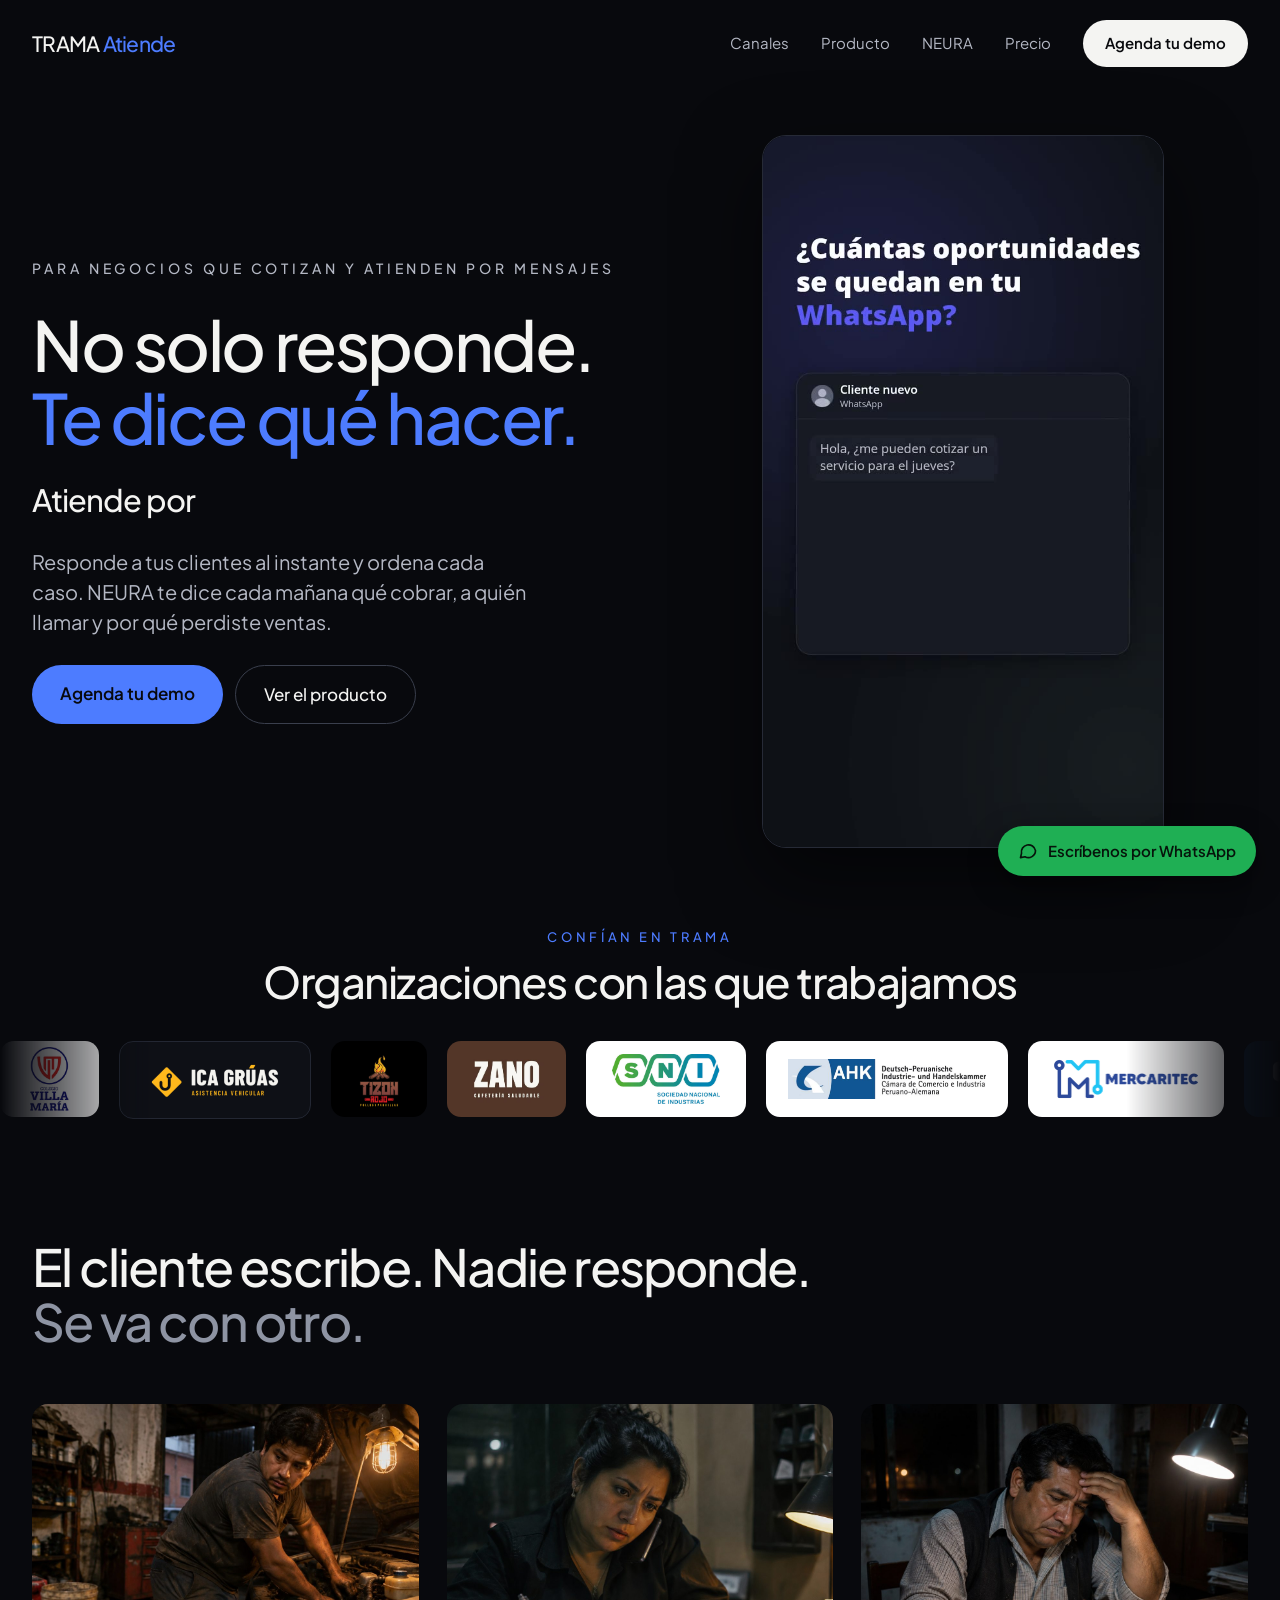
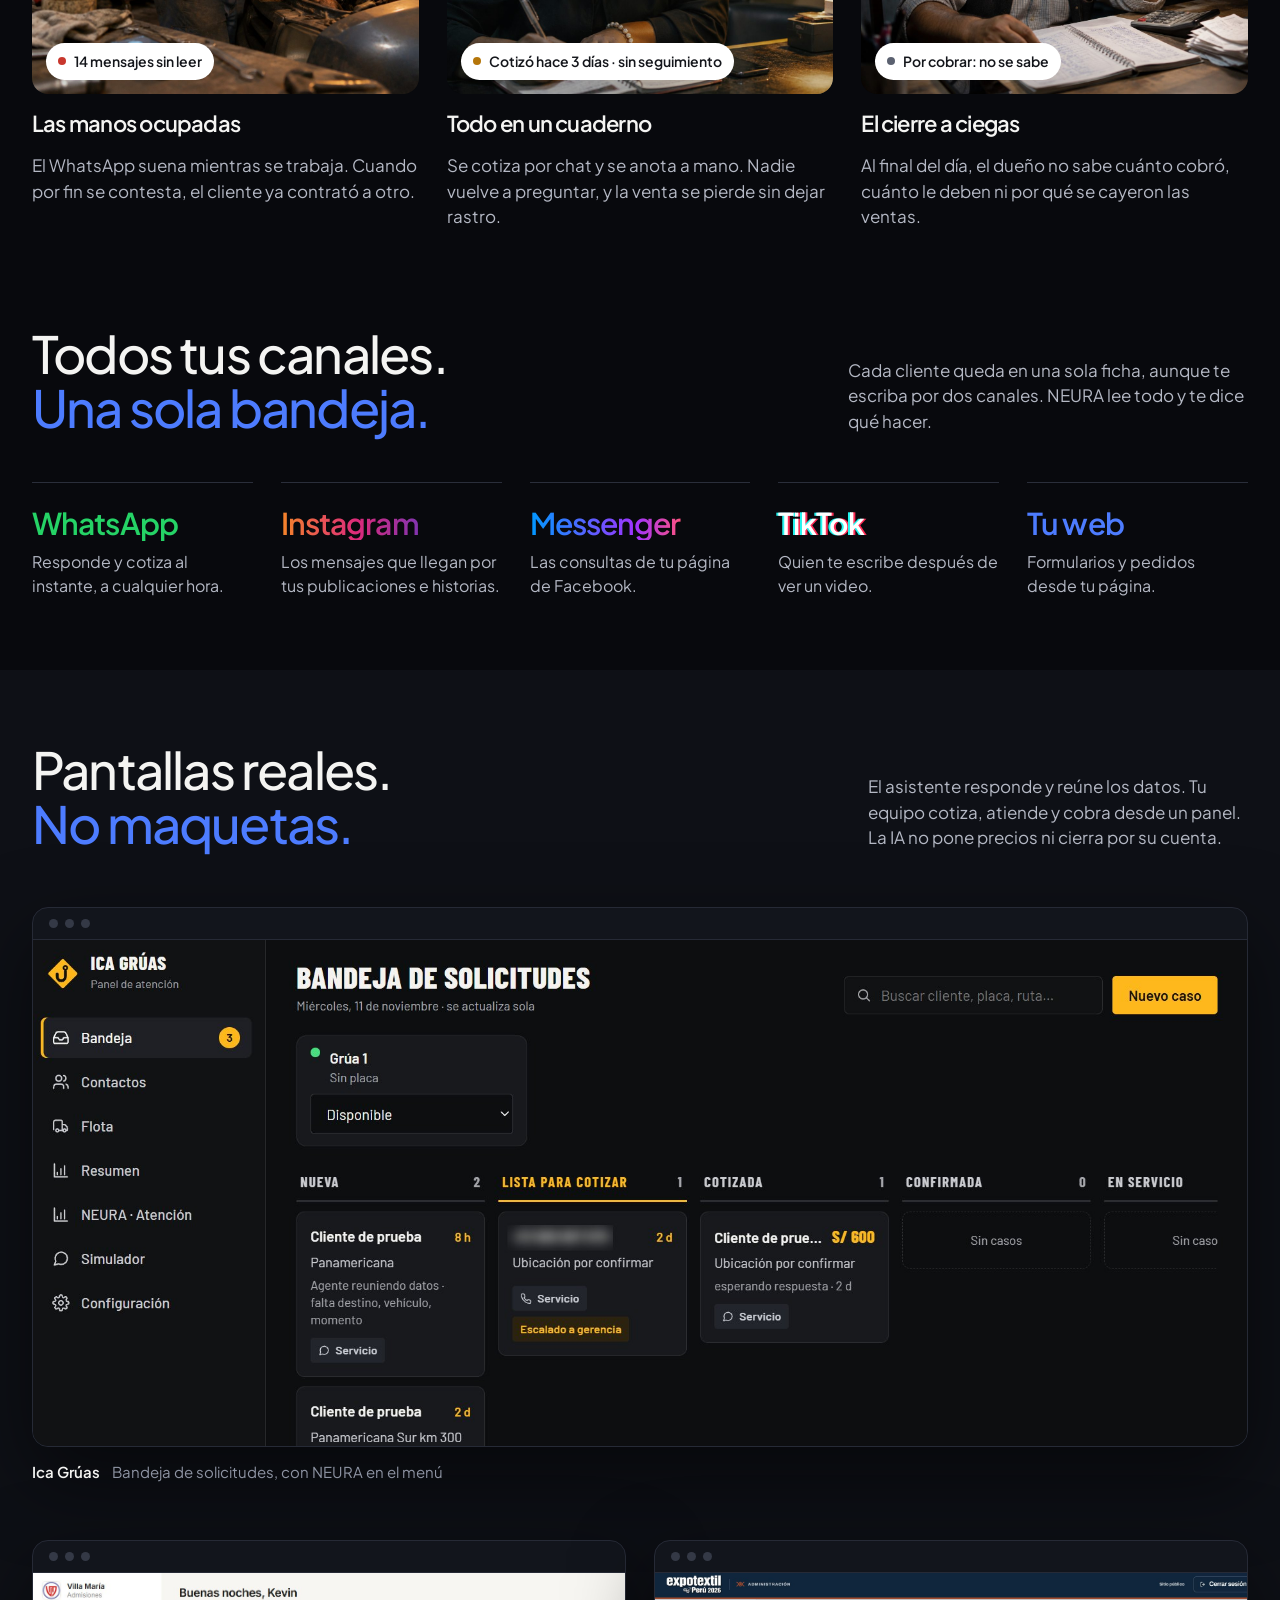
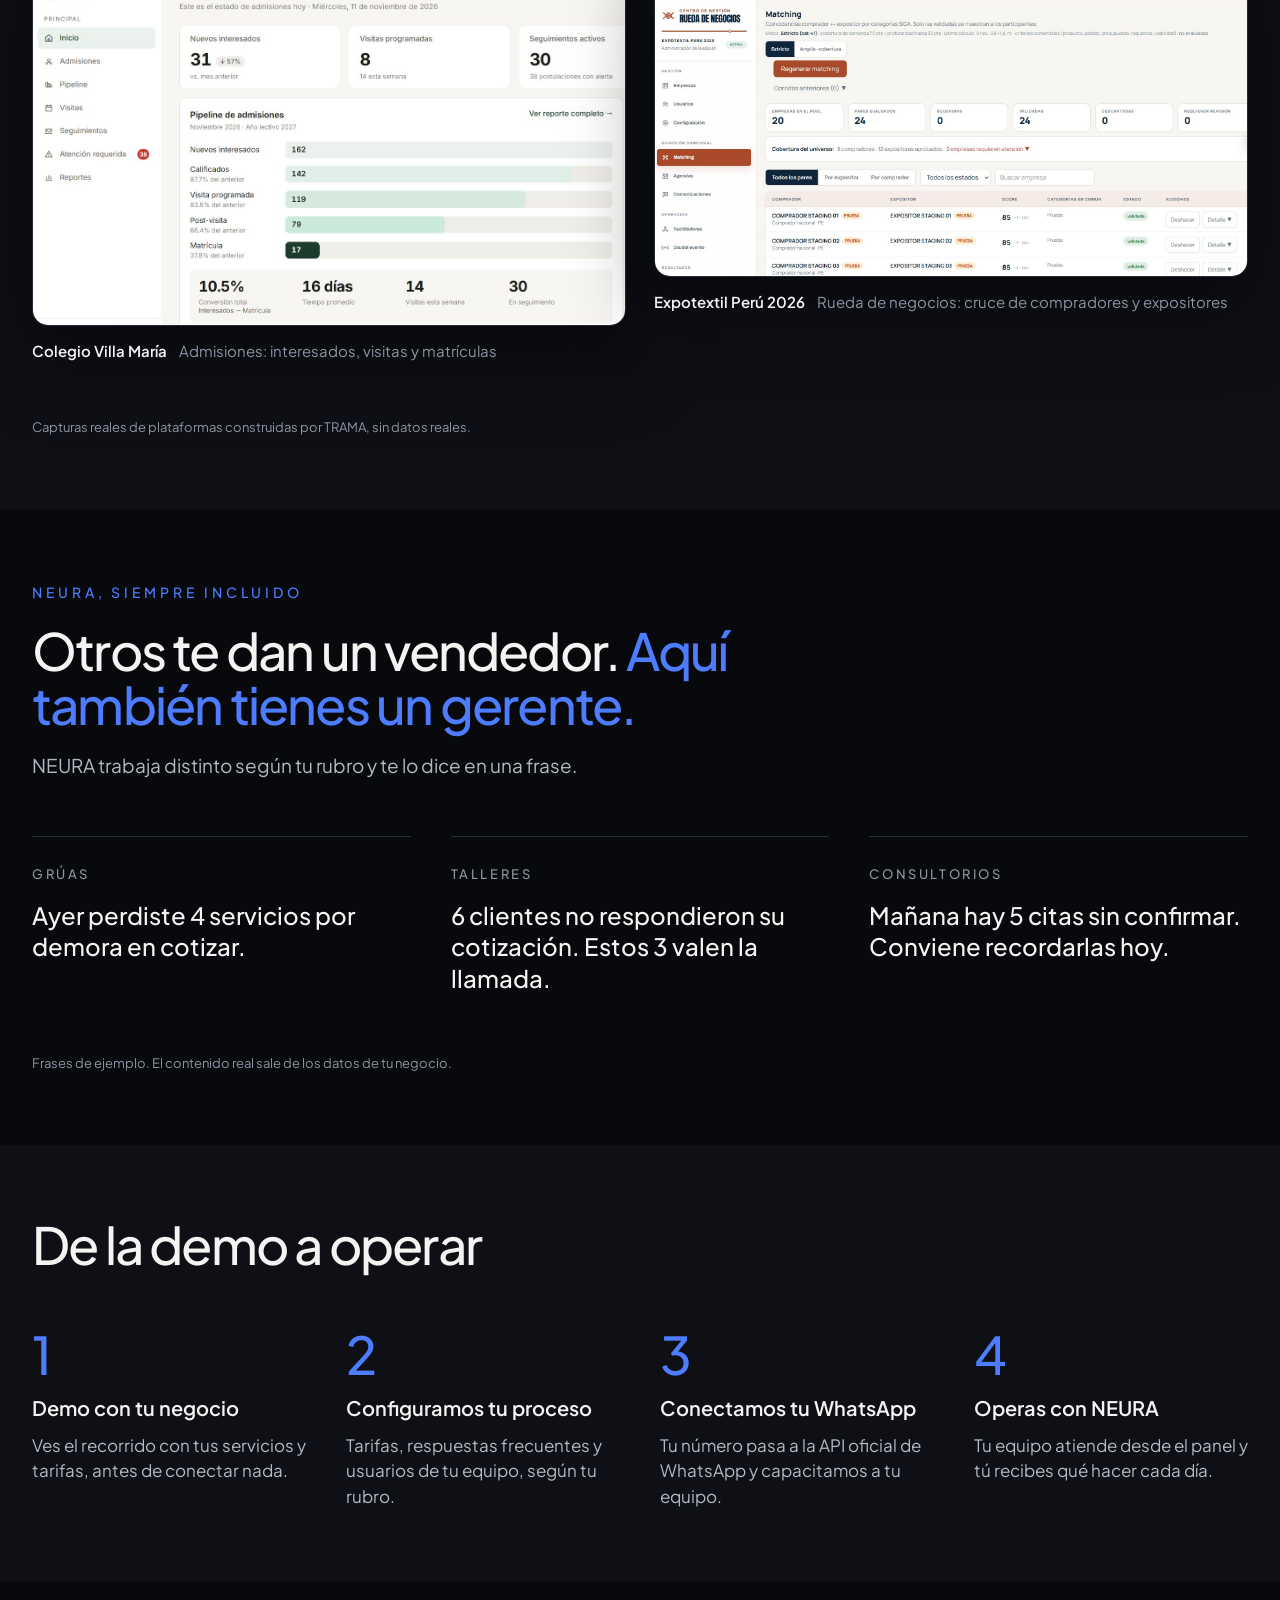
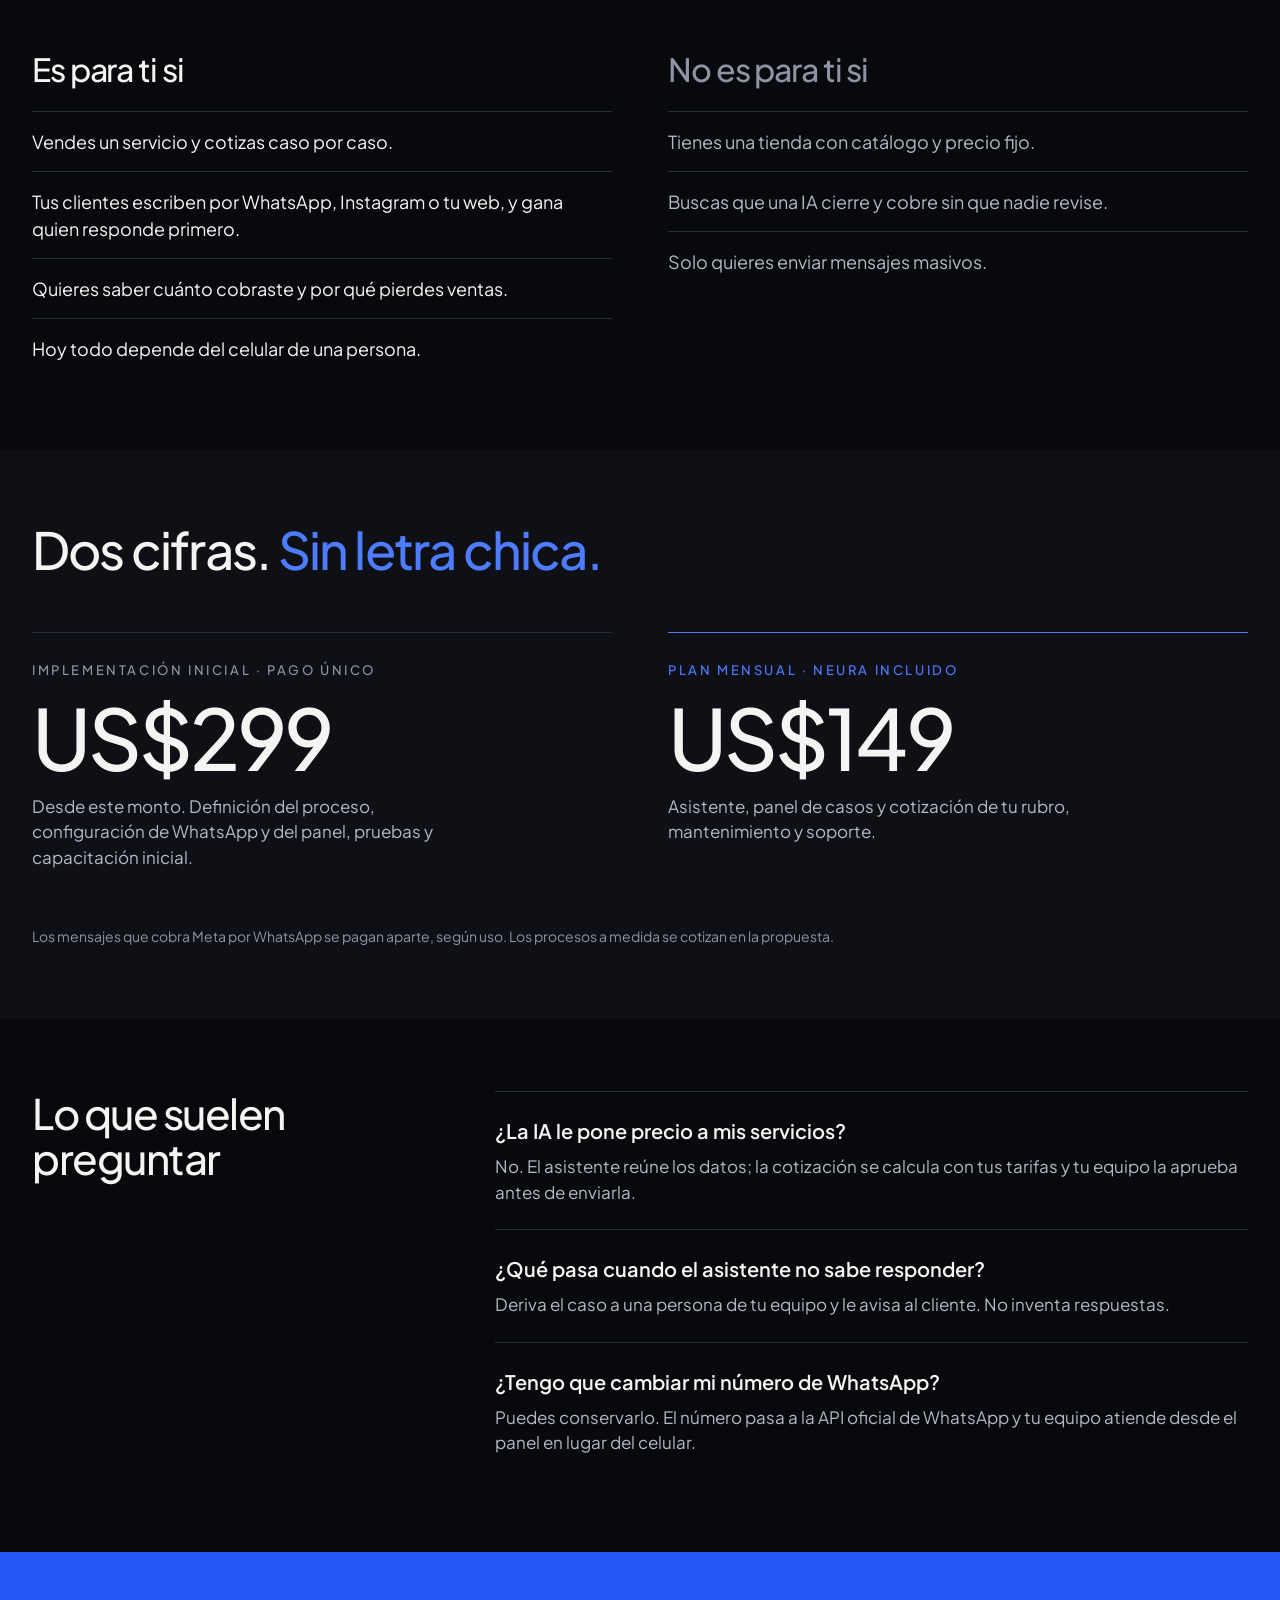
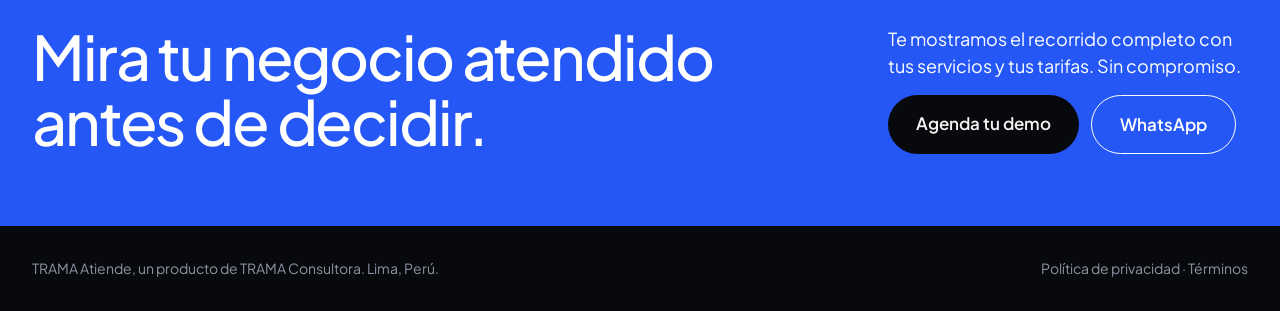
==== index.html @ fd4d819d "Reduce los espacios vacíos entre secciones Co-Authored-By: Claude Fable 5.2 <noreply@anthropic.com> " ====
<!doctype html>
<html lang="es">
<head>
<meta charset="utf-8">
<meta name="viewport" content="width=device-width, initial-scale=1">
<title>TRAMA Atiende · No solo responde. Te dice qué hacer.</title>
<meta name="description" content="TRAMA Atiende responde a tus clientes por WhatsApp, Instagram, Messenger, TikTok y tu web al instante y ordena cada caso. NEURA te dice qué cobrar, a quién llamar y por qué perdiste ventas.">
<meta property="og:title" content="TRAMA Atiende · No solo responde. Te dice qué hacer.">
<meta property="og:description" content="Todos tus canales en una sola bandeja, con NEURA incluido.">
<meta property="og:type" content="website">
<meta property="og:url" content="https://tramaconsultora.com/">
<meta property="og:image" content="https://tramaconsultora.com/assets/panel-ica-gruas.jpg">
<meta name="theme-color" content="#08090D">
<link rel="preconnect" href="https://fonts.googleapis.com">
<link rel="preconnect" href="https://fonts.gstatic.com" crossorigin>
<link rel="stylesheet" href="https://fonts.googleapis.com/css2?family=Plus+Jakarta+Sans:wght@400;500;600;700&amp;display=swap">
<style>
html{scroll-behavior:smooth}
body{margin:0;background:#08090D}
a{color:#4D7CFF}a:hover{color:#9DBBFF}
@keyframes rise{from{opacity:0;transform:translateY(28px)}to{opacity:1;transform:none}}
@keyframes slide{to{transform:translateX(-50%)}}
@keyframes float{from{transform:translateY(0)}to{transform:translateY(-8px)}}
@keyframes pulse{0%,100%{opacity:1}50%{opacity:.35}}
@supports (animation-timeline: view()){.rv{animation:rise linear both;animation-timeline:view();animation-range:entry 0% entry 40%}}
@media (prefers-reduced-motion: reduce){*{animation:none!important}}
img,video{max-width:100%}
@keyframes chan{0%{opacity:0;transform:translateY(45%)}3%{opacity:1;transform:none}17%{opacity:1;transform:none}20%{opacity:0;transform:translateY(-45%)}100%{opacity:0}}
.ch{display:inline-grid;vertical-align:bottom}
.ch>span{grid-area:1/1;opacity:0;white-space:nowrap;animation:chan 12.5s cubic-bezier(.2,.7,.2,1) infinite}
.ch>span:nth-child(2){animation-delay:2.5s}.ch>span:nth-child(3){animation-delay:5s}.ch>span:nth-child(4){animation-delay:7.5s}.ch>span:nth-child(5){animation-delay:10s}
.c-wa{color:#25D366}.c-web{color:#4D7CFF}
.c-ig{background:linear-gradient(90deg,#F58529,#DD2A7B 55%,#8134AF);-webkit-background-clip:text;background-clip:text;color:transparent}
.c-ms{background:linear-gradient(90deg,#0099FF,#A033FF 70%,#FF5280);-webkit-background-clip:text;background-clip:text;color:transparent}
.c-tt{color:#FFFFFF;text-shadow:-2px 0 #25F4EE,2px 0 #FE2C55}
.sr{position:absolute;width:1px;height:1px;overflow:hidden;clip:rect(0 0 0 0);white-space:nowrap}
@media (prefers-reduced-motion: reduce){.ch>span:first-child{opacity:1}}
@media (max-width:600px){.wa-t{display:none}}
</style>
</head>
<body>
<div style="background: #08090D; color: #F4F4F2; font-family: 'Plus Jakarta Sans', system-ui, sans-serif; font-size: 17px; line-height: 1.5">

<header>
<div style="max-width: 1240px; margin: 0 auto; padding: 20px 32px; display: flex; flex-wrap: wrap; align-items: center; justify-content: space-between; gap: 16px">
<span style="font-weight: 500; font-size: 21px; letter-spacing: -0.035em">TRAMA <span style="color: #4D7CFF">Atiende</span></span>
<nav aria-label="Principal" style="display: flex; flex-wrap: wrap; align-items: center; gap: 32px; font-size: 15px">
<a href="#canales" style="color: #B4B8C4; text-decoration: none; padding: 12px 0">Canales</a>
<a href="#producto" style="color: #B4B8C4; text-decoration: none; padding: 12px 0">Producto</a>
<a href="#neura" style="color: #B4B8C4; text-decoration: none; padding: 12px 0">NEURA</a>
<a href="#precio" style="color: #B4B8C4; text-decoration: none; padding: 12px 0">Precio</a>
<a href="#demo" style="background: #F4F4F2; color: #08090D; text-decoration: none; font-weight: 600; padding: 12px 22px; border-radius: 999px">Agenda tu demo</a>
</nav>
</div>
</header>

<section style="max-width: 1240px; margin: 0 auto; padding: 48px 32px 72px; display: flex; flex-wrap: wrap; align-items: center; gap: 56px">
<div style="flex: 1 1 460px; min-width: 0; display: flex; flex-direction: column; gap: 28px">
<div style="font-size: 14px; font-weight: 500; letter-spacing: 0.28em; text-transform: uppercase; color: #B4B8C4">Para negocios que cotizan y atienden por mensajes</div>
<h1 style="margin: 0; font-weight: 500; font-size: clamp(42px, 5.4vw, 80px); line-height: 1.06; letter-spacing: -0.035em"><span style="display: block; animation: rise 0.9s cubic-bezier(0.2,0.7,0.2,1) both">No solo responde.</span><span style="display: block; color: #4D7CFF; animation: rise 0.9s cubic-bezier(0.2,0.7,0.2,1) 0.18s both">Te dice qué hacer.</span></h1>
<p style="margin: 0; font-size: clamp(24px, 2.4vw, 34px); font-weight: 500; line-height: 1.2; letter-spacing: -0.03em; color: #F4F4F2; animation: rise 0.9s cubic-bezier(0.2,0.7,0.2,1) 0.28s both">Atiende por <span class="sr">WhatsApp, Instagram, Messenger, TikTok y tu web</span><span class="ch" aria-hidden="true"><span class="c-wa">WhatsApp</span><span class="c-ig">Instagram</span><span class="c-ms">Messenger</span><span class="c-tt">TikTok</span><span class="c-web">tu web</span></span></p>
<p style="margin: 0; font-size: 20px; line-height: 1.5; color: #B4B8C4; max-width: 500px; animation: rise 0.9s cubic-bezier(0.2,0.7,0.2,1) 0.36s both">Responde a tus clientes al instante y ordena cada caso. NEURA te dice cada mañana qué cobrar, a quién llamar y por qué perdiste ventas.</p>
<div style="display: flex; flex-wrap: wrap; gap: 12px; animation: rise 0.9s cubic-bezier(0.2,0.7,0.2,1) 0.5s both">
<a href="#demo" style="background: #4D7CFF; color: #08090D; text-decoration: none; font-weight: 600; padding: 16px 28px; border-radius: 999px">Agenda tu demo</a>
<a href="#producto" style="border: 1px solid #3A3F4D; color: #F4F4F2; text-decoration: none; font-weight: 500; padding: 16px 28px; border-radius: 999px">Ver el producto</a>
</div>
</div>

<div style="flex: 1 1 440px; min-width: 0; position: relative; animation: rise 1s cubic-bezier(0.2,0.7,0.2,1) 0.3s both">
<video src="assets/trama-atiende.mp4" autoplay loop muted playsinline preload="metadata" poster="assets/trama-atiende-poster.jpg" aria-label="Video de TRAMA Atiende: del mensaje de WhatsApp a la ficha, el seguimiento con NEURA y la inversión" style="display: block; width: 100%; max-width: 400px; margin: 0 auto; aspect-ratio: 9 / 16; object-fit: cover; border-radius: 24px; border: 1px solid #262A36; box-shadow: 0 30px 80px rgba(0,0,0,0.55)"></video>
</div>
</section>


<section style="padding: 8px 0 72px; display: flex; flex-direction: column; gap: 36px">
<div style="max-width: 1240px; margin: 0 auto; padding: 0 32px; display: flex; flex-direction: column; align-items: center; text-align: center; gap: 12px">
<div style="font-size: 13px; font-weight: 500; letter-spacing: 0.28em; text-transform: uppercase; color: #4D7CFF">Confían en TRAMA</div>
<h2 class="rv" style="margin: 0; font-weight: 500; font-size: clamp(30px, 3.4vw, 46px); line-height: 1.06; letter-spacing: -0.035em">Organizaciones con las que trabajamos</h2>
</div>
<div style="overflow: hidden; -webkit-mask-image: linear-gradient(90deg, transparent, #000 12%, #000 88%, transparent); mask-image: linear-gradient(90deg, transparent, #000 12%, #000 88%, transparent)">
<div style="display: flex; gap: 20px; width: max-content; padding-right: 20px; animation: slide 38s linear infinite">
<div style="display: flex; gap: 20px">
<span style="flex: 0 0 auto; height: 76px; padding: 0 30px; border-radius: 14px; background: #FFFFFF; display: flex; align-items: center"><img loading="lazy" decoding="async" src="assets/logo-villa-maria.png" alt="Colegio Villa María" style="height: 64px; width: auto; display: block"></span>
<span style="flex: 0 0 auto; height: 76px; padding: 0 30px; border: 1px solid #232733; border-radius: 14px; background: #0E1016; display: flex; align-items: center"><img loading="lazy" decoding="async" src="assets/logo-ica-gruas.png" alt="Ica Grúas" style="height: 44px; width: auto; display: block"></span>
<span style="flex: 0 0 auto; height: 76px; padding: 0 26px; border-radius: 14px; background: #000000; display: flex; align-items: center"><img loading="lazy" decoding="async" src="assets/logo-tizon-rojo.png" alt="Tizón Rojo" style="height: 60px; width: auto; display: block"></span>
<span style="flex: 0 0 auto; height: 76px; padding: 0 22px; border-radius: 14px; background: #533628; display: flex; align-items: center"><img loading="lazy" decoding="async" src="assets/logo-zano.png" alt="Cafetería Zano" style="height: 52px; width: auto; display: block"></span>
<span style="flex: 0 0 auto; height: 76px; padding: 0 26px; border-radius: 14px; background: #FFFFFF; display: flex; align-items: center"><img loading="lazy" decoding="async" src="assets/logo-sni.png" alt="SNI" style="height: 50px; width: auto; display: block"></span>
<span style="flex: 0 0 auto; height: 76px; padding: 0 22px; border-radius: 14px; background: #FFFFFF; display: flex; align-items: center"><img loading="lazy" decoding="async" src="assets/logo-ahk.png" alt="AHK Perú" style="height: 40px; width: auto; display: block"></span>
<span style="flex: 0 0 auto; height: 76px; padding: 0 26px; border-radius: 14px; background: #FFFFFF; display: flex; align-items: center"><img loading="lazy" decoding="async" src="assets/logo-mercaritec.png" alt="Mercaritec" style="height: 40px; width: auto; display: block"></span>
<span style="flex: 0 0 auto; height: 76px; padding: 0 28px; border-radius: 14px; background: #0F2238; display: flex; align-items: center"><img loading="lazy" decoding="async" src="assets/logo-expotextil.png" alt="Expotextil Perú 2026" style="height: 46px; width: auto; display: block"></span>
</div>
<div aria-hidden="true" style="display: flex; gap: 20px">
<span style="flex: 0 0 auto; height: 76px; padding: 0 30px; border-radius: 14px; background: #FFFFFF; display: flex; align-items: center"><img loading="lazy" decoding="async" src="assets/logo-villa-maria.png" alt="" style="height: 64px; width: auto; display: block"></span>
<span style="flex: 0 0 auto; height: 76px; padding: 0 30px; border: 1px solid #232733; border-radius: 14px; background: #0E1016; display: flex; align-items: center"><img loading="lazy" decoding="async" src="assets/logo-ica-gruas.png" alt="" style="height: 44px; width: auto; display: block"></span>
<span style="flex: 0 0 auto; height: 76px; padding: 0 26px; border-radius: 14px; background: #000000; display: flex; align-items: center"><img loading="lazy" decoding="async" src="assets/logo-tizon-rojo.png" alt="" style="height: 60px; width: auto; display: block"></span>
<span style="flex: 0 0 auto; height: 76px; padding: 0 22px; border-radius: 14px; background: #533628; display: flex; align-items: center"><img loading="lazy" decoding="async" src="assets/logo-zano.png" alt="" style="height: 52px; width: auto; display: block"></span>
<span style="flex: 0 0 auto; height: 76px; padding: 0 26px; border-radius: 14px; background: #FFFFFF; display: flex; align-items: center"><img loading="lazy" decoding="async" src="assets/logo-sni.png" alt="" style="height: 50px; width: auto; display: block"></span>
<span style="flex: 0 0 auto; height: 76px; padding: 0 22px; border-radius: 14px; background: #FFFFFF; display: flex; align-items: center"><img loading="lazy" decoding="async" src="assets/logo-ahk.png" alt="" style="height: 40px; width: auto; display: block"></span>
<span style="flex: 0 0 auto; height: 76px; padding: 0 26px; border-radius: 14px; background: #FFFFFF; display: flex; align-items: center"><img loading="lazy" decoding="async" src="assets/logo-mercaritec.png" alt="" style="height: 40px; width: auto; display: block"></span>
<span style="flex: 0 0 auto; height: 76px; padding: 0 28px; border-radius: 14px; background: #0F2238; display: flex; align-items: center"><img loading="lazy" decoding="async" src="assets/logo-expotextil.png" alt="" style="height: 46px; width: auto; display: block"></span>
</div>
</div>
</div>
</section>
<section style="max-width: 1240px; margin: 0 auto; padding: 48px 32px 72px; display: flex; flex-direction: column; gap: 56px">
<h2 class="rv" style="margin: 0; font-weight: 500; font-size: clamp(34px, 4vw, 58px); line-height: 1.06; max-width: 980px; letter-spacing: -0.035em">El cliente escribe. Nadie responde. <br><span style="color: #8E94A3">Se va con otro.</span></h2>
<div style="display: flex; flex-wrap: wrap; gap: 28px">

<div style="flex: 1 1 320px; min-width: 0; display: flex; flex-direction: column; gap: 18px">
<div style="position: relative">
<img loading="lazy" decoding="async" src="assets/mecanico.jpg" alt="Mecánico trabajando en un motor mientras su celular suena sobre la mesa de trabajo" style="display: block; width: 100%; aspect-ratio: 4 / 3; object-fit: cover; border-radius: 16px">
<span style="position: absolute; left: 14px; bottom: 14px; background: #FFFFFF; color: #14161B; font-size: 14px; font-weight: 600; padding: 8px 12px; border-radius: 999px; display: flex; align-items: center; gap: 8px"><span aria-hidden="true" style="width: 8px; height: 8px; border-radius: 50%; background: #C8372D"></span>14 mensajes sin leer</span>
</div>
<h3 style="margin: 0; font-weight: 600; font-size: 22px; line-height: 1.06; letter-spacing: -0.035em">Las manos ocupadas</h3>
<p style="margin: 0; color: #B4B8C4">El WhatsApp suena mientras se trabaja. Cuando por fin se contesta, el cliente ya contrató a otro.</p>
</div>

<div style="flex: 1 1 320px; min-width: 0; display: flex; flex-direction: column; gap: 18px">
<div style="position: relative">
<img loading="lazy" decoding="async" src="assets/recepcion.jpg" alt="Recepcionista atendiendo una llamada con el celular en el hombro mientras anota en un cuaderno" style="display: block; width: 100%; aspect-ratio: 4 / 3; object-fit: cover; border-radius: 16px">
<span style="position: absolute; left: 14px; bottom: 14px; background: #FFFFFF; color: #14161B; font-size: 14px; font-weight: 600; padding: 8px 12px; border-radius: 999px; display: flex; align-items: center; gap: 8px"><span aria-hidden="true" style="width: 8px; height: 8px; border-radius: 50%; background: #B5760A"></span>Cotizó hace 3 días · sin seguimiento</span>
</div>
<h3 style="margin: 0; font-weight: 600; font-size: 22px; line-height: 1.06; letter-spacing: -0.035em">Todo en un cuaderno</h3>
<p style="margin: 0; color: #B4B8C4">Se cotiza por chat y se anota a mano. Nadie vuelve a preguntar, y la venta se pierde sin dejar rastro.</p>
</div>

<div style="flex: 1 1 320px; min-width: 0; display: flex; flex-direction: column; gap: 18px">
<div style="position: relative">
<img loading="lazy" decoding="async" src="assets/dueno.jpg" alt="Dueño de negocio de noche revisando un cuaderno de cuentas con una calculadora" style="display: block; width: 100%; aspect-ratio: 4 / 3; object-fit: cover; border-radius: 16px">
<span style="position: absolute; left: 14px; bottom: 14px; background: #FFFFFF; color: #14161B; font-size: 14px; font-weight: 600; padding: 8px 12px; border-radius: 999px; display: flex; align-items: center; gap: 8px"><span aria-hidden="true" style="width: 8px; height: 8px; border-radius: 50%; background: #5B6170"></span>Por cobrar: no se sabe</span>
</div>
<h3 style="margin: 0; font-weight: 600; font-size: 22px; line-height: 1.06; letter-spacing: -0.035em">El cierre a ciegas</h3>
<p style="margin: 0; color: #B4B8C4">Al final del día, el dueño no sabe cuánto cobró, cuánto le deben ni por qué se cayeron las ventas.</p>
</div>

</div>
</section>

<section id="canales" style="max-width: 1240px; margin: 0 auto; padding: 24px 32px 72px; display: flex; flex-direction: column; gap: 48px">
<div style="display: flex; flex-wrap: wrap; align-items: flex-end; justify-content: space-between; gap: 24px">
<h2 class="rv" style="margin: 0; font-weight: 500; font-size: clamp(34px, 4vw, 58px); line-height: 1.06; letter-spacing: -0.035em; max-width: 720px">Todos tus canales. <br><span style="color: #4D7CFF">Una sola bandeja.</span></h2>
<p style="margin: 0; max-width: 400px; color: #B4B8C4">Cada cliente queda en una sola ficha, aunque te escriba por dos canales. NEURA lee todo y te dice qué hacer.</p>
</div>
<div style="display: flex; flex-wrap: wrap; gap: 28px">
<div style="flex: 1 1 200px; min-width: 0; border-top: 1px solid #2A2E3A; padding-top: 24px; display: flex; flex-direction: column; gap: 10px">
<span class="c-wa" style="font-size: 30px; font-weight: 600; letter-spacing: -0.03em; line-height: 1.1; align-self: flex-start">WhatsApp</span>
<p style="margin: 0; color: #B4B8C4; font-size: 16px">Responde y cotiza al instante, a cualquier hora.</p>
</div>
<div style="flex: 1 1 200px; min-width: 0; border-top: 1px solid #2A2E3A; padding-top: 24px; display: flex; flex-direction: column; gap: 10px">
<span class="c-ig" style="font-size: 30px; font-weight: 600; letter-spacing: -0.03em; line-height: 1.1; align-self: flex-start">Instagram</span>
<p style="margin: 0; color: #B4B8C4; font-size: 16px">Los mensajes que llegan por tus publicaciones e historias.</p>
</div>
<div style="flex: 1 1 200px; min-width: 0; border-top: 1px solid #2A2E3A; padding-top: 24px; display: flex; flex-direction: column; gap: 10px">
<span class="c-ms" style="font-size: 30px; font-weight: 600; letter-spacing: -0.03em; line-height: 1.1; align-self: flex-start">Messenger</span>
<p style="margin: 0; color: #B4B8C4; font-size: 16px">Las consultas de tu página de Facebook.</p>
</div>
<div style="flex: 1 1 200px; min-width: 0; border-top: 1px solid #2A2E3A; padding-top: 24px; display: flex; flex-direction: column; gap: 10px">
<span class="c-tt" style="font-size: 30px; font-weight: 600; letter-spacing: -0.03em; line-height: 1.1; align-self: flex-start">TikTok</span>
<p style="margin: 0; color: #B4B8C4; font-size: 16px">Quien te escribe después de ver un video.</p>
</div>
<div style="flex: 1 1 200px; min-width: 0; border-top: 1px solid #2A2E3A; padding-top: 24px; display: flex; flex-direction: column; gap: 10px">
<span class="c-web" style="font-size: 30px; font-weight: 600; letter-spacing: -0.03em; line-height: 1.1; align-self: flex-start">Tu web</span>
<p style="margin: 0; color: #B4B8C4; font-size: 16px">Formularios y pedidos desde tu página.</p>
</div>
</div>
</section>

<section id="producto" style="background: #0E1016">
<div style="max-width: 1240px; margin: 0 auto; padding: 72px 32px; display: flex; flex-direction: column; gap: 56px">
<div style="display: flex; flex-wrap: wrap; align-items: flex-end; justify-content: space-between; gap: 24px">
<h2 class="rv" style="margin: 0; font-weight: 500; font-size: clamp(34px, 4vw, 58px); line-height: 1.06; max-width: 720px; letter-spacing: -0.035em">Pantallas reales. <br><span style="color: rgb(77, 124, 255)">No maquetas.</span></h2>
<p style="margin: 0; max-width: 380px; color: #B4B8C4">El asistente responde y reúne los datos. Tu equipo cotiza, atiende y cobra desde un panel. La IA no pone precios ni cierra por su cuenta.</p>
</div>

<figure style="margin: 0; display: flex; flex-direction: column; gap: 14px; min-width: 0">
<div style="border: 1px solid #262A36; border-radius: 16px; overflow: hidden; background: #12151C; box-shadow: 0 30px 80px rgba(0,0,0,0.5)">
<div style="display: flex; align-items: center; gap: 7px; padding: 11px 16px; border-bottom: 1px solid #262A36">
<span aria-hidden="true" style="width: 9px; height: 9px; border-radius: 50%; background: #343946"></span>
<span aria-hidden="true" style="width: 9px; height: 9px; border-radius: 50%; background: #343946"></span>
<span aria-hidden="true" style="width: 9px; height: 9px; border-radius: 50%; background: #343946"></span>
</div>
<img loading="lazy" decoding="async" src="assets/panel-ica-gruas.jpg" alt="Panel de atención de Ica Grúas con la bandeja de solicitudes por estado" style="display: block; width: 100%; height: auto">
</div>
<figcaption style="display: flex; flex-wrap: wrap; gap: 4px 12px; font-size: 15px"><span style="font-weight: 600">Ica Grúas</span><span style="color: #8E94A3">Bandeja de solicitudes, con NEURA en el menú</span></figcaption>
</figure>
<div style="display: flex; flex-wrap: wrap; gap: 28px">
<div style="flex: 1 1 420px; min-width: 0"><figure style="margin: 0; display: flex; flex-direction: column; gap: 14px; min-width: 0">
<div style="border: 1px solid #262A36; border-radius: 16px; overflow: hidden; background: #12151C; box-shadow: 0 30px 80px rgba(0,0,0,0.5)">
<div style="display: flex; align-items: center; gap: 7px; padding: 11px 16px; border-bottom: 1px solid #262A36">
<span aria-hidden="true" style="width: 9px; height: 9px; border-radius: 50%; background: #343946"></span>
<span aria-hidden="true" style="width: 9px; height: 9px; border-radius: 50%; background: #343946"></span>
<span aria-hidden="true" style="width: 9px; height: 9px; border-radius: 50%; background: #343946"></span>
</div>
<img loading="lazy" decoding="async" src="assets/panel-villa-maria.jpg" alt="Panel de admisiones del Colegio Villa María con indicadores y embudo" style="display: block; width: 100%; height: auto">
</div>
<figcaption style="display: flex; flex-wrap: wrap; gap: 4px 12px; font-size: 15px"><span style="font-weight: 600">Colegio Villa María</span><span style="color: #8E94A3">Admisiones: interesados, visitas y matrículas</span></figcaption>
</figure></div>
<div style="flex: 1 1 420px; min-width: 0"><figure style="margin: 0; display: flex; flex-direction: column; gap: 14px; min-width: 0">
<div style="border: 1px solid #262A36; border-radius: 16px; overflow: hidden; background: #12151C; box-shadow: 0 30px 80px rgba(0,0,0,0.5)">
<div style="display: flex; align-items: center; gap: 7px; padding: 11px 16px; border-bottom: 1px solid #262A36">
<span aria-hidden="true" style="width: 9px; height: 9px; border-radius: 50%; background: #343946"></span>
<span aria-hidden="true" style="width: 9px; height: 9px; border-radius: 50%; background: #343946"></span>
<span aria-hidden="true" style="width: 9px; height: 9px; border-radius: 50%; background: #343946"></span>
</div>
<img loading="lazy" decoding="async" src="assets/panel-expotextil.jpg" alt="Panel de la rueda de negocios de Expotextil Perú 2026" style="display: block; width: 100%; height: auto">
</div>
<figcaption style="display: flex; flex-wrap: wrap; gap: 4px 12px; font-size: 15px"><span style="font-weight: 600">Expotextil Perú 2026</span><span style="color: #8E94A3">Rueda de negocios: cruce de compradores y expositores</span></figcaption>
</figure></div>
</div>
<div style="font-size: 13px; color: #8E94A3">Capturas reales de plataformas construidas por TRAMA, sin datos reales.</div>
</div>
</section>

<section id="neura" style="max-width: 1240px; margin: 0 auto; padding: 72px 32px; display: flex; flex-direction: column; gap: 56px">
<div style="display: flex; flex-direction: column; gap: 20px; max-width: 860px">
<div style="font-size: 14px; font-weight: 500; letter-spacing: 0.28em; text-transform: uppercase; color: #4D7CFF">NEURA, siempre incluido</div>
<h2 class="rv" style="margin: 0; font-weight: 500; font-size: clamp(34px, 4vw, 58px); line-height: 1.06; letter-spacing: -0.035em">Otros te dan un vendedor. <span style="color: #4D7CFF">Aquí también tienes un gerente.</span></h2>
<p style="margin: 0; font-size: 19px; color: #B4B8C4; max-width: 620px">NEURA trabaja distinto según tu rubro y te lo dice en una frase.</p>
</div>
<div style="display: flex; flex-wrap: wrap; gap: 0 40px">
<div style="flex: 1 1 300px; border-top: 1px solid #2A2E3A; padding: 28px 0 36px; display: flex; flex-direction: column; gap: 16px">
<span style="font-size: 13px; font-weight: 500; letter-spacing: 0.2em; text-transform: uppercase; color: #8E94A3">Grúas</span>
<p style="margin: 0; font-size: 24px; line-height: 1.3; font-weight: 500">Ayer perdiste 4 servicios por demora en cotizar.</p>
</div>
<div style="flex: 1 1 300px; border-top: 1px solid #2A2E3A; padding: 28px 0 36px; display: flex; flex-direction: column; gap: 16px">
<span style="font-size: 13px; font-weight: 500; letter-spacing: 0.2em; text-transform: uppercase; color: #8E94A3">Talleres</span>
<p style="margin: 0; font-size: 24px; line-height: 1.3; font-weight: 500">6 clientes no respondieron su cotización. Estos 3 valen la llamada.</p>
</div>
<div style="flex: 1 1 300px; border-top: 1px solid #2A2E3A; padding: 28px 0 36px; display: flex; flex-direction: column; gap: 16px">
<span style="font-size: 13px; font-weight: 500; letter-spacing: 0.2em; text-transform: uppercase; color: #8E94A3">Consultorios</span>
<p style="margin: 0; font-size: 24px; line-height: 1.3; font-weight: 500">Mañana hay 5 citas sin confirmar. Conviene recordarlas hoy.</p>
</div>
</div>
<div style="font-size: 13px; color: #8E94A3; margin-top: -32px">Frases de ejemplo. El contenido real sale de los datos de tu negocio.</div>
</section>

<section style="background: #0E1016">
<div style="max-width: 1240px; margin: 0 auto; padding: 72px 32px; display: flex; flex-direction: column; gap: 56px">
<h2 class="rv" style="margin: 0; font-weight: 500; font-size: clamp(34px, 4vw, 58px); line-height: 1.06; letter-spacing: -0.035em">De la demo a operar</h2>
<div style="display: flex; flex-wrap: wrap; gap: 40px">
<div style="flex: 1 1 220px; display: flex; flex-direction: column; gap: 10px">
<span style="font-weight: 500; font-size: 52px; line-height: 1.06; color: #4D7CFF; letter-spacing: -0.035em">1</span>
<h3 style="margin: 0; font-size: 20px; font-weight: 600">Demo con tu negocio</h3>
<p style="margin: 0; color: #B4B8C4">Ves el recorrido con tus servicios y tarifas, antes de conectar nada.</p>
</div>
<div style="flex: 1 1 220px; display: flex; flex-direction: column; gap: 10px">
<span style="font-weight: 500; font-size: 52px; line-height: 1.06; color: #4D7CFF; letter-spacing: -0.035em">2</span>
<h3 style="margin: 0; font-size: 20px; font-weight: 600">Configuramos tu proceso</h3>
<p style="margin: 0; color: #B4B8C4">Tarifas, respuestas frecuentes y usuarios de tu equipo, según tu rubro.</p>
</div>
<div style="flex: 1 1 220px; display: flex; flex-direction: column; gap: 10px">
<span style="font-weight: 500; font-size: 52px; line-height: 1.06; color: #4D7CFF; letter-spacing: -0.035em">3</span>
<h3 style="margin: 0; font-size: 20px; font-weight: 600">Conectamos tu WhatsApp</h3>
<p style="margin: 0; color: #B4B8C4">Tu número pasa a la API oficial de WhatsApp y capacitamos a tu equipo.</p>
</div>
<div style="flex: 1 1 220px; display: flex; flex-direction: column; gap: 10px">
<span style="font-weight: 500; font-size: 52px; line-height: 1.06; color: #4D7CFF; letter-spacing: -0.035em">4</span>
<h3 style="margin: 0; font-size: 20px; font-weight: 600">Operas con NEURA</h3>
<p style="margin: 0; color: #B4B8C4">Tu equipo atiende desde el panel y tú recibes qué hacer cada día.</p>
</div>
</div>
</div>
</section>

<section style="max-width: 1240px; margin: 0 auto; padding: 72px 32px; display: flex; flex-wrap: wrap; gap: 56px">
<div style="flex: 1 1 380px; display: flex; flex-direction: column; gap: 24px">
<h3 style="margin: 0; font-weight: 500; font-size: 32px; line-height: 1.06; letter-spacing: -0.035em">Es para ti si</h3>
<ul style="margin: 0; padding: 0; list-style: none; display: flex; flex-direction: column; font-size: 18px">
<li style="border-top: 1px solid #2A2E3A; padding: 16px 0">Vendes un servicio y cotizas caso por caso.</li>
<li style="border-top: 1px solid #2A2E3A; padding: 16px 0">Tus clientes escriben por WhatsApp, Instagram o tu web, y gana quien responde primero.</li>
<li style="border-top: 1px solid #2A2E3A; padding: 16px 0">Quieres saber cuánto cobraste y por qué pierdes ventas.</li>
<li style="border-top: 1px solid #2A2E3A; padding: 16px 0">Hoy todo depende del celular de una persona.</li>
</ul>
</div>
<div style="flex: 1 1 380px; display: flex; flex-direction: column; gap: 24px">
<h3 style="margin: 0; font-weight: 500; font-size: 32px; line-height: 1.06; color: #8E94A3; letter-spacing: -0.035em">No es para ti si</h3>
<ul style="margin: 0; padding: 0; list-style: none; display: flex; flex-direction: column; font-size: 18px; color: #B4B8C4">
<li style="border-top: 1px solid #2A2E3A; padding: 16px 0">Tienes una tienda con catálogo y precio fijo.</li>
<li style="border-top: 1px solid #2A2E3A; padding: 16px 0">Buscas que una IA cierre y cobre sin que nadie revise.</li>
<li style="border-top: 1px solid #2A2E3A; padding: 16px 0">Solo quieres enviar mensajes masivos.</li>
</ul>
</div>
</section>

<section id="precio" style="background: #0E1016">
<div style="max-width: 1240px; margin: 0 auto; padding: 72px 32px; display: flex; flex-direction: column; gap: 56px">
<h2 class="rv" style="margin: 0; font-weight: 500; font-size: clamp(34px, 4vw, 58px); line-height: 1.06; letter-spacing: -0.035em">Dos cifras. <span style="color: #4D7CFF">Sin letra chica.</span></h2>
<div style="display: flex; flex-wrap: wrap; gap: 56px">
<div style="flex: 1 1 380px; border-top: 1px solid #2A2E3A; padding-top: 28px; display: flex; flex-direction: column; gap: 12px">
<span style="font-size: 13px; font-weight: 500; letter-spacing: 0.2em; text-transform: uppercase; color: #8E94A3">Implementación inicial · pago único</span>
<span style="font-weight: 500; font-size: 84px; line-height: 1.06; letter-spacing: -0.035em">US$299</span>
<p style="margin: 0; color: #B4B8C4; max-width: 420px">Desde este monto. Definición del proceso, configuración de WhatsApp y del panel, pruebas y capacitación inicial.</p>
</div>
<div style="flex: 1 1 380px; border-top: 1px solid #4D7CFF; padding-top: 28px; display: flex; flex-direction: column; gap: 12px">
<span style="font-size: 13px; font-weight: 500; letter-spacing: 0.2em; text-transform: uppercase; color: #4D7CFF">Plan mensual · NEURA incluido</span>
<span style="font-weight: 500; font-size: 84px; line-height: 1.06; letter-spacing: -0.035em">US$149</span>
<p style="margin: 0; color: #B4B8C4; max-width: 420px">Asistente, panel de casos y cotización de tu rubro, mantenimiento y soporte.&nbsp;</p>
</div>
</div>
<div style="font-size: 14px; color: #8E94A3">Los mensajes que cobra Meta por WhatsApp se pagan aparte, según uso. Los procesos a medida se cotizan en la propuesta.</div>
</div>
</section>

<section style="max-width: 1240px; margin: 0 auto; padding: 72px 32px; display: flex; flex-wrap: wrap; gap: 56px">
<h2 class="rv" style="flex: 1 1 300px; margin: 0; font-weight: 500; font-size: 42px; line-height: 1.06; letter-spacing: -0.035em">Lo que suelen preguntar</h2>
<div style="flex: 2 1 540px; min-width: 0; display: flex; flex-direction: column">
<div style="border-top: 1px solid #2A2E3A; padding: 24px 0; display: flex; flex-direction: column; gap: 8px">
<h3 style="margin: 0; font-size: 20px; font-weight: 600">¿La IA le pone precio a mis servicios?</h3>
<p style="margin: 0; color: #B4B8C4">No. El asistente reúne los datos; la cotización se calcula con tus tarifas y tu equipo la aprueba antes de enviarla.</p>
</div>
<div style="border-top: 1px solid #2A2E3A; padding: 24px 0; display: flex; flex-direction: column; gap: 8px">
<h3 style="margin: 0; font-size: 20px; font-weight: 600">¿Qué pasa cuando el asistente no sabe responder?</h3>
<p style="margin: 0; color: #B4B8C4">Deriva el caso a una persona de tu equipo y le avisa al cliente. No inventa respuestas.</p>
</div>
<div style="border-top: 1px solid #2A2E3A; padding: 24px 0; display: flex; flex-direction: column; gap: 8px">
<h3 style="margin: 0; font-size: 20px; font-weight: 600">¿Tengo que cambiar mi número de WhatsApp?</h3>
<p style="margin: 0; color: #B4B8C4">Puedes conservarlo. El número pasa a la API oficial de WhatsApp y tu equipo atiende desde el panel en lugar del celular.</p>
</div>
</div>
</section>

<section id="demo" style="background: #2457F5; color: #FFFFFF">
<div style="max-width: 1240px; margin: 0 auto; padding: 72px 32px; display: flex; flex-wrap: wrap; align-items: flex-end; justify-content: space-between; gap: 40px">
<h2 class="rv" style="margin: 0; font-weight: 500; font-size: clamp(38px, 4.8vw, 68px); line-height: 1.06; max-width: 760px; letter-spacing: -0.035em">Mira tu negocio atendido antes de decidir.</h2>
<div style="display: flex; flex-direction: column; gap: 16px; max-width: 360px">
<p style="margin: 0; font-size: 18px">Te mostramos el recorrido completo con tus servicios y tus tarifas. Sin compromiso.</p>
<div style="display: flex; flex-wrap: wrap; gap: 12px">
<a href="https://wa.me/51933448692?text=Hola%2C%20quiero%20agendar%20una%20demo%20de%20TRAMA%20Atiende" style="background: #08090D; color: #F4F4F2; text-decoration: none; font-weight: 600; padding: 16px 28px; border-radius: 999px">Agenda tu demo</a>
<a href="https://wa.me/51933448692" style="border: 1px solid #FFFFFF; color: #FFFFFF; text-decoration: none; font-weight: 600; padding: 16px 28px; border-radius: 999px">WhatsApp</a>
</div>
</div>
</div>
</section>

<a href="https://wa.me/51933448692" aria-label="Escríbenos por WhatsApp al +51 933 448 692" style="position: fixed; right: 24px; bottom: 24px; z-index: 50; display: flex; align-items: center; gap: 10px; background: #1FAF54; color: #06140B; text-decoration: none; font-weight: 600; font-size: 15px; padding: 14px 20px; border-radius: 999px; box-shadow: 0 10px 30px rgba(0,0,0,0.45)"><svg aria-hidden="true" width="20" height="20" viewBox="0 0 24 24" fill="none" stroke="currentColor" stroke-width="2" stroke-linecap="round" stroke-linejoin="round"><path d="M21 11.5a8.5 8.5 0 0 1-12.6 7.4L3 20l1.2-5.1A8.5 8.5 0 1 1 21 11.5z"></path></svg><span class="wa-t">Escríbenos por WhatsApp</span></a>

<footer>
<div style="max-width: 1240px; margin: 0 auto; padding: 32px; display: flex; flex-wrap: wrap; justify-content: space-between; gap: 16px; font-size: 14px; color: #8E94A3">
<span>TRAMA Atiende, un producto de TRAMA Consultora. Lima, Perú.</span>
<span>Política de privacidad · Términos</span>
</div>
</footer>

</div>
</body>
</html>
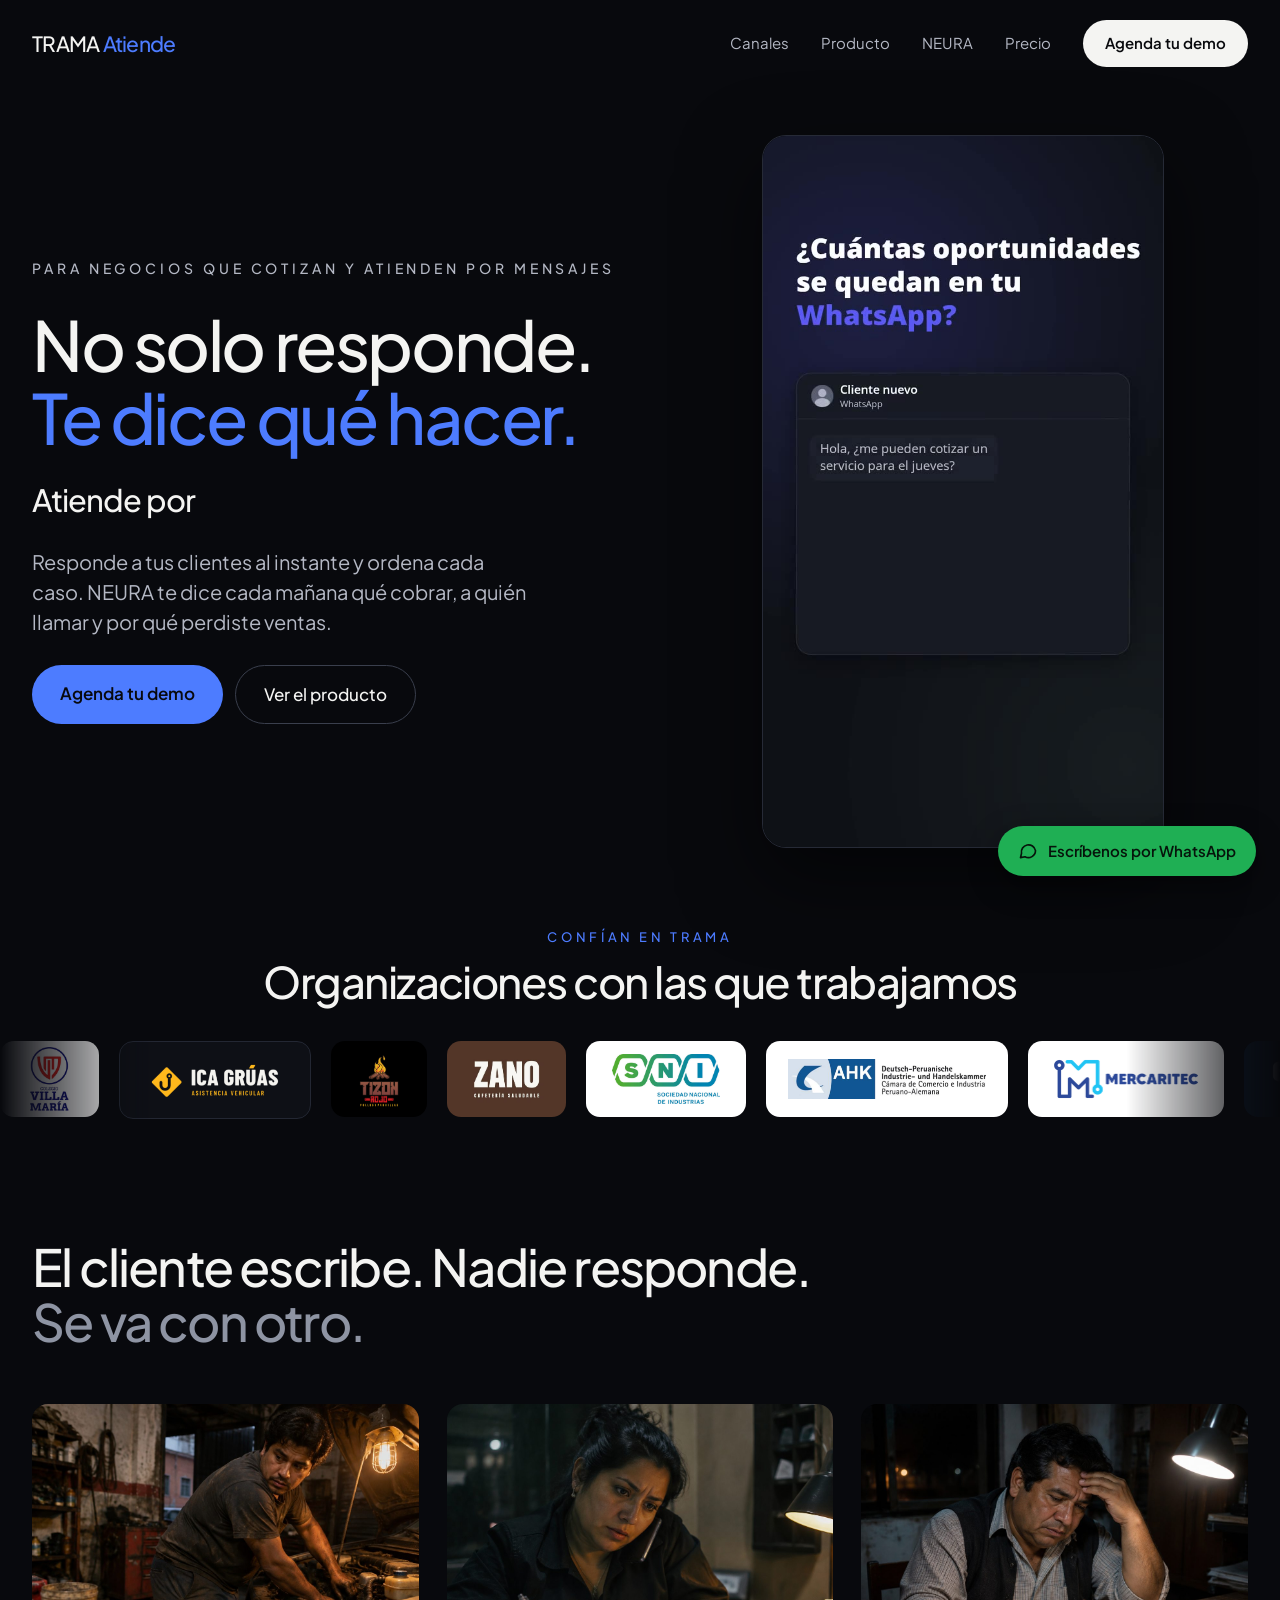
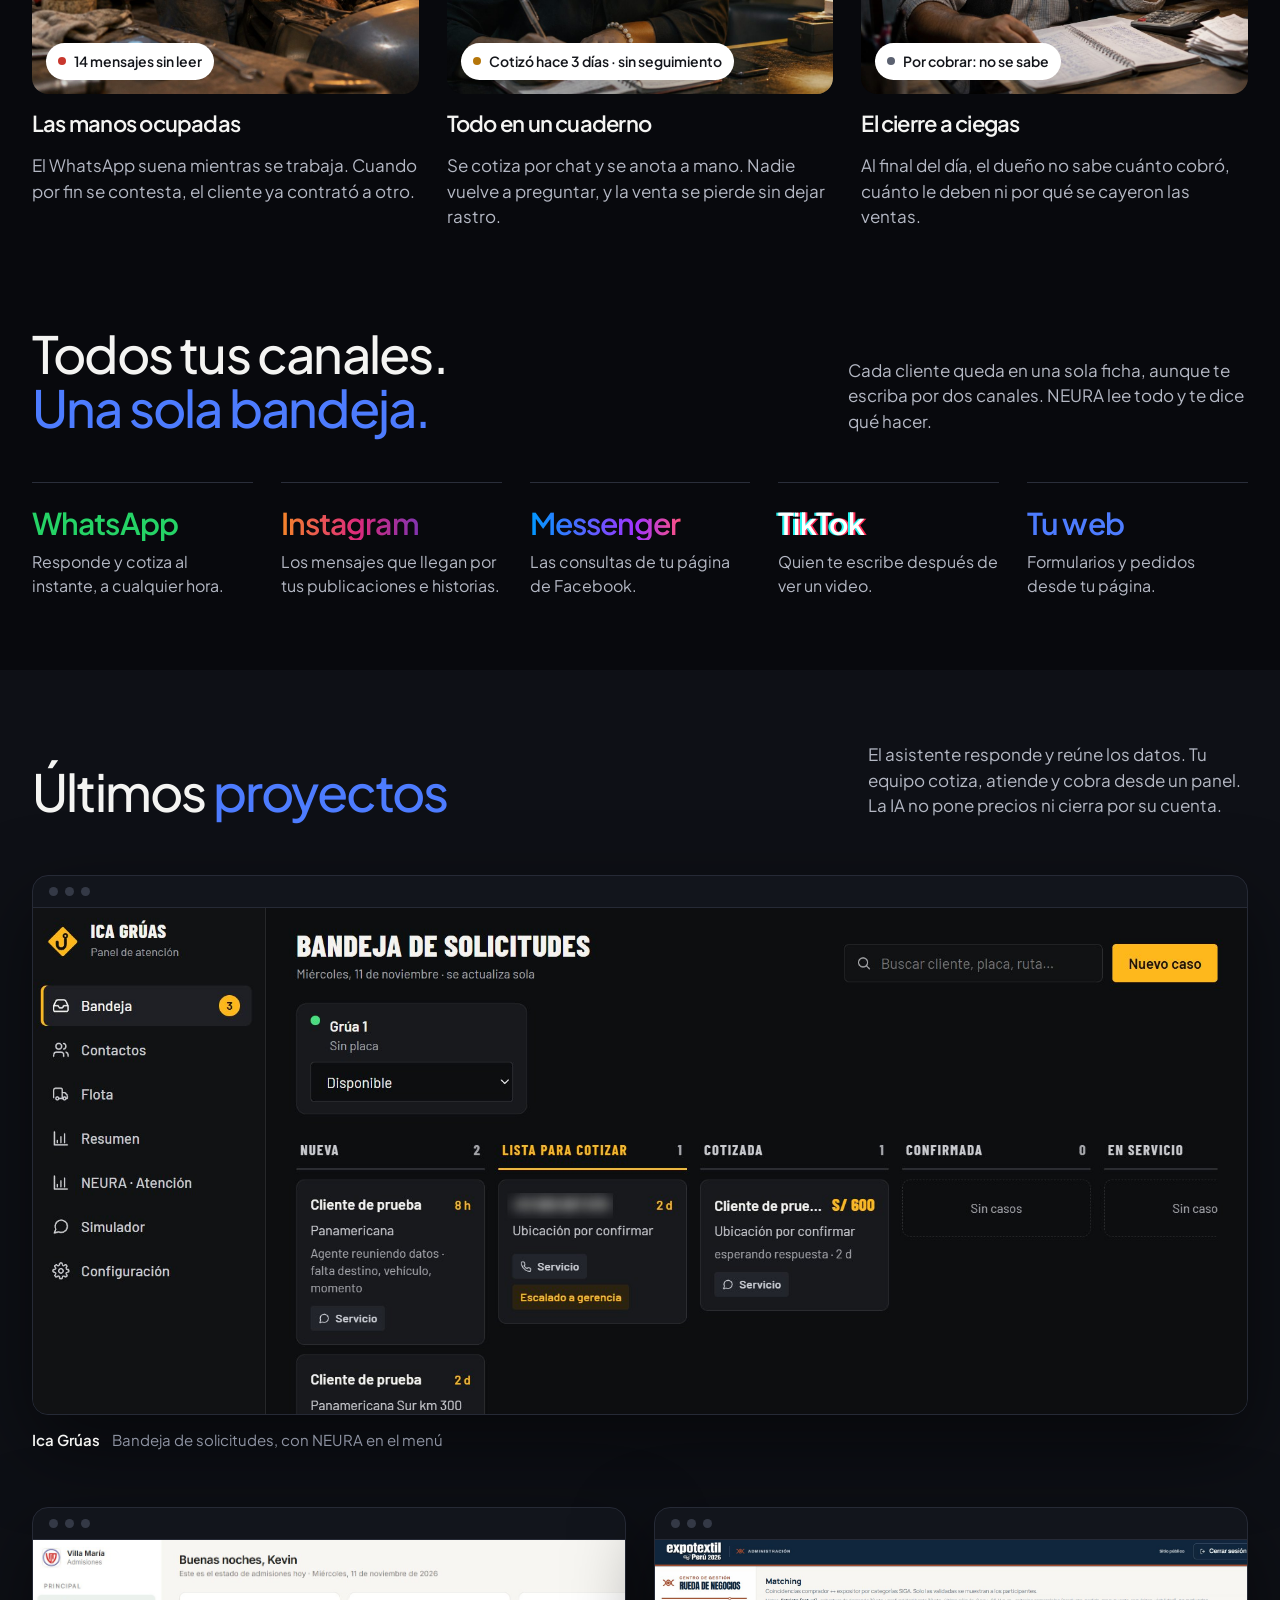
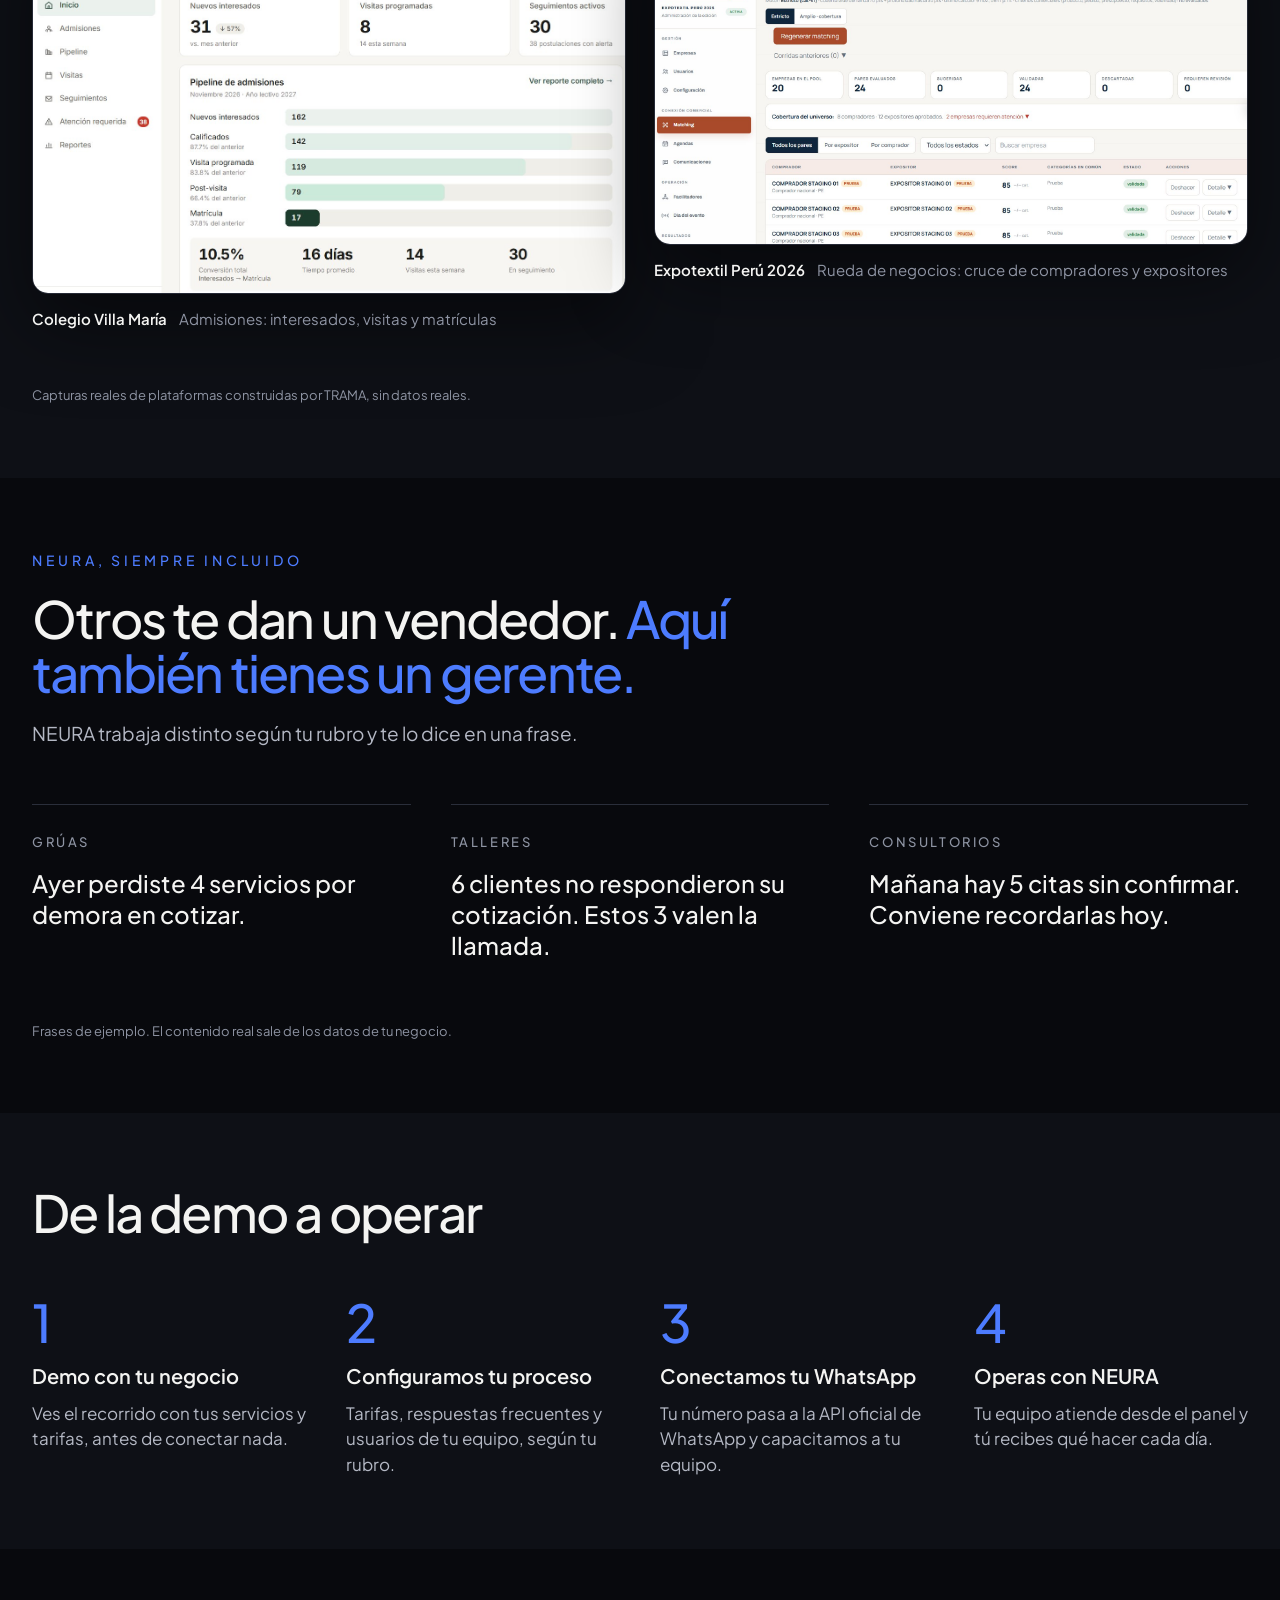
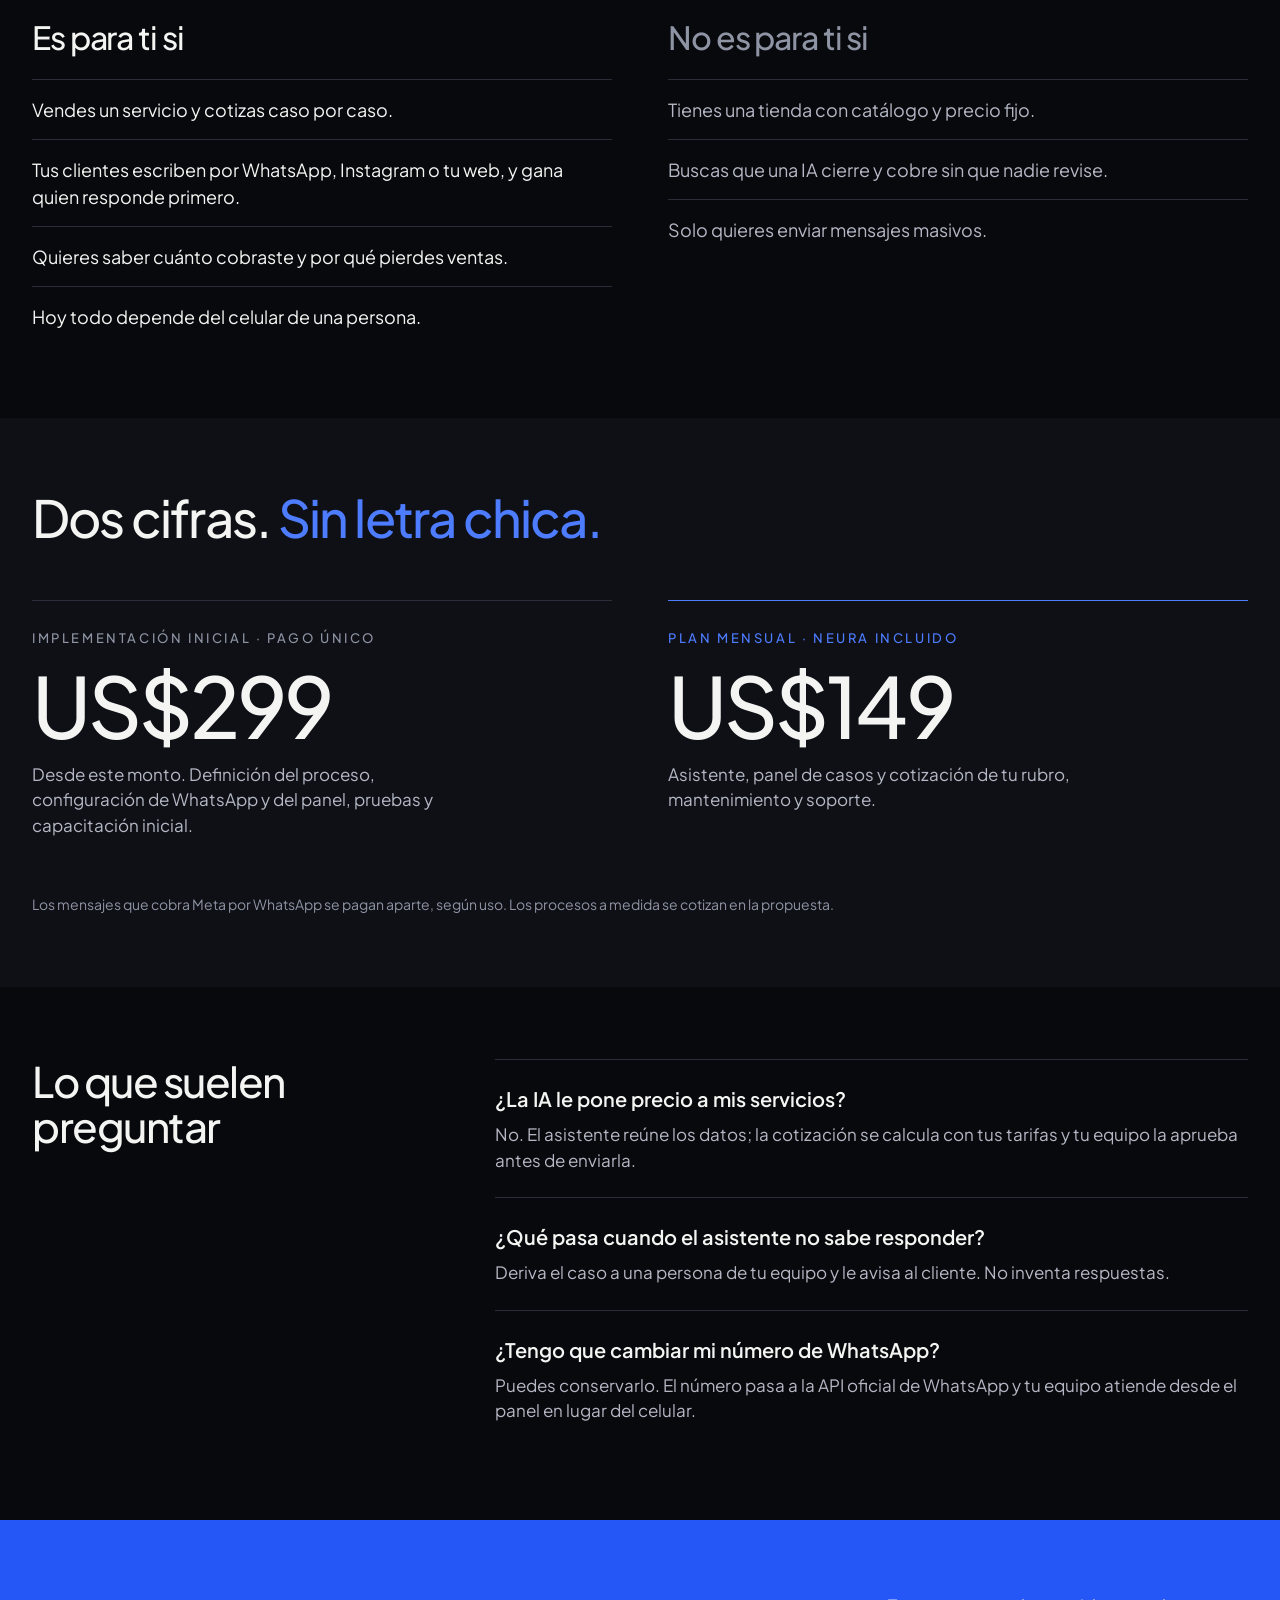
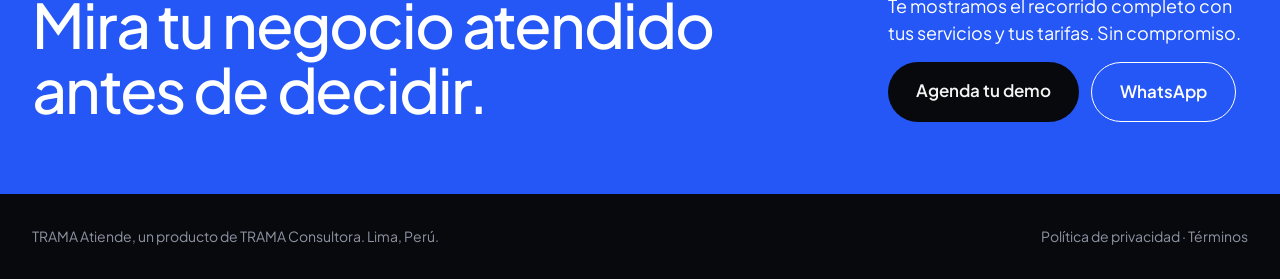
==== commit c77169d3: "Cambia el título de las capturas a 'Últimos proyectos' Co-Authored-By: Claude Fable 5.2 <noreply@ant" ====
--- a/index.html
+++ b/index.html
@@ -168,7 +168,7 @@
 <section id="producto" style="background: #0E1016">
 <div style="max-width: 1240px; margin: 0 auto; padding: 72px 32px; display: flex; flex-direction: column; gap: 56px">
 <div style="display: flex; flex-wrap: wrap; align-items: flex-end; justify-content: space-between; gap: 24px">
-<h2 class="rv" style="margin: 0; font-weight: 500; font-size: clamp(34px, 4vw, 58px); line-height: 1.06; max-width: 720px; letter-spacing: -0.035em">Pantallas reales. <br><span style="color: rgb(77, 124, 255)">No maquetas.</span></h2>
+<h2 class="rv" style="margin: 0; font-weight: 500; font-size: clamp(34px, 4vw, 58px); line-height: 1.06; max-width: 720px; letter-spacing: -0.035em">Últimos <span style="color: #4D7CFF">proyectos</span></h2>
 <p style="margin: 0; max-width: 380px; color: #B4B8C4">El asistente responde y reúne los datos. Tu equipo cotiza, atiende y cobra desde un panel. La IA no pone precios ni cierra por su cuenta.</p>
 </div>
 
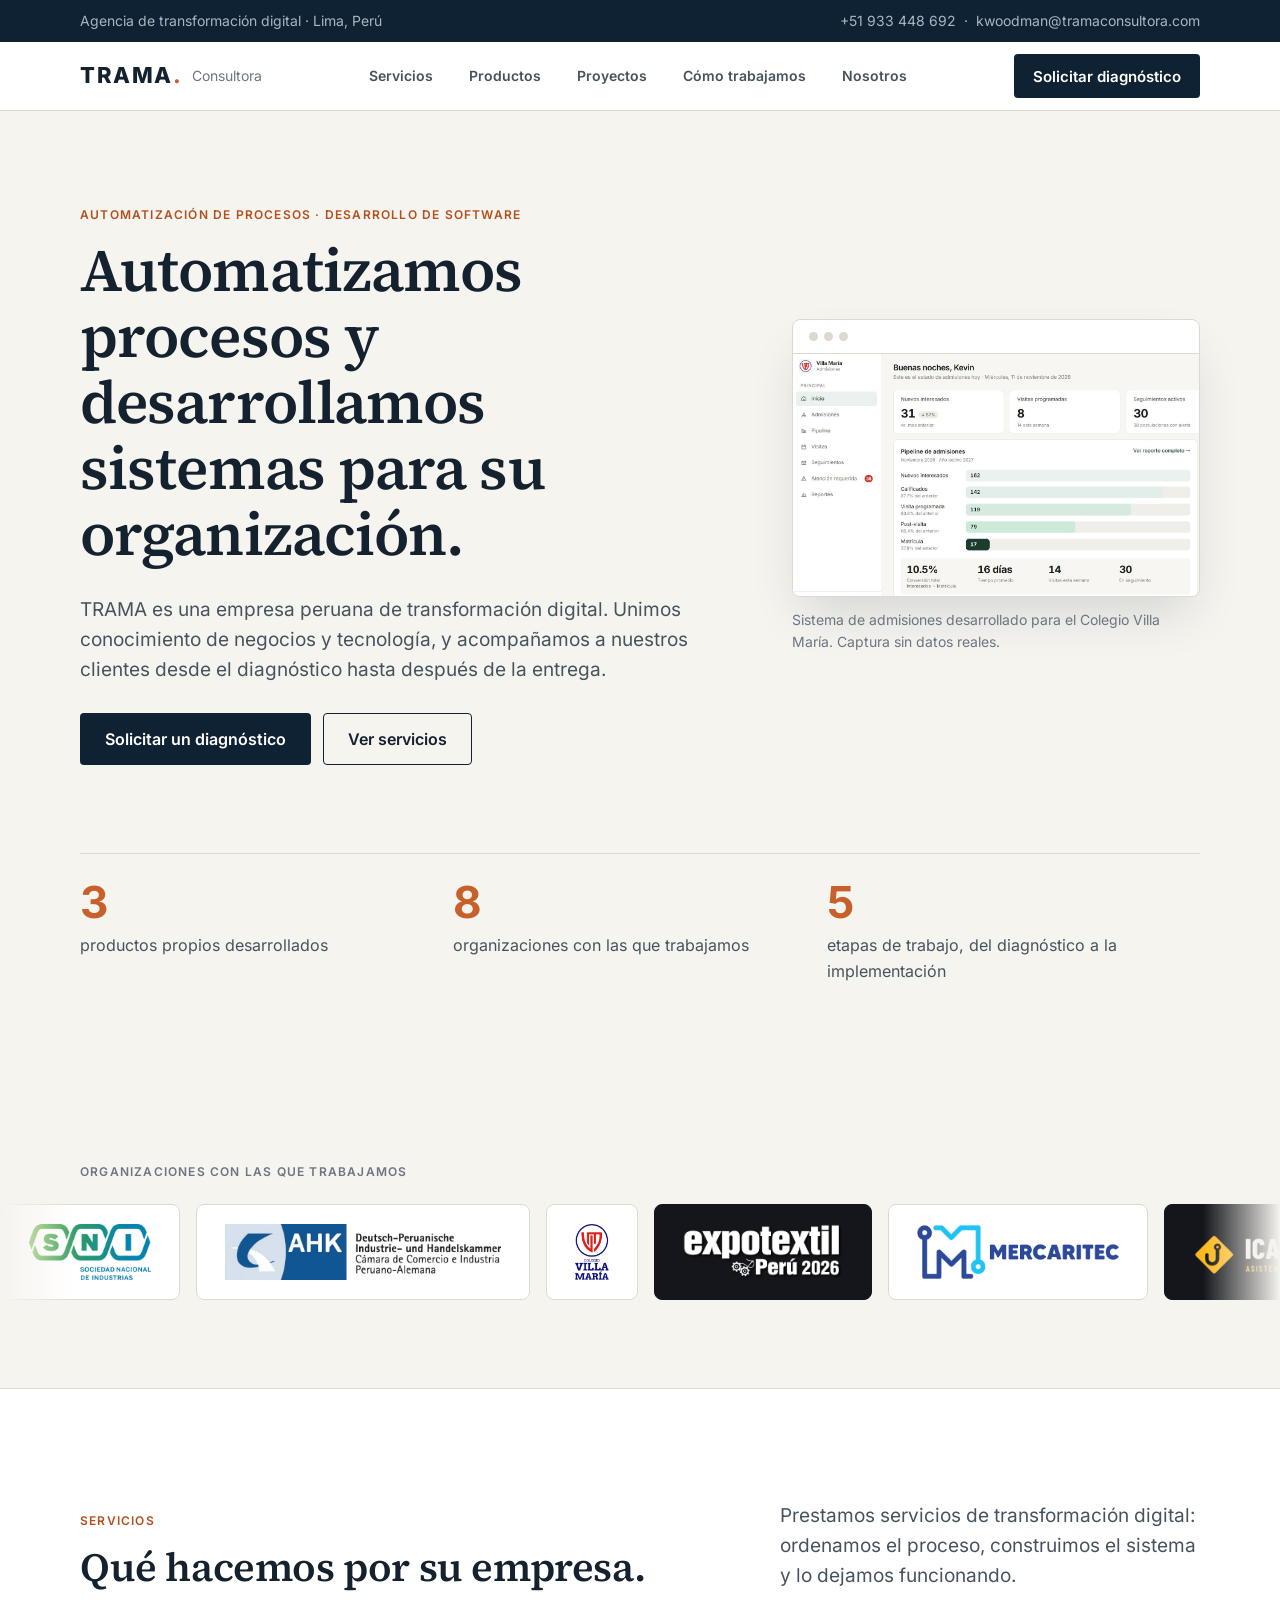
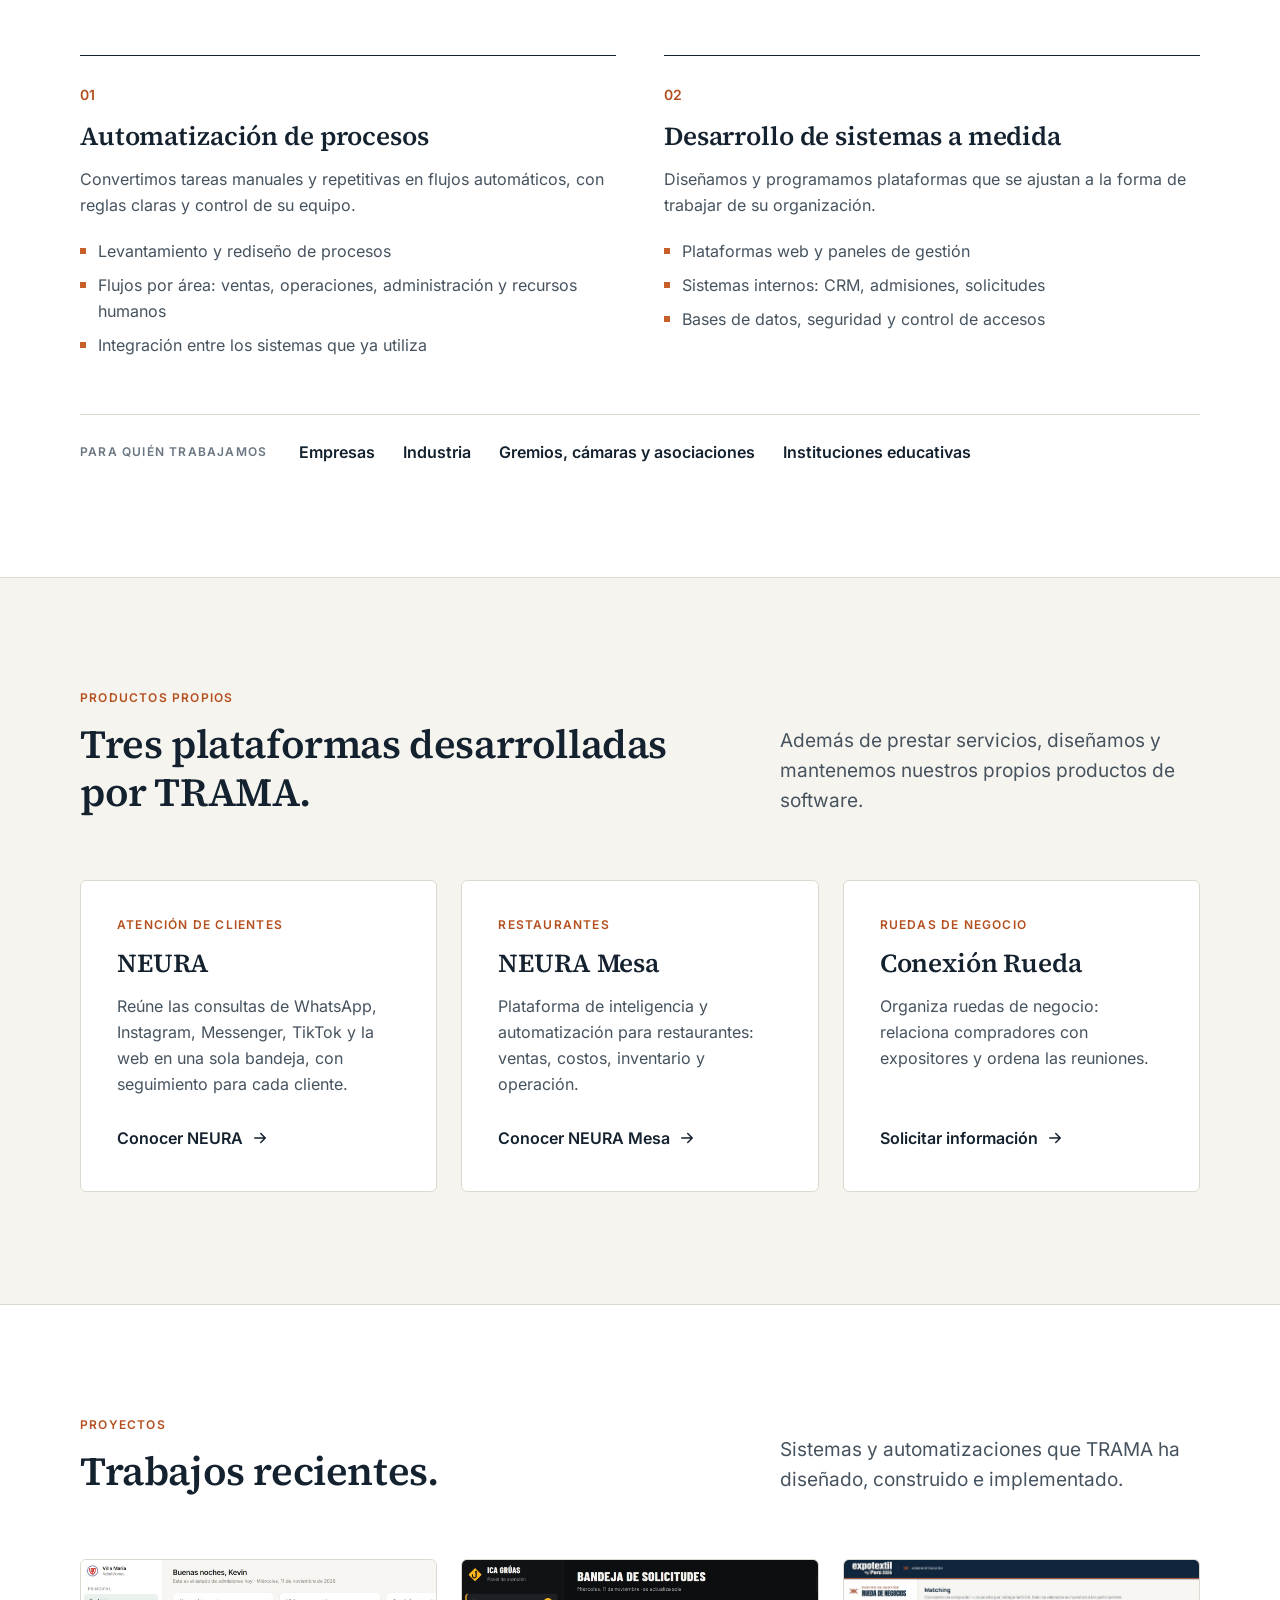
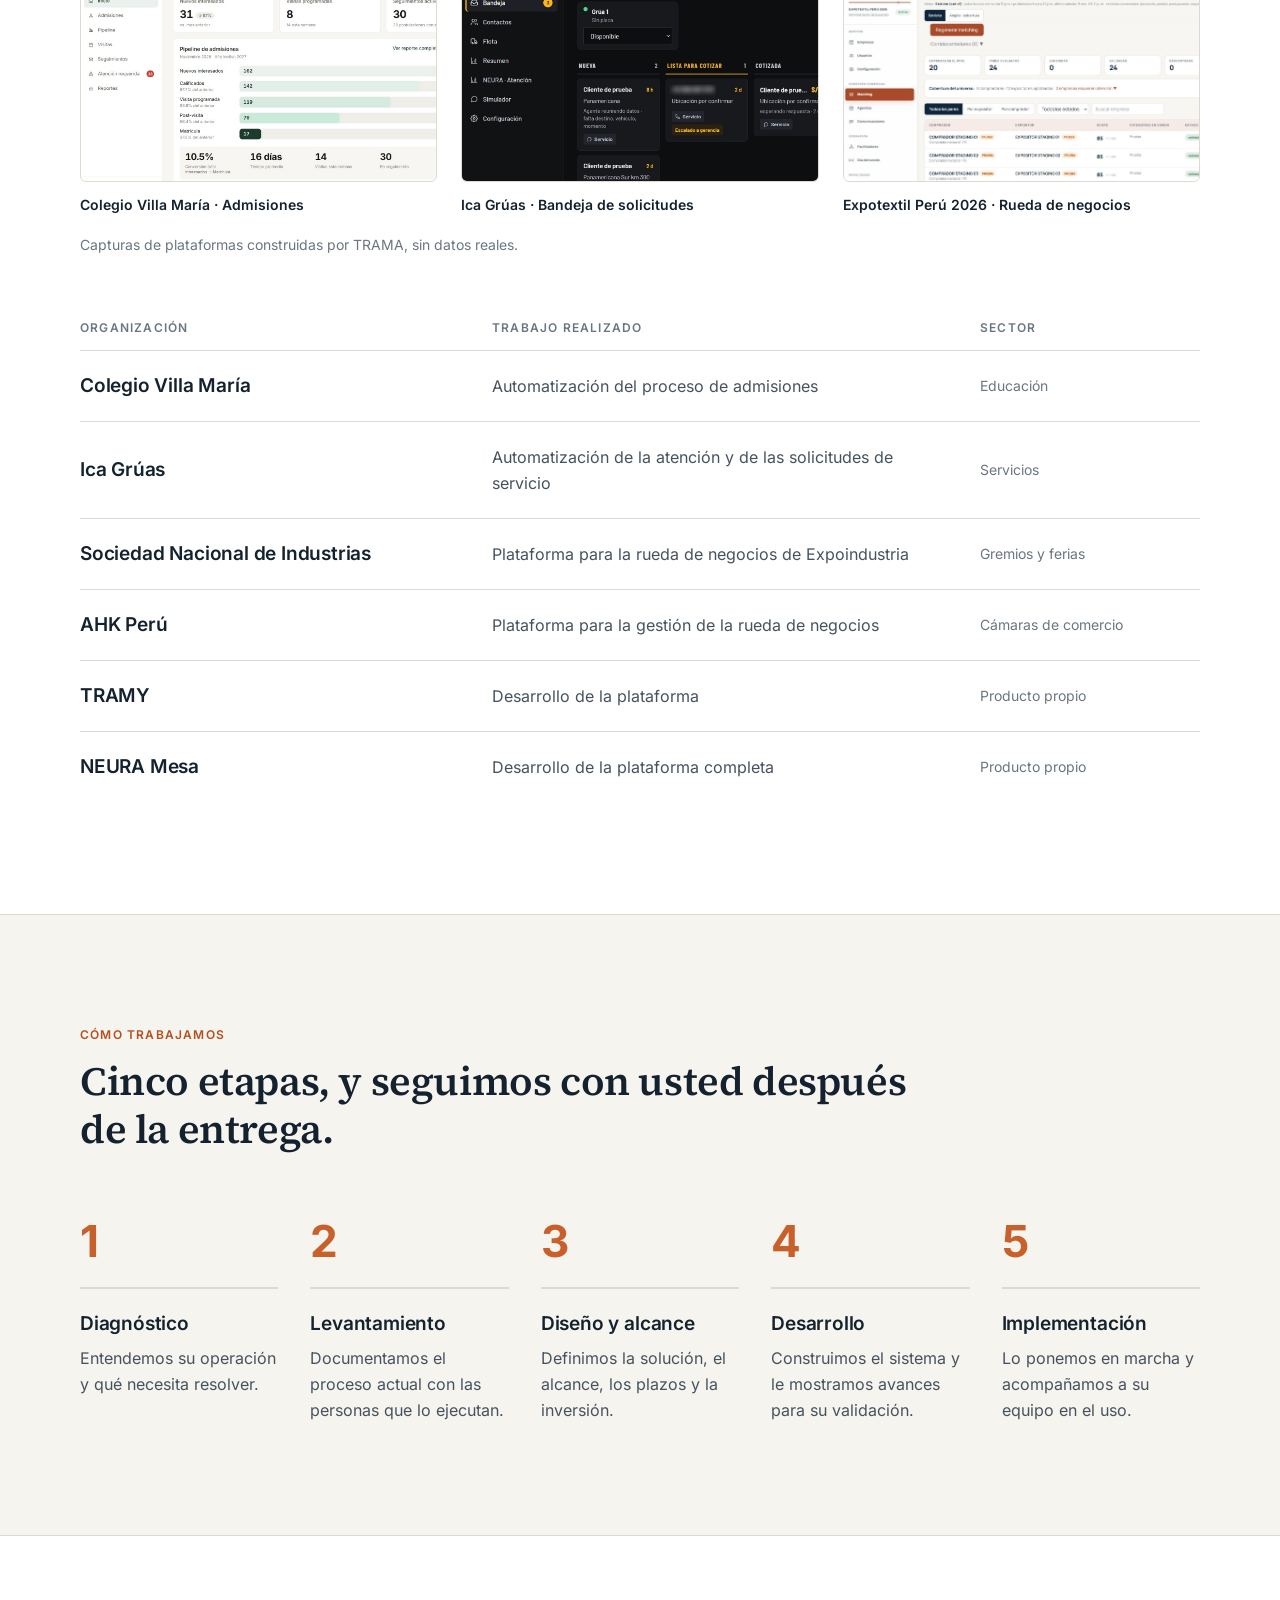
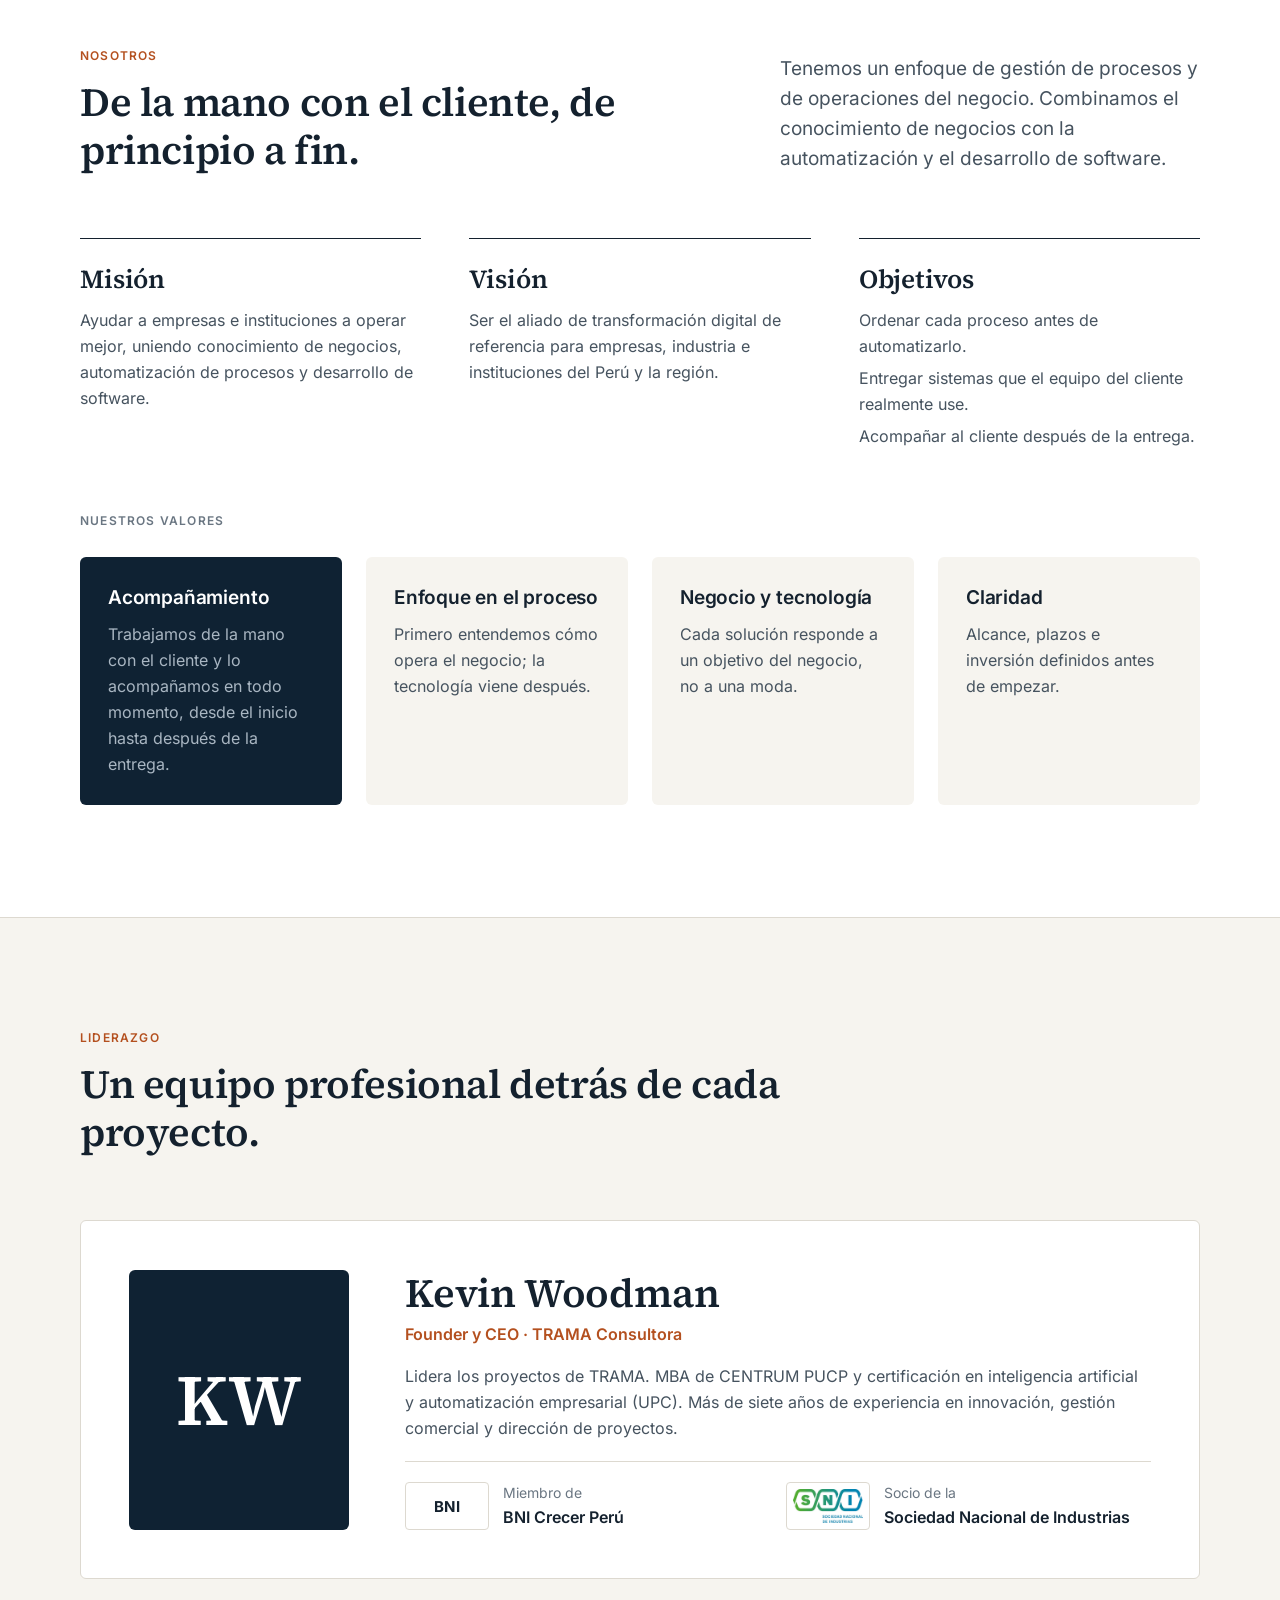
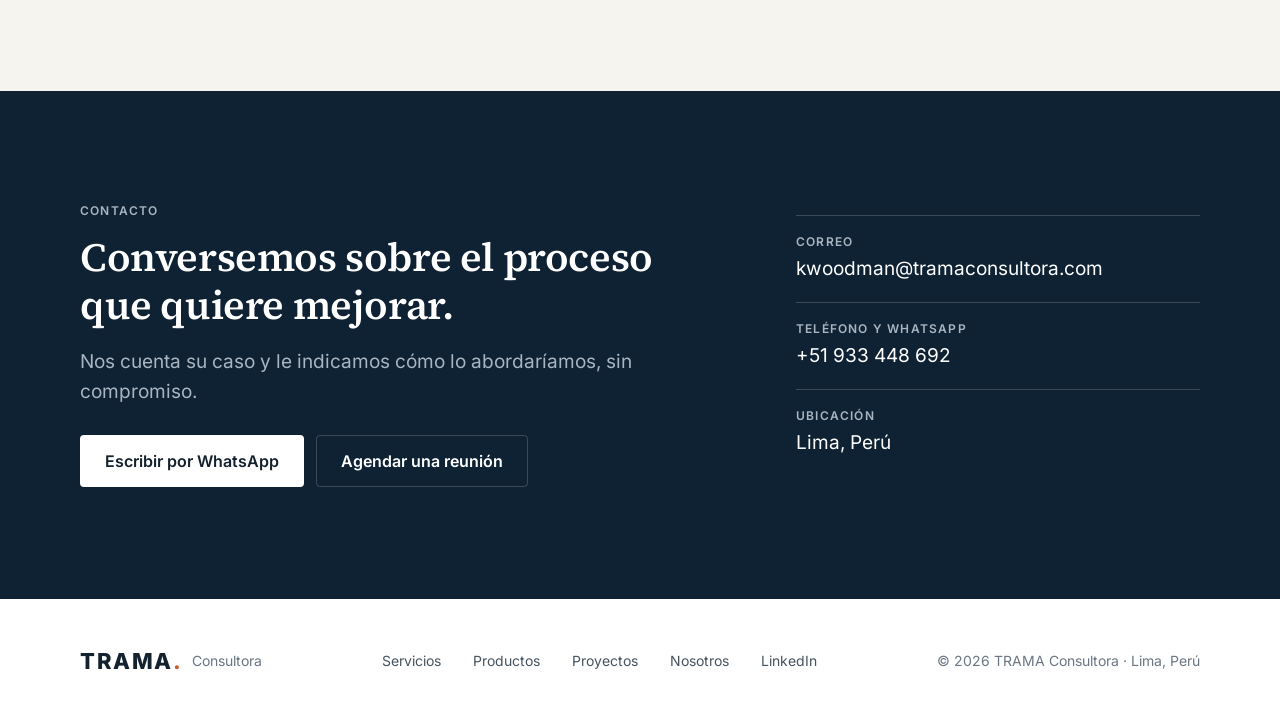
==== commit 7ea5be5e: "Sitio corporativo de TRAMA Consultora Reemplaza la página de TRAMA Atiende por el sitio corporativo " ====
--- a/index.html
+++ b/index.html
@@ -3,344 +3,426 @@
 <head>
 <meta charset="utf-8">
 <meta name="viewport" content="width=device-width, initial-scale=1">
-<title>TRAMA Atiende · No solo responde. Te dice qué hacer.</title>
-<meta name="description" content="TRAMA Atiende responde a tus clientes por WhatsApp, Instagram, Messenger, TikTok y tu web al instante y ordena cada caso. NEURA te dice qué cobrar, a quién llamar y por qué perdiste ventas.">
-<meta property="og:title" content="TRAMA Atiende · No solo responde. Te dice qué hacer.">
-<meta property="og:description" content="Todos tus canales en una sola bandeja, con NEURA incluido.">
+<title>TRAMA Consultora · Automatización de procesos y desarrollo de software</title>
+<meta name="description" content="TRAMA es una agencia de transformación digital en Lima, Perú. Automatizamos procesos y desarrollamos sistemas a medida para empresas, industria e instituciones. Productos propios: NEURA, NEURA Mesa y Conexión Rueda.">
+<meta property="og:title" content="TRAMA Consultora · Automatización de procesos y desarrollo de software">
+<meta property="og:description" content="Agencia de transformación digital: automatización de procesos y desarrollo de sistemas a medida.">
 <meta property="og:type" content="website">
+<meta property="og:locale" content="es_PE">
 <meta property="og:url" content="https://tramaconsultora.com/">
-<meta property="og:image" content="https://tramaconsultora.com/assets/panel-ica-gruas.jpg">
-<meta name="theme-color" content="#08090D">
-<link rel="preconnect" href="https://fonts.googleapis.com">
-<link rel="preconnect" href="https://fonts.gstatic.com" crossorigin>
-<link rel="stylesheet" href="https://fonts.googleapis.com/css2?family=Plus+Jakarta+Sans:wght@400;500;600;700&amp;display=swap">
+<meta property="og:image" content="https://tramaconsultora.com/assets/panel-villa-maria.jpg">
+<meta name="theme-color" content="#0F2233">
+<link rel="canonical" href="https://tramaconsultora.com/">
+<link rel="icon" href="/favicon.svg" type="image/svg+xml">
+<link rel="icon" href="/favicon.ico" sizes="any">
+<link rel="apple-touch-icon" href="/apple-touch-icon.png">
+<link rel="preload" href="/assets/fonts/source-serif-4-latin.woff2" as="font" type="font/woff2" crossorigin>
+<link rel="preload" href="/assets/fonts/inter-latin.woff2" as="font" type="font/woff2" crossorigin>
 <style>
-html{scroll-behavior:smooth}
-body{margin:0;background:#08090D}
-a{color:#4D7CFF}a:hover{color:#9DBBFF}
-@keyframes rise{from{opacity:0;transform:translateY(28px)}to{opacity:1;transform:none}}
-@keyframes slide{to{transform:translateX(-50%)}}
-@keyframes float{from{transform:translateY(0)}to{transform:translateY(-8px)}}
-@keyframes pulse{0%,100%{opacity:1}50%{opacity:.35}}
-@supports (animation-timeline: view()){.rv{animation:rise linear both;animation-timeline:view();animation-range:entry 0% entry 40%}}
-@media (prefers-reduced-motion: reduce){*{animation:none!important}}
-img,video{max-width:100%}
-@keyframes chan{0%{opacity:0;transform:translateY(45%)}3%{opacity:1;transform:none}17%{opacity:1;transform:none}20%{opacity:0;transform:translateY(-45%)}100%{opacity:0}}
-.ch{display:inline-grid;vertical-align:bottom}
-.ch>span{grid-area:1/1;opacity:0;white-space:nowrap;animation:chan 12.5s cubic-bezier(.2,.7,.2,1) infinite}
-.ch>span:nth-child(2){animation-delay:2.5s}.ch>span:nth-child(3){animation-delay:5s}.ch>span:nth-child(4){animation-delay:7.5s}.ch>span:nth-child(5){animation-delay:10s}
-.c-wa{color:#25D366}.c-web{color:#4D7CFF}
-.c-ig{background:linear-gradient(90deg,#F58529,#DD2A7B 55%,#8134AF);-webkit-background-clip:text;background-clip:text;color:transparent}
-.c-ms{background:linear-gradient(90deg,#0099FF,#A033FF 70%,#FF5280);-webkit-background-clip:text;background-clip:text;color:transparent}
-.c-tt{color:#FFFFFF;text-shadow:-2px 0 #25F4EE,2px 0 #FE2C55}
-.sr{position:absolute;width:1px;height:1px;overflow:hidden;clip:rect(0 0 0 0);white-space:nowrap}
-@media (prefers-reduced-motion: reduce){.ch>span:first-child{opacity:1}}
-@media (max-width:600px){.wa-t{display:none}}
+@font-face{font-family:"Inter";src:url("/assets/fonts/inter-latin.woff2") format("woff2");font-weight:100 900;font-display:swap}
+@font-face{font-family:"Source Serif 4";src:url("/assets/fonts/source-serif-4-latin.woff2") format("woff2");font-weight:200 900;font-display:swap}
+:root{--paper:#F6F4EF;--white:#FFFFFF;--navy:#0F2233;--ink:#14212E;--ink2:#46535F;--mut:#6A7682;--line:#DDD9D0;--or:#C8602B;--or-d:#B4501F;--or-t:#F7ECE4;--navy-mut:#A9B6C2;--navy-line:rgba(255,255,255,.18);
+--sans:"Inter",system-ui,-apple-system,"Segoe UI",sans-serif;--serif:"Source Serif 4",Georgia,"Times New Roman",serif}
+*{box-sizing:border-box}
+html{scroll-behavior:smooth;-webkit-text-size-adjust:100%}
+body{margin:0;background:var(--paper);color:var(--ink);font:16px/1.625 var(--sans)}
+h1,h2,h3,h4,p,ul,ol,figure,dl,dd{margin:0;padding:0}ul,ol{list-style:none}
+img{max-width:100%;display:block}
+a{color:inherit}
+:focus-visible{outline:3px solid var(--or);outline-offset:3px;border-radius:4px}
+.skip{position:absolute;left:12px;top:-60px;background:var(--white);padding:10px 14px;border-radius:4px;z-index:50}.skip:focus{top:10px}
+.wrap{max-width:1200px;margin:0 auto;padding:0 20px}
+section{scroll-margin-top:76px}
+
+/* Barra de contacto y cabecera */
+.util{display:none;background:var(--navy);color:var(--navy-mut);font-size:14px;line-height:22px}
+.util .wrap{display:flex;justify-content:space-between;gap:24px;padding-top:10px;padding-bottom:10px}
+.util a{text-decoration:none}.util a:hover{color:#fff}
+.top{position:sticky;top:0;z-index:30;background:rgba(255,255,255,.96);backdrop-filter:blur(8px);border-bottom:1px solid var(--line)}
+.top .wrap{display:flex;align-items:center;justify-content:space-between;gap:16px;min-height:68px}
+.brand{display:inline-flex;align-items:center;gap:10px;text-decoration:none;min-height:44px}
+.brand b{font-size:22px;font-weight:800;letter-spacing:.07em;color:var(--ink)}
+.brand b i{font-style:normal;color:var(--or)}
+.brand span{font-size:14px;color:var(--mut)}
+.top nav{display:none;gap:36px}
+.top nav a{font-size:14px;font-weight:600;color:var(--ink2);text-decoration:none;min-height:44px;display:inline-flex;align-items:center}
+.top nav a:hover{color:var(--ink)}
+@media(max-width:420px){.top .brand span{display:none}}
+
+/* Botones */
+.btn{display:inline-flex;align-items:center;justify-content:center;min-height:52px;padding:0 24px;border-radius:4px;font:600 16px/1 var(--sans);text-decoration:none;border:1px solid transparent;transition:background .15s,border-color .15s,color .15s}
+.btn.primary{background:var(--navy);color:#fff}.btn.primary:hover{background:#1B3349}
+.btn.ghost{color:var(--ink);border-color:var(--ink)}.btn.ghost:hover{background:var(--ink);color:#fff}
+.btn.light{background:#fff;color:var(--ink)}.btn.light:hover{background:var(--or-t)}
+.btn.line{color:#fff;border-color:var(--navy-line)}.btn.line:hover{border-color:#fff}
+.btn.sm{min-height:44px;padding:0 18px;font-size:15px;white-space:nowrap}
+
+/* Tipografía */
+.kick{display:block;font-size:12px;line-height:16px;font-weight:600;letter-spacing:.1em;text-transform:uppercase;color:var(--or-d);margin-bottom:14px}
+.kick.mut{color:var(--mut)}
+.kick.flat{margin:0}
+h1,h2,h3{font-family:var(--serif);font-weight:600;color:var(--ink)}
+h1{font-size:clamp(34px,8.6vw,60px);line-height:1.1;letter-spacing:-.015em}
+h2{font-size:clamp(30px,6.4vw,40px);line-height:1.2;letter-spacing:-.01em}
+h3{font-size:26px;line-height:32px;letter-spacing:-.005em}
+h4{font-size:19px;line-height:26px;font-weight:600;letter-spacing:-.01em}
+.lead{font-size:16px;line-height:26px;color:var(--ink2)}
+.sec{padding:56px 0;border-top:1px solid var(--line)}
+.sec.white{background:var(--white)}
+.head{display:grid;gap:16px;margin-bottom:32px}
+
+/* Portada */
+.hero{padding:40px 0 48px}
+.hero-grid{display:grid;gap:40px}
+.hero h1{margin-bottom:20px}
+.acts{display:flex;flex-direction:column;gap:12px;margin-top:28px}
+.shot{background:var(--white);border:1px solid var(--line);border-radius:8px;overflow:hidden;box-shadow:0 24px 48px -12px rgba(15,34,51,.16)}
+.shot .bar{display:flex;gap:6px;padding:12px 16px;border-bottom:1px solid var(--line)}
+.shot .bar i{width:9px;height:9px;border-radius:50%;background:var(--line)}
+.shot img{width:100%;height:auto}
+figcaption{font-size:14px;line-height:22px;color:var(--mut);margin-top:12px}
+.facts{display:grid;margin-top:48px}
+.facts li{display:flex;align-items:center;gap:16px;padding:16px 0;border-top:1px solid var(--line)}
+.facts b,.steps b{font-size:44px;line-height:48px;font-weight:700;letter-spacing:-.02em;color:var(--or)}
+.facts b{min-width:36px}
+.facts span{color:var(--ink2)}
+
+/* Organizaciones */
+.orgs{padding:40px 0 48px;overflow:hidden}
+.marquee{display:flex;margin-top:24px;-webkit-mask-image:linear-gradient(90deg,transparent,#000 6%,#000 94%,transparent);mask-image:linear-gradient(90deg,transparent,#000 6%,#000 94%,transparent)}
+.marquee ul{display:flex;flex:none;gap:16px;padding-right:16px;animation:slide 40s linear infinite}
+.marquee:hover ul{animation-play-state:paused}
+.marquee li{display:flex;align-items:center;justify-content:center;height:96px;padding:18px 28px;border-radius:8px;background:var(--white);border:1px solid var(--line);flex:none}
+.marquee li.dark{background:#14161B;border-color:#14161B}
+.marquee li.brown{background:#5A3A2B;border-color:#5A3A2B}
+.marquee img{height:56px;width:auto;max-width:none}
+@keyframes slide{to{transform:translateX(-100%)}}
+
+/* Servicios */
+.serv{display:grid;gap:0}
+.serv article{padding:28px 0;border-top:1px solid var(--ink)}
+.serv .n{display:block;font-size:14px;line-height:22px;font-weight:600;color:var(--or-d);margin-bottom:14px}
+.serv h3{margin-bottom:14px}
+.serv p{color:var(--ink2)}
+.ticks{display:grid;gap:8px;margin-top:20px}
+.ticks li{position:relative;padding-left:18px;color:var(--ink2)}
+.ticks li::before{content:"";position:absolute;left:0;top:10px;width:6px;height:6px;background:var(--or)}
+.for{display:grid;gap:12px;padding-top:24px;border-top:1px solid var(--line)}
+.for ul{display:flex;flex-wrap:wrap;gap:8px 28px}
+.for li{font-weight:600}
+
+/* Productos */
+.grid{display:grid;gap:16px}
+.card{background:var(--white);border:1px solid var(--line);border-radius:6px;padding:24px;display:flex;flex-direction:column;gap:14px}
+.card p{color:var(--ink2)}
+.more{margin-top:auto;padding-top:10px;font-weight:600;text-decoration:none;display:inline-flex;align-items:center;gap:8px;min-height:44px}
+.more:hover{color:var(--or-d)}
+.more svg{transition:transform .15s}.more:hover svg{transform:translateX(3px)}
+
+/* Proyectos */
+.caps figure{display:grid;gap:12px}
+.caps img{width:100%;height:auto;aspect-ratio:16/10;object-fit:cover;object-position:left top;border:1px solid var(--line);border-radius:6px;background:var(--paper)}
+.caps figcaption{margin:0;font-weight:600;color:var(--ink)}
+.work{margin-top:40px}
+.work .th{display:none}
+.work li{display:grid;gap:4px;padding:18px 0;border-top:1px solid var(--line)}
+.work li p{color:var(--ink2)}
+.work li small{font-size:14px;line-height:22px;color:var(--mut)}
+.note{font-size:14px;line-height:22px;color:var(--mut);margin-top:18px}
+
+/* Método */
+.steps{display:grid}
+.steps li{display:grid;grid-template-columns:36px 1fr;gap:6px 20px;padding:20px 0;border-top:2px solid var(--line)}
+.steps b{grid-row:1/3}
+.steps p{color:var(--ink2)}
+
+/* Nosotros */
+.mvo{display:grid}
+.mvo article{padding:24px 0;border-top:1px solid var(--ink)}
+.mvo h3{margin-bottom:12px}
+.mvo p,.mvo li{color:var(--ink2)}
+.mvo ul{display:grid;gap:6px}
+.vals{margin-top:16px}
+.vals ul{display:grid;gap:12px;margin-top:16px}
+.vals li{background:var(--paper);border-radius:6px;padding:22px;display:grid;gap:10px;align-content:start}
+.vals li p{color:var(--ink2)}
+.vals li.main{background:var(--navy)}
+.vals li.main h4{color:#fff}.vals li.main p{color:var(--navy-mut)}
+
+/* Liderazgo */
+.lead-card{background:var(--white);border:1px solid var(--line);border-radius:6px;padding:24px;display:grid;gap:24px}
+.mono{display:flex;align-items:center;justify-content:center;width:120px;height:120px;border-radius:6px;background:var(--navy);color:#fff;font:600 40px/1 var(--serif);letter-spacing:.02em}
+.lead-card h3{font-size:clamp(30px,6.4vw,40px);line-height:1.2}
+.role{font-weight:600;color:var(--or-d);margin-top:4px}
+.bio{color:var(--ink2);margin-top:16px}
+.memb{display:grid;gap:14px;margin-top:20px;padding-top:20px;border-top:1px solid var(--line)}
+.memb li{display:flex;align-items:center;gap:14px}
+.memb .lg{display:flex;align-items:center;justify-content:center;width:84px;height:48px;flex:none;border:1px solid var(--line);border-radius:4px;background:var(--white);padding:6px;font:700 15px/1 var(--sans);letter-spacing:.04em;color:var(--ink)}
+.memb .lg img{max-height:34px;width:auto}
+.memb small{display:block;font-size:14px;line-height:22px;color:var(--mut)}
+.memb b{font-weight:600}
+
+/* Contacto */
+.cta{background:var(--navy);color:#fff;padding:56px 0}
+.cta .kick{color:var(--navy-mut)}
+.cta h2{color:#fff}
+.cta .lead{color:var(--navy-mut);margin-top:18px}
+.cta-grid{display:grid;gap:36px}
+.contact li{display:grid;gap:4px;padding:18px 0;border-top:1px solid var(--navy-line)}
+.contact small{font-size:12px;line-height:16px;font-weight:600;letter-spacing:.1em;text-transform:uppercase;color:var(--navy-mut)}
+.contact a,.contact span{font-size:19px;line-height:30px;color:#fff;text-decoration:none;overflow-wrap:anywhere}
+.contact a:hover{text-decoration:underline}
+
+/* Pie */
+.foot{background:var(--white);padding:32px 0;font-size:14px;line-height:22px;color:var(--mut)}
+.foot .wrap{display:grid;gap:20px}
+.foot nav{display:flex;flex-wrap:wrap;gap:4px 18px}
+.foot nav a{color:var(--ink2);text-decoration:none;min-height:44px;display:inline-flex;align-items:center}
+.foot nav a:hover{color:var(--ink)}
+
+@keyframes rise{from{opacity:0;transform:translateY(18px)}to{opacity:1;transform:none}}
+@supports (animation-timeline: view()){.rv{animation:rise linear both;animation-timeline:view();animation-range:entry 0% entry 35%}}
+
+@media(min-width:640px){
+  .acts{flex-direction:row;flex-wrap:wrap}
+  .grid.g3{grid-template-columns:repeat(3,1fr)}
+  .caps{grid-template-columns:repeat(3,1fr)}
+  .vals ul{grid-template-columns:1fr 1fr}
+  .facts{grid-template-columns:repeat(3,1fr)}
+  .facts li{flex-direction:column;align-items:flex-start;gap:6px;padding:24px 32px 28px 0}
+}
+@media(min-width:960px){
+  .wrap{padding:0 40px}
+  .util{display:block}
+  .top nav{display:flex}
+  .lead{font-size:19px;line-height:30px}
+  .sec{padding:112px 0}
+  .head{grid-template-columns:minmax(0,620px) minmax(0,1fr);gap:80px;align-items:end;margin-bottom:64px}
+  .head.one{grid-template-columns:minmax(0,880px)}
+  .hero{padding:96px 0 88px}
+  .hero-grid{grid-template-columns:minmax(0,640px) minmax(0,1fr);gap:72px;align-items:center}
+  .hero h1{margin-bottom:28px}
+  .facts{margin-top:88px}
+  .orgs{padding:64px 0 88px}
+  .serv{grid-template-columns:1fr 1fr;gap:0 48px;margin-bottom:56px}
+  .serv article{padding:28px 0 0}
+  .for{grid-template-columns:auto 1fr;align-items:center;gap:32px}
+  .grid{gap:24px}
+  .card{padding:36px}
+  .work{margin-top:64px}
+  .work .th{display:grid;padding:0 0 14px;border:0}
+  .work .th,.work li{grid-template-columns:380px minmax(0,1fr) 220px;gap:32px;align-items:center}
+  .work li{padding:22px 0}
+  .steps{grid-template-columns:repeat(5,1fr);gap:32px}
+  .steps li{display:block;padding:0;border:0}
+  .steps b{display:block;padding-bottom:22px;margin-bottom:22px;border-bottom:2px solid var(--line)}
+  .steps h4{margin-bottom:8px}
+  .mvo{grid-template-columns:repeat(3,1fr);gap:48px;margin-bottom:64px}
+  .mvo article{padding:24px 0 0}
+  .vals ul{grid-template-columns:repeat(4,1fr);gap:24px;margin-top:28px}
+  .vals li{padding:28px}
+  .lead-card{grid-template-columns:220px minmax(0,1fr);gap:56px;padding:48px;align-items:center}
+  .mono{width:220px;height:260px;font-size:72px}
+  .memb{grid-template-columns:1fr 1fr;gap:16px}
+  .cta{padding:112px 0}
+  .cta-grid{grid-template-columns:minmax(0,620px) minmax(0,1fr);gap:96px;align-items:center}
+  .foot{padding:40px 0}
+  .foot .wrap{grid-template-columns:auto 1fr auto;align-items:center;gap:40px}
+  .foot nav{justify-content:center;gap:4px 32px}
+}
+@media(prefers-reduced-motion:reduce){html{scroll-behavior:auto}*{animation:none!important;transition:none!important}.marquee{overflow-x:auto}}
 </style>
 </head>
 <body>
-<div style="background: #08090D; color: #F4F4F2; font-family: 'Plus Jakarta Sans', system-ui, sans-serif; font-size: 17px; line-height: 1.5">
-
-<header>
-<div style="max-width: 1240px; margin: 0 auto; padding: 20px 32px; display: flex; flex-wrap: wrap; align-items: center; justify-content: space-between; gap: 16px">
-<span style="font-weight: 500; font-size: 21px; letter-spacing: -0.035em">TRAMA <span style="color: #4D7CFF">Atiende</span></span>
-<nav aria-label="Principal" style="display: flex; flex-wrap: wrap; align-items: center; gap: 32px; font-size: 15px">
-<a href="#canales" style="color: #B4B8C4; text-decoration: none; padding: 12px 0">Canales</a>
-<a href="#producto" style="color: #B4B8C4; text-decoration: none; padding: 12px 0">Producto</a>
-<a href="#neura" style="color: #B4B8C4; text-decoration: none; padding: 12px 0">NEURA</a>
-<a href="#precio" style="color: #B4B8C4; text-decoration: none; padding: 12px 0">Precio</a>
-<a href="#demo" style="background: #F4F4F2; color: #08090D; text-decoration: none; font-weight: 600; padding: 12px 22px; border-radius: 999px">Agenda tu demo</a>
-</nav>
-</div>
+<a class="skip" href="#servicios">Saltar al contenido</a>
+
+<div class="util"><div class="wrap"><span>Agencia de transformación digital · Lima, Perú</span><span><a href="tel:+51933448692">+51 933 448 692</a> &nbsp;·&nbsp; <a href="mailto:kwoodman@tramaconsultora.com">kwoodman@tramaconsultora.com</a></span></div></div>
+<header class="top">
+  <div class="wrap">
+    <a class="brand" href="/" aria-label="TRAMA Consultora, inicio"><b>TRAMA<i>.</i></b><span>Consultora</span></a>
+    <nav aria-label="Principal"><a href="#servicios">Servicios</a><a href="#productos">Productos</a><a href="#proyectos">Proyectos</a><a href="#metodo">Cómo trabajamos</a><a href="#nosotros">Nosotros</a></nav>
+    <a class="btn primary sm" href="#contacto">Solicitar diagnóstico</a>
+  </div>
 </header>
 
-<section style="max-width: 1240px; margin: 0 auto; padding: 48px 32px 72px; display: flex; flex-wrap: wrap; align-items: center; gap: 56px">
-<div style="flex: 1 1 460px; min-width: 0; display: flex; flex-direction: column; gap: 28px">
-<div style="font-size: 14px; font-weight: 500; letter-spacing: 0.28em; text-transform: uppercase; color: #B4B8C4">Para negocios que cotizan y atienden por mensajes</div>
-<h1 style="margin: 0; font-weight: 500; font-size: clamp(42px, 5.4vw, 80px); line-height: 1.06; letter-spacing: -0.035em"><span style="display: block; animation: rise 0.9s cubic-bezier(0.2,0.7,0.2,1) both">No solo responde.</span><span style="display: block; color: #4D7CFF; animation: rise 0.9s cubic-bezier(0.2,0.7,0.2,1) 0.18s both">Te dice qué hacer.</span></h1>
-<p style="margin: 0; font-size: clamp(24px, 2.4vw, 34px); font-weight: 500; line-height: 1.2; letter-spacing: -0.03em; color: #F4F4F2; animation: rise 0.9s cubic-bezier(0.2,0.7,0.2,1) 0.28s both">Atiende por <span class="sr">WhatsApp, Instagram, Messenger, TikTok y tu web</span><span class="ch" aria-hidden="true"><span class="c-wa">WhatsApp</span><span class="c-ig">Instagram</span><span class="c-ms">Messenger</span><span class="c-tt">TikTok</span><span class="c-web">tu web</span></span></p>
-<p style="margin: 0; font-size: 20px; line-height: 1.5; color: #B4B8C4; max-width: 500px; animation: rise 0.9s cubic-bezier(0.2,0.7,0.2,1) 0.36s both">Responde a tus clientes al instante y ordena cada caso. NEURA te dice cada mañana qué cobrar, a quién llamar y por qué perdiste ventas.</p>
-<div style="display: flex; flex-wrap: wrap; gap: 12px; animation: rise 0.9s cubic-bezier(0.2,0.7,0.2,1) 0.5s both">
-<a href="#demo" style="background: #4D7CFF; color: #08090D; text-decoration: none; font-weight: 600; padding: 16px 28px; border-radius: 999px">Agenda tu demo</a>
-<a href="#producto" style="border: 1px solid #3A3F4D; color: #F4F4F2; text-decoration: none; font-weight: 500; padding: 16px 28px; border-radius: 999px">Ver el producto</a>
-</div>
-</div>
-
-<div style="flex: 1 1 440px; min-width: 0; position: relative; animation: rise 1s cubic-bezier(0.2,0.7,0.2,1) 0.3s both">
-<video src="assets/trama-atiende.mp4" autoplay loop muted playsinline preload="metadata" poster="assets/trama-atiende-poster.jpg" aria-label="Video de TRAMA Atiende: del mensaje de WhatsApp a la ficha, el seguimiento con NEURA y la inversión" style="display: block; width: 100%; max-width: 400px; margin: 0 auto; aspect-ratio: 9 / 16; object-fit: cover; border-radius: 24px; border: 1px solid #262A36; box-shadow: 0 30px 80px rgba(0,0,0,0.55)"></video>
-</div>
-</section>
-
-
-<section style="padding: 8px 0 72px; display: flex; flex-direction: column; gap: 36px">
-<div style="max-width: 1240px; margin: 0 auto; padding: 0 32px; display: flex; flex-direction: column; align-items: center; text-align: center; gap: 12px">
-<div style="font-size: 13px; font-weight: 500; letter-spacing: 0.28em; text-transform: uppercase; color: #4D7CFF">Confían en TRAMA</div>
-<h2 class="rv" style="margin: 0; font-weight: 500; font-size: clamp(30px, 3.4vw, 46px); line-height: 1.06; letter-spacing: -0.035em">Organizaciones con las que trabajamos</h2>
-</div>
-<div style="overflow: hidden; -webkit-mask-image: linear-gradient(90deg, transparent, #000 12%, #000 88%, transparent); mask-image: linear-gradient(90deg, transparent, #000 12%, #000 88%, transparent)">
-<div style="display: flex; gap: 20px; width: max-content; padding-right: 20px; animation: slide 38s linear infinite">
-<div style="display: flex; gap: 20px">
-<span style="flex: 0 0 auto; height: 76px; padding: 0 30px; border-radius: 14px; background: #FFFFFF; display: flex; align-items: center"><img loading="lazy" decoding="async" src="assets/logo-villa-maria.png" alt="Colegio Villa María" style="height: 64px; width: auto; display: block"></span>
-<span style="flex: 0 0 auto; height: 76px; padding: 0 30px; border: 1px solid #232733; border-radius: 14px; background: #0E1016; display: flex; align-items: center"><img loading="lazy" decoding="async" src="assets/logo-ica-gruas.png" alt="Ica Grúas" style="height: 44px; width: auto; display: block"></span>
-<span style="flex: 0 0 auto; height: 76px; padding: 0 26px; border-radius: 14px; background: #000000; display: flex; align-items: center"><img loading="lazy" decoding="async" src="assets/logo-tizon-rojo.png" alt="Tizón Rojo" style="height: 60px; width: auto; display: block"></span>
-<span style="flex: 0 0 auto; height: 76px; padding: 0 22px; border-radius: 14px; background: #533628; display: flex; align-items: center"><img loading="lazy" decoding="async" src="assets/logo-zano.png" alt="Cafetería Zano" style="height: 52px; width: auto; display: block"></span>
-<span style="flex: 0 0 auto; height: 76px; padding: 0 26px; border-radius: 14px; background: #FFFFFF; display: flex; align-items: center"><img loading="lazy" decoding="async" src="assets/logo-sni.png" alt="SNI" style="height: 50px; width: auto; display: block"></span>
-<span style="flex: 0 0 auto; height: 76px; padding: 0 22px; border-radius: 14px; background: #FFFFFF; display: flex; align-items: center"><img loading="lazy" decoding="async" src="assets/logo-ahk.png" alt="AHK Perú" style="height: 40px; width: auto; display: block"></span>
-<span style="flex: 0 0 auto; height: 76px; padding: 0 26px; border-radius: 14px; background: #FFFFFF; display: flex; align-items: center"><img loading="lazy" decoding="async" src="assets/logo-mercaritec.png" alt="Mercaritec" style="height: 40px; width: auto; display: block"></span>
-<span style="flex: 0 0 auto; height: 76px; padding: 0 28px; border-radius: 14px; background: #0F2238; display: flex; align-items: center"><img loading="lazy" decoding="async" src="assets/logo-expotextil.png" alt="Expotextil Perú 2026" style="height: 46px; width: auto; display: block"></span>
-</div>
-<div aria-hidden="true" style="display: flex; gap: 20px">
-<span style="flex: 0 0 auto; height: 76px; padding: 0 30px; border-radius: 14px; background: #FFFFFF; display: flex; align-items: center"><img loading="lazy" decoding="async" src="assets/logo-villa-maria.png" alt="" style="height: 64px; width: auto; display: block"></span>
-<span style="flex: 0 0 auto; height: 76px; padding: 0 30px; border: 1px solid #232733; border-radius: 14px; background: #0E1016; display: flex; align-items: center"><img loading="lazy" decoding="async" src="assets/logo-ica-gruas.png" alt="" style="height: 44px; width: auto; display: block"></span>
-<span style="flex: 0 0 auto; height: 76px; padding: 0 26px; border-radius: 14px; background: #000000; display: flex; align-items: center"><img loading="lazy" decoding="async" src="assets/logo-tizon-rojo.png" alt="" style="height: 60px; width: auto; display: block"></span>
-<span style="flex: 0 0 auto; height: 76px; padding: 0 22px; border-radius: 14px; background: #533628; display: flex; align-items: center"><img loading="lazy" decoding="async" src="assets/logo-zano.png" alt="" style="height: 52px; width: auto; display: block"></span>
-<span style="flex: 0 0 auto; height: 76px; padding: 0 26px; border-radius: 14px; background: #FFFFFF; display: flex; align-items: center"><img loading="lazy" decoding="async" src="assets/logo-sni.png" alt="" style="height: 50px; width: auto; display: block"></span>
-<span style="flex: 0 0 auto; height: 76px; padding: 0 22px; border-radius: 14px; background: #FFFFFF; display: flex; align-items: center"><img loading="lazy" decoding="async" src="assets/logo-ahk.png" alt="" style="height: 40px; width: auto; display: block"></span>
-<span style="flex: 0 0 auto; height: 76px; padding: 0 26px; border-radius: 14px; background: #FFFFFF; display: flex; align-items: center"><img loading="lazy" decoding="async" src="assets/logo-mercaritec.png" alt="" style="height: 40px; width: auto; display: block"></span>
-<span style="flex: 0 0 auto; height: 76px; padding: 0 28px; border-radius: 14px; background: #0F2238; display: flex; align-items: center"><img loading="lazy" decoding="async" src="assets/logo-expotextil.png" alt="" style="height: 46px; width: auto; display: block"></span>
-</div>
-</div>
-</div>
-</section>
-<section style="max-width: 1240px; margin: 0 auto; padding: 48px 32px 72px; display: flex; flex-direction: column; gap: 56px">
-<h2 class="rv" style="margin: 0; font-weight: 500; font-size: clamp(34px, 4vw, 58px); line-height: 1.06; max-width: 980px; letter-spacing: -0.035em">El cliente escribe. Nadie responde. <br><span style="color: #8E94A3">Se va con otro.</span></h2>
-<div style="display: flex; flex-wrap: wrap; gap: 28px">
-
-<div style="flex: 1 1 320px; min-width: 0; display: flex; flex-direction: column; gap: 18px">
-<div style="position: relative">
-<img loading="lazy" decoding="async" src="assets/mecanico.jpg" alt="Mecánico trabajando en un motor mientras su celular suena sobre la mesa de trabajo" style="display: block; width: 100%; aspect-ratio: 4 / 3; object-fit: cover; border-radius: 16px">
-<span style="position: absolute; left: 14px; bottom: 14px; background: #FFFFFF; color: #14161B; font-size: 14px; font-weight: 600; padding: 8px 12px; border-radius: 999px; display: flex; align-items: center; gap: 8px"><span aria-hidden="true" style="width: 8px; height: 8px; border-radius: 50%; background: #C8372D"></span>14 mensajes sin leer</span>
-</div>
-<h3 style="margin: 0; font-weight: 600; font-size: 22px; line-height: 1.06; letter-spacing: -0.035em">Las manos ocupadas</h3>
-<p style="margin: 0; color: #B4B8C4">El WhatsApp suena mientras se trabaja. Cuando por fin se contesta, el cliente ya contrató a otro.</p>
-</div>
-
-<div style="flex: 1 1 320px; min-width: 0; display: flex; flex-direction: column; gap: 18px">
-<div style="position: relative">
-<img loading="lazy" decoding="async" src="assets/recepcion.jpg" alt="Recepcionista atendiendo una llamada con el celular en el hombro mientras anota en un cuaderno" style="display: block; width: 100%; aspect-ratio: 4 / 3; object-fit: cover; border-radius: 16px">
-<span style="position: absolute; left: 14px; bottom: 14px; background: #FFFFFF; color: #14161B; font-size: 14px; font-weight: 600; padding: 8px 12px; border-radius: 999px; display: flex; align-items: center; gap: 8px"><span aria-hidden="true" style="width: 8px; height: 8px; border-radius: 50%; background: #B5760A"></span>Cotizó hace 3 días · sin seguimiento</span>
-</div>
-<h3 style="margin: 0; font-weight: 600; font-size: 22px; line-height: 1.06; letter-spacing: -0.035em">Todo en un cuaderno</h3>
-<p style="margin: 0; color: #B4B8C4">Se cotiza por chat y se anota a mano. Nadie vuelve a preguntar, y la venta se pierde sin dejar rastro.</p>
-</div>
-
-<div style="flex: 1 1 320px; min-width: 0; display: flex; flex-direction: column; gap: 18px">
-<div style="position: relative">
-<img loading="lazy" decoding="async" src="assets/dueno.jpg" alt="Dueño de negocio de noche revisando un cuaderno de cuentas con una calculadora" style="display: block; width: 100%; aspect-ratio: 4 / 3; object-fit: cover; border-radius: 16px">
-<span style="position: absolute; left: 14px; bottom: 14px; background: #FFFFFF; color: #14161B; font-size: 14px; font-weight: 600; padding: 8px 12px; border-radius: 999px; display: flex; align-items: center; gap: 8px"><span aria-hidden="true" style="width: 8px; height: 8px; border-radius: 50%; background: #5B6170"></span>Por cobrar: no se sabe</span>
-</div>
-<h3 style="margin: 0; font-weight: 600; font-size: 22px; line-height: 1.06; letter-spacing: -0.035em">El cierre a ciegas</h3>
-<p style="margin: 0; color: #B4B8C4">Al final del día, el dueño no sabe cuánto cobró, cuánto le deben ni por qué se cayeron las ventas.</p>
-</div>
-
-</div>
-</section>
-
-<section id="canales" style="max-width: 1240px; margin: 0 auto; padding: 24px 32px 72px; display: flex; flex-direction: column; gap: 48px">
-<div style="display: flex; flex-wrap: wrap; align-items: flex-end; justify-content: space-between; gap: 24px">
-<h2 class="rv" style="margin: 0; font-weight: 500; font-size: clamp(34px, 4vw, 58px); line-height: 1.06; letter-spacing: -0.035em; max-width: 720px">Todos tus canales. <br><span style="color: #4D7CFF">Una sola bandeja.</span></h2>
-<p style="margin: 0; max-width: 400px; color: #B4B8C4">Cada cliente queda en una sola ficha, aunque te escriba por dos canales. NEURA lee todo y te dice qué hacer.</p>
-</div>
-<div style="display: flex; flex-wrap: wrap; gap: 28px">
-<div style="flex: 1 1 200px; min-width: 0; border-top: 1px solid #2A2E3A; padding-top: 24px; display: flex; flex-direction: column; gap: 10px">
-<span class="c-wa" style="font-size: 30px; font-weight: 600; letter-spacing: -0.03em; line-height: 1.1; align-self: flex-start">WhatsApp</span>
-<p style="margin: 0; color: #B4B8C4; font-size: 16px">Responde y cotiza al instante, a cualquier hora.</p>
-</div>
-<div style="flex: 1 1 200px; min-width: 0; border-top: 1px solid #2A2E3A; padding-top: 24px; display: flex; flex-direction: column; gap: 10px">
-<span class="c-ig" style="font-size: 30px; font-weight: 600; letter-spacing: -0.03em; line-height: 1.1; align-self: flex-start">Instagram</span>
-<p style="margin: 0; color: #B4B8C4; font-size: 16px">Los mensajes que llegan por tus publicaciones e historias.</p>
-</div>
-<div style="flex: 1 1 200px; min-width: 0; border-top: 1px solid #2A2E3A; padding-top: 24px; display: flex; flex-direction: column; gap: 10px">
-<span class="c-ms" style="font-size: 30px; font-weight: 600; letter-spacing: -0.03em; line-height: 1.1; align-self: flex-start">Messenger</span>
-<p style="margin: 0; color: #B4B8C4; font-size: 16px">Las consultas de tu página de Facebook.</p>
-</div>
-<div style="flex: 1 1 200px; min-width: 0; border-top: 1px solid #2A2E3A; padding-top: 24px; display: flex; flex-direction: column; gap: 10px">
-<span class="c-tt" style="font-size: 30px; font-weight: 600; letter-spacing: -0.03em; line-height: 1.1; align-self: flex-start">TikTok</span>
-<p style="margin: 0; color: #B4B8C4; font-size: 16px">Quien te escribe después de ver un video.</p>
-</div>
-<div style="flex: 1 1 200px; min-width: 0; border-top: 1px solid #2A2E3A; padding-top: 24px; display: flex; flex-direction: column; gap: 10px">
-<span class="c-web" style="font-size: 30px; font-weight: 600; letter-spacing: -0.03em; line-height: 1.1; align-self: flex-start">Tu web</span>
-<p style="margin: 0; color: #B4B8C4; font-size: 16px">Formularios y pedidos desde tu página.</p>
-</div>
-</div>
-</section>
-
-<section id="producto" style="background: #0E1016">
-<div style="max-width: 1240px; margin: 0 auto; padding: 72px 32px; display: flex; flex-direction: column; gap: 56px">
-<div style="display: flex; flex-wrap: wrap; align-items: flex-end; justify-content: space-between; gap: 24px">
-<h2 class="rv" style="margin: 0; font-weight: 500; font-size: clamp(34px, 4vw, 58px); line-height: 1.06; max-width: 720px; letter-spacing: -0.035em">Últimos <span style="color: #4D7CFF">proyectos</span></h2>
-<p style="margin: 0; max-width: 380px; color: #B4B8C4">El asistente responde y reúne los datos. Tu equipo cotiza, atiende y cobra desde un panel. La IA no pone precios ni cierra por su cuenta.</p>
-</div>
-
-<figure style="margin: 0; display: flex; flex-direction: column; gap: 14px; min-width: 0">
-<div style="border: 1px solid #262A36; border-radius: 16px; overflow: hidden; background: #12151C; box-shadow: 0 30px 80px rgba(0,0,0,0.5)">
-<div style="display: flex; align-items: center; gap: 7px; padding: 11px 16px; border-bottom: 1px solid #262A36">
-<span aria-hidden="true" style="width: 9px; height: 9px; border-radius: 50%; background: #343946"></span>
-<span aria-hidden="true" style="width: 9px; height: 9px; border-radius: 50%; background: #343946"></span>
-<span aria-hidden="true" style="width: 9px; height: 9px; border-radius: 50%; background: #343946"></span>
-</div>
-<img loading="lazy" decoding="async" src="assets/panel-ica-gruas.jpg" alt="Panel de atención de Ica Grúas con la bandeja de solicitudes por estado" style="display: block; width: 100%; height: auto">
-</div>
-<figcaption style="display: flex; flex-wrap: wrap; gap: 4px 12px; font-size: 15px"><span style="font-weight: 600">Ica Grúas</span><span style="color: #8E94A3">Bandeja de solicitudes, con NEURA en el menú</span></figcaption>
-</figure>
-<div style="display: flex; flex-wrap: wrap; gap: 28px">
-<div style="flex: 1 1 420px; min-width: 0"><figure style="margin: 0; display: flex; flex-direction: column; gap: 14px; min-width: 0">
-<div style="border: 1px solid #262A36; border-radius: 16px; overflow: hidden; background: #12151C; box-shadow: 0 30px 80px rgba(0,0,0,0.5)">
-<div style="display: flex; align-items: center; gap: 7px; padding: 11px 16px; border-bottom: 1px solid #262A36">
-<span aria-hidden="true" style="width: 9px; height: 9px; border-radius: 50%; background: #343946"></span>
-<span aria-hidden="true" style="width: 9px; height: 9px; border-radius: 50%; background: #343946"></span>
-<span aria-hidden="true" style="width: 9px; height: 9px; border-radius: 50%; background: #343946"></span>
-</div>
-<img loading="lazy" decoding="async" src="assets/panel-villa-maria.jpg" alt="Panel de admisiones del Colegio Villa María con indicadores y embudo" style="display: block; width: 100%; height: auto">
-</div>
-<figcaption style="display: flex; flex-wrap: wrap; gap: 4px 12px; font-size: 15px"><span style="font-weight: 600">Colegio Villa María</span><span style="color: #8E94A3">Admisiones: interesados, visitas y matrículas</span></figcaption>
-</figure></div>
-<div style="flex: 1 1 420px; min-width: 0"><figure style="margin: 0; display: flex; flex-direction: column; gap: 14px; min-width: 0">
-<div style="border: 1px solid #262A36; border-radius: 16px; overflow: hidden; background: #12151C; box-shadow: 0 30px 80px rgba(0,0,0,0.5)">
-<div style="display: flex; align-items: center; gap: 7px; padding: 11px 16px; border-bottom: 1px solid #262A36">
-<span aria-hidden="true" style="width: 9px; height: 9px; border-radius: 50%; background: #343946"></span>
-<span aria-hidden="true" style="width: 9px; height: 9px; border-radius: 50%; background: #343946"></span>
-<span aria-hidden="true" style="width: 9px; height: 9px; border-radius: 50%; background: #343946"></span>
-</div>
-<img loading="lazy" decoding="async" src="assets/panel-expotextil.jpg" alt="Panel de la rueda de negocios de Expotextil Perú 2026" style="display: block; width: 100%; height: auto">
-</div>
-<figcaption style="display: flex; flex-wrap: wrap; gap: 4px 12px; font-size: 15px"><span style="font-weight: 600">Expotextil Perú 2026</span><span style="color: #8E94A3">Rueda de negocios: cruce de compradores y expositores</span></figcaption>
-</figure></div>
-</div>
-<div style="font-size: 13px; color: #8E94A3">Capturas reales de plataformas construidas por TRAMA, sin datos reales.</div>
-</div>
-</section>
-
-<section id="neura" style="max-width: 1240px; margin: 0 auto; padding: 72px 32px; display: flex; flex-direction: column; gap: 56px">
-<div style="display: flex; flex-direction: column; gap: 20px; max-width: 860px">
-<div style="font-size: 14px; font-weight: 500; letter-spacing: 0.28em; text-transform: uppercase; color: #4D7CFF">NEURA, siempre incluido</div>
-<h2 class="rv" style="margin: 0; font-weight: 500; font-size: clamp(34px, 4vw, 58px); line-height: 1.06; letter-spacing: -0.035em">Otros te dan un vendedor. <span style="color: #4D7CFF">Aquí también tienes un gerente.</span></h2>
-<p style="margin: 0; font-size: 19px; color: #B4B8C4; max-width: 620px">NEURA trabaja distinto según tu rubro y te lo dice en una frase.</p>
-</div>
-<div style="display: flex; flex-wrap: wrap; gap: 0 40px">
-<div style="flex: 1 1 300px; border-top: 1px solid #2A2E3A; padding: 28px 0 36px; display: flex; flex-direction: column; gap: 16px">
-<span style="font-size: 13px; font-weight: 500; letter-spacing: 0.2em; text-transform: uppercase; color: #8E94A3">Grúas</span>
-<p style="margin: 0; font-size: 24px; line-height: 1.3; font-weight: 500">Ayer perdiste 4 servicios por demora en cotizar.</p>
-</div>
-<div style="flex: 1 1 300px; border-top: 1px solid #2A2E3A; padding: 28px 0 36px; display: flex; flex-direction: column; gap: 16px">
-<span style="font-size: 13px; font-weight: 500; letter-spacing: 0.2em; text-transform: uppercase; color: #8E94A3">Talleres</span>
-<p style="margin: 0; font-size: 24px; line-height: 1.3; font-weight: 500">6 clientes no respondieron su cotización. Estos 3 valen la llamada.</p>
-</div>
-<div style="flex: 1 1 300px; border-top: 1px solid #2A2E3A; padding: 28px 0 36px; display: flex; flex-direction: column; gap: 16px">
-<span style="font-size: 13px; font-weight: 500; letter-spacing: 0.2em; text-transform: uppercase; color: #8E94A3">Consultorios</span>
-<p style="margin: 0; font-size: 24px; line-height: 1.3; font-weight: 500">Mañana hay 5 citas sin confirmar. Conviene recordarlas hoy.</p>
-</div>
-</div>
-<div style="font-size: 13px; color: #8E94A3; margin-top: -32px">Frases de ejemplo. El contenido real sale de los datos de tu negocio.</div>
-</section>
-
-<section style="background: #0E1016">
-<div style="max-width: 1240px; margin: 0 auto; padding: 72px 32px; display: flex; flex-direction: column; gap: 56px">
-<h2 class="rv" style="margin: 0; font-weight: 500; font-size: clamp(34px, 4vw, 58px); line-height: 1.06; letter-spacing: -0.035em">De la demo a operar</h2>
-<div style="display: flex; flex-wrap: wrap; gap: 40px">
-<div style="flex: 1 1 220px; display: flex; flex-direction: column; gap: 10px">
-<span style="font-weight: 500; font-size: 52px; line-height: 1.06; color: #4D7CFF; letter-spacing: -0.035em">1</span>
-<h3 style="margin: 0; font-size: 20px; font-weight: 600">Demo con tu negocio</h3>
-<p style="margin: 0; color: #B4B8C4">Ves el recorrido con tus servicios y tarifas, antes de conectar nada.</p>
-</div>
-<div style="flex: 1 1 220px; display: flex; flex-direction: column; gap: 10px">
-<span style="font-weight: 500; font-size: 52px; line-height: 1.06; color: #4D7CFF; letter-spacing: -0.035em">2</span>
-<h3 style="margin: 0; font-size: 20px; font-weight: 600">Configuramos tu proceso</h3>
-<p style="margin: 0; color: #B4B8C4">Tarifas, respuestas frecuentes y usuarios de tu equipo, según tu rubro.</p>
-</div>
-<div style="flex: 1 1 220px; display: flex; flex-direction: column; gap: 10px">
-<span style="font-weight: 500; font-size: 52px; line-height: 1.06; color: #4D7CFF; letter-spacing: -0.035em">3</span>
-<h3 style="margin: 0; font-size: 20px; font-weight: 600">Conectamos tu WhatsApp</h3>
-<p style="margin: 0; color: #B4B8C4">Tu número pasa a la API oficial de WhatsApp y capacitamos a tu equipo.</p>
-</div>
-<div style="flex: 1 1 220px; display: flex; flex-direction: column; gap: 10px">
-<span style="font-weight: 500; font-size: 52px; line-height: 1.06; color: #4D7CFF; letter-spacing: -0.035em">4</span>
-<h3 style="margin: 0; font-size: 20px; font-weight: 600">Operas con NEURA</h3>
-<p style="margin: 0; color: #B4B8C4">Tu equipo atiende desde el panel y tú recibes qué hacer cada día.</p>
-</div>
-</div>
-</div>
-</section>
-
-<section style="max-width: 1240px; margin: 0 auto; padding: 72px 32px; display: flex; flex-wrap: wrap; gap: 56px">
-<div style="flex: 1 1 380px; display: flex; flex-direction: column; gap: 24px">
-<h3 style="margin: 0; font-weight: 500; font-size: 32px; line-height: 1.06; letter-spacing: -0.035em">Es para ti si</h3>
-<ul style="margin: 0; padding: 0; list-style: none; display: flex; flex-direction: column; font-size: 18px">
-<li style="border-top: 1px solid #2A2E3A; padding: 16px 0">Vendes un servicio y cotizas caso por caso.</li>
-<li style="border-top: 1px solid #2A2E3A; padding: 16px 0">Tus clientes escriben por WhatsApp, Instagram o tu web, y gana quien responde primero.</li>
-<li style="border-top: 1px solid #2A2E3A; padding: 16px 0">Quieres saber cuánto cobraste y por qué pierdes ventas.</li>
-<li style="border-top: 1px solid #2A2E3A; padding: 16px 0">Hoy todo depende del celular de una persona.</li>
-</ul>
-</div>
-<div style="flex: 1 1 380px; display: flex; flex-direction: column; gap: 24px">
-<h3 style="margin: 0; font-weight: 500; font-size: 32px; line-height: 1.06; color: #8E94A3; letter-spacing: -0.035em">No es para ti si</h3>
-<ul style="margin: 0; padding: 0; list-style: none; display: flex; flex-direction: column; font-size: 18px; color: #B4B8C4">
-<li style="border-top: 1px solid #2A2E3A; padding: 16px 0">Tienes una tienda con catálogo y precio fijo.</li>
-<li style="border-top: 1px solid #2A2E3A; padding: 16px 0">Buscas que una IA cierre y cobre sin que nadie revise.</li>
-<li style="border-top: 1px solid #2A2E3A; padding: 16px 0">Solo quieres enviar mensajes masivos.</li>
-</ul>
-</div>
-</section>
-
-<section id="precio" style="background: #0E1016">
-<div style="max-width: 1240px; margin: 0 auto; padding: 72px 32px; display: flex; flex-direction: column; gap: 56px">
-<h2 class="rv" style="margin: 0; font-weight: 500; font-size: clamp(34px, 4vw, 58px); line-height: 1.06; letter-spacing: -0.035em">Dos cifras. <span style="color: #4D7CFF">Sin letra chica.</span></h2>
-<div style="display: flex; flex-wrap: wrap; gap: 56px">
-<div style="flex: 1 1 380px; border-top: 1px solid #2A2E3A; padding-top: 28px; display: flex; flex-direction: column; gap: 12px">
-<span style="font-size: 13px; font-weight: 500; letter-spacing: 0.2em; text-transform: uppercase; color: #8E94A3">Implementación inicial · pago único</span>
-<span style="font-weight: 500; font-size: 84px; line-height: 1.06; letter-spacing: -0.035em">US$299</span>
-<p style="margin: 0; color: #B4B8C4; max-width: 420px">Desde este monto. Definición del proceso, configuración de WhatsApp y del panel, pruebas y capacitación inicial.</p>
-</div>
-<div style="flex: 1 1 380px; border-top: 1px solid #4D7CFF; padding-top: 28px; display: flex; flex-direction: column; gap: 12px">
-<span style="font-size: 13px; font-weight: 500; letter-spacing: 0.2em; text-transform: uppercase; color: #4D7CFF">Plan mensual · NEURA incluido</span>
-<span style="font-weight: 500; font-size: 84px; line-height: 1.06; letter-spacing: -0.035em">US$149</span>
-<p style="margin: 0; color: #B4B8C4; max-width: 420px">Asistente, panel de casos y cotización de tu rubro, mantenimiento y soporte.&nbsp;</p>
-</div>
-</div>
-<div style="font-size: 14px; color: #8E94A3">Los mensajes que cobra Meta por WhatsApp se pagan aparte, según uso. Los procesos a medida se cotizan en la propuesta.</div>
-</div>
-</section>
-
-<section style="max-width: 1240px; margin: 0 auto; padding: 72px 32px; display: flex; flex-wrap: wrap; gap: 56px">
-<h2 class="rv" style="flex: 1 1 300px; margin: 0; font-weight: 500; font-size: 42px; line-height: 1.06; letter-spacing: -0.035em">Lo que suelen preguntar</h2>
-<div style="flex: 2 1 540px; min-width: 0; display: flex; flex-direction: column">
-<div style="border-top: 1px solid #2A2E3A; padding: 24px 0; display: flex; flex-direction: column; gap: 8px">
-<h3 style="margin: 0; font-size: 20px; font-weight: 600">¿La IA le pone precio a mis servicios?</h3>
-<p style="margin: 0; color: #B4B8C4">No. El asistente reúne los datos; la cotización se calcula con tus tarifas y tu equipo la aprueba antes de enviarla.</p>
-</div>
-<div style="border-top: 1px solid #2A2E3A; padding: 24px 0; display: flex; flex-direction: column; gap: 8px">
-<h3 style="margin: 0; font-size: 20px; font-weight: 600">¿Qué pasa cuando el asistente no sabe responder?</h3>
-<p style="margin: 0; color: #B4B8C4">Deriva el caso a una persona de tu equipo y le avisa al cliente. No inventa respuestas.</p>
-</div>
-<div style="border-top: 1px solid #2A2E3A; padding: 24px 0; display: flex; flex-direction: column; gap: 8px">
-<h3 style="margin: 0; font-size: 20px; font-weight: 600">¿Tengo que cambiar mi número de WhatsApp?</h3>
-<p style="margin: 0; color: #B4B8C4">Puedes conservarlo. El número pasa a la API oficial de WhatsApp y tu equipo atiende desde el panel en lugar del celular.</p>
-</div>
-</div>
-</section>
-
-<section id="demo" style="background: #2457F5; color: #FFFFFF">
-<div style="max-width: 1240px; margin: 0 auto; padding: 72px 32px; display: flex; flex-wrap: wrap; align-items: flex-end; justify-content: space-between; gap: 40px">
-<h2 class="rv" style="margin: 0; font-weight: 500; font-size: clamp(38px, 4.8vw, 68px); line-height: 1.06; max-width: 760px; letter-spacing: -0.035em">Mira tu negocio atendido antes de decidir.</h2>
-<div style="display: flex; flex-direction: column; gap: 16px; max-width: 360px">
-<p style="margin: 0; font-size: 18px">Te mostramos el recorrido completo con tus servicios y tus tarifas. Sin compromiso.</p>
-<div style="display: flex; flex-wrap: wrap; gap: 12px">
-<a href="https://wa.me/51933448692?text=Hola%2C%20quiero%20agendar%20una%20demo%20de%20TRAMA%20Atiende" style="background: #08090D; color: #F4F4F2; text-decoration: none; font-weight: 600; padding: 16px 28px; border-radius: 999px">Agenda tu demo</a>
-<a href="https://wa.me/51933448692" style="border: 1px solid #FFFFFF; color: #FFFFFF; text-decoration: none; font-weight: 600; padding: 16px 28px; border-radius: 999px">WhatsApp</a>
-</div>
-</div>
-</div>
-</section>
-
-<a href="https://wa.me/51933448692" aria-label="Escríbenos por WhatsApp al +51 933 448 692" style="position: fixed; right: 24px; bottom: 24px; z-index: 50; display: flex; align-items: center; gap: 10px; background: #1FAF54; color: #06140B; text-decoration: none; font-weight: 600; font-size: 15px; padding: 14px 20px; border-radius: 999px; box-shadow: 0 10px 30px rgba(0,0,0,0.45)"><svg aria-hidden="true" width="20" height="20" viewBox="0 0 24 24" fill="none" stroke="currentColor" stroke-width="2" stroke-linecap="round" stroke-linejoin="round"><path d="M21 11.5a8.5 8.5 0 0 1-12.6 7.4L3 20l1.2-5.1A8.5 8.5 0 1 1 21 11.5z"></path></svg><span class="wa-t">Escríbenos por WhatsApp</span></a>
-
-<footer>
-<div style="max-width: 1240px; margin: 0 auto; padding: 32px; display: flex; flex-wrap: wrap; justify-content: space-between; gap: 16px; font-size: 14px; color: #8E94A3">
-<span>TRAMA Atiende, un producto de TRAMA Consultora. Lima, Perú.</span>
-<span>Política de privacidad · Términos</span>
-</div>
+<main>
+<section class="hero" aria-labelledby="hero-h">
+  <div class="wrap hero-grid">
+    <div>
+      <span class="kick">Automatización de procesos · Desarrollo de software</span>
+      <h1 id="hero-h">Automatizamos procesos y desarrollamos sistemas para su organización.</h1>
+      <p class="lead">TRAMA es una empresa peruana de transformación digital. Unimos conocimiento de negocios y tecnología, y acompañamos a nuestros clientes desde el diagnóstico hasta después de la entrega.</p>
+      <div class="acts"><a class="btn primary" href="#contacto">Solicitar un diagnóstico</a><a class="btn ghost" href="#servicios">Ver servicios</a></div>
+    </div>
+    <figure>
+      <div class="shot"><div class="bar" aria-hidden="true"><i></i><i></i><i></i></div><img src="/assets/panel-villa-maria.jpg" width="1345" height="800" alt="Panel de gestión de admisiones desarrollado por TRAMA, con indicadores y embudo de seguimiento" fetchpriority="high"></div>
+      <figcaption>Sistema de admisiones desarrollado para el Colegio Villa María. Captura sin datos reales.</figcaption>
+    </figure>
+  </div>
+  <div class="wrap">
+    <ul class="facts">
+      <li><b>3</b><span>productos propios desarrollados</span></li>
+      <li><b>8</b><span>organizaciones con las que trabajamos</span></li>
+      <li><b>5</b><span>etapas de trabajo, del diagnóstico a la implementación</span></li>
+    </ul>
+  </div>
+</section>
+
+<section class="orgs" aria-labelledby="orgs-h">
+  <div class="wrap"><span class="kick mut flat" id="orgs-h">Organizaciones con las que trabajamos</span></div>
+  <div class="marquee">
+    <ul>
+      <li><img src="/assets/logo-sni.png" width="348" height="160" alt="Sociedad Nacional de Industrias"></li>
+      <li><img src="/assets/logo-ahk.png" width="789" height="160" alt="AHK Perú, Cámara de Comercio e Industria Peruano-Alemana"></li>
+      <li><img src="/assets/logo-villa-maria.png" width="122" height="200" alt="Colegio Villa María"></li>
+      <li class="dark"><img src="/assets/logo-expotextil.png" width="399" height="140" alt="Expotextil Perú 2026"></li>
+      <li><img src="/assets/logo-mercaritec.png" width="579" height="160" alt="Mercaritec"></li>
+      <li class="dark"><img src="/assets/logo-ica-gruas.png" width="471" height="160" alt="Ica Grúas"></li>
+      <li class="dark"><img src="/assets/logo-tizon-rojo.png" width="119" height="160" alt="Tizón Rojo"></li>
+      <li class="brown"><img src="/assets/logo-zano.png" width="229" height="160" alt="Cafetería Zano"></li>
+    </ul>
+    <ul aria-hidden="true">
+      <li><img src="/assets/logo-sni.png" width="348" height="160" alt=""></li>
+      <li><img src="/assets/logo-ahk.png" width="789" height="160" alt=""></li>
+      <li><img src="/assets/logo-villa-maria.png" width="122" height="200" alt=""></li>
+      <li class="dark"><img src="/assets/logo-expotextil.png" width="399" height="140" alt=""></li>
+      <li><img src="/assets/logo-mercaritec.png" width="579" height="160" alt=""></li>
+      <li class="dark"><img src="/assets/logo-ica-gruas.png" width="471" height="160" alt=""></li>
+      <li class="dark"><img src="/assets/logo-tizon-rojo.png" width="119" height="160" alt=""></li>
+      <li class="brown"><img src="/assets/logo-zano.png" width="229" height="160" alt=""></li>
+    </ul>
+  </div>
+</section>
+
+<section class="sec white" id="servicios" aria-labelledby="serv-h">
+  <div class="wrap">
+    <div class="head">
+      <div><span class="kick">Servicios</span><h2 id="serv-h">Qué hacemos por su empresa.</h2></div>
+      <p class="lead">Prestamos servicios de transformación digital: ordenamos el proceso, construimos el sistema y lo dejamos funcionando.</p>
+    </div>
+    <div class="serv">
+      <article class="rv"><span class="n">01</span><h3>Automatización de procesos</h3><p>Convertimos tareas manuales y repetitivas en flujos automáticos, con reglas claras y control de su equipo.</p><ul class="ticks"><li>Levantamiento y rediseño de procesos</li><li>Flujos por área: ventas, operaciones, administración y recursos humanos</li><li>Integración entre los sistemas que ya utiliza</li></ul></article>
+      <article class="rv"><span class="n">02</span><h3>Desarrollo de sistemas a medida</h3><p>Diseñamos y programamos plataformas que se ajustan a la forma de trabajar de su organización.</p><ul class="ticks"><li>Plataformas web y paneles de gestión</li><li>Sistemas internos: CRM, admisiones, solicitudes</li><li>Bases de datos, seguridad y control de accesos</li></ul></article>
+    </div>
+    <div class="for"><span class="kick mut flat">Para quién trabajamos</span><ul><li>Empresas</li><li>Industria</li><li>Gremios, cámaras y asociaciones</li><li>Instituciones educativas</li></ul></div>
+  </div>
+</section>
+
+<section class="sec" id="productos" aria-labelledby="prod-h">
+  <div class="wrap">
+    <div class="head">
+      <div><span class="kick">Productos propios</span><h2 id="prod-h">Tres plataformas desarrolladas por TRAMA.</h2></div>
+      <p class="lead">Además de prestar servicios, diseñamos y mantenemos nuestros propios productos de software.</p>
+    </div>
+    <div class="grid g3">
+      <article class="card rv"><span class="kick flat">Atención de clientes</span><h3>NEURA</h3><p>Reúne las consultas de WhatsApp, Instagram, Messenger, TikTok y la web en una sola bandeja, con seguimiento para cada cliente.</p><a class="more" href="https://emprende.neura-app.com/" rel="noopener">Conocer NEURA <svg width="18" height="18" viewBox="0 0 24 24" fill="none" stroke="currentColor" stroke-width="2" stroke-linecap="round" stroke-linejoin="round" aria-hidden="true"><path d="M5 12h14M13 6l6 6-6 6"/></svg></a></article>
+      <article class="card rv"><span class="kick flat">Restaurantes</span><h3>NEURA Mesa</h3><p>Plataforma de inteligencia y automatización para restaurantes: ventas, costos, inventario y operación.</p><a class="more" href="https://mesa.neura-app.com/" rel="noopener">Conocer NEURA Mesa <svg width="18" height="18" viewBox="0 0 24 24" fill="none" stroke="currentColor" stroke-width="2" stroke-linecap="round" stroke-linejoin="round" aria-hidden="true"><path d="M5 12h14M13 6l6 6-6 6"/></svg></a></article>
+      <article class="card rv"><span class="kick flat">Ruedas de negocio</span><h3>Conexión Rueda</h3><p>Organiza ruedas de negocio: relaciona compradores con expositores y ordena las reuniones.</p><a class="more" href="#contacto">Solicitar información <svg width="18" height="18" viewBox="0 0 24 24" fill="none" stroke="currentColor" stroke-width="2" stroke-linecap="round" stroke-linejoin="round" aria-hidden="true"><path d="M5 12h14M13 6l6 6-6 6"/></svg></a></article>
+    </div>
+  </div>
+</section>
+
+<section class="sec white" id="proyectos" aria-labelledby="proj-h">
+  <div class="wrap">
+    <div class="head">
+      <div><span class="kick">Proyectos</span><h2 id="proj-h">Trabajos recientes.</h2></div>
+      <p class="lead">Sistemas y automatizaciones que TRAMA ha diseñado, construido e implementado.</p>
+    </div>
+    <div class="grid caps">
+      <figure class="rv"><img loading="lazy" src="/assets/panel-villa-maria.jpg" width="1345" height="800" alt="Panel de admisiones del Colegio Villa María"><figcaption>Colegio Villa María · Admisiones</figcaption></figure>
+      <figure class="rv"><img loading="lazy" src="/assets/panel-ica-gruas.jpg" width="1894" height="790" alt="Bandeja de solicitudes de Ica Grúas"><figcaption>Ica Grúas · Bandeja de solicitudes</figcaption></figure>
+      <figure class="rv"><img loading="lazy" src="/assets/panel-expotextil.jpg" width="1834" height="940" alt="Plataforma de rueda de negocios de Expotextil Perú 2026"><figcaption>Expotextil Perú 2026 · Rueda de negocios</figcaption></figure>
+    </div>
+    <p class="note">Capturas de plataformas construidas por TRAMA, sin datos reales.</p>
+    <ul class="work">
+      <li class="th" aria-hidden="true"><span class="kick mut flat">Organización</span><span class="kick mut flat">Trabajo realizado</span><span class="kick mut flat">Sector</span></li>
+      <li><h4>Colegio Villa María</h4><p>Automatización del proceso de admisiones</p><small>Educación</small></li>
+      <li><h4>Ica Grúas</h4><p>Automatización de la atención y de las solicitudes de servicio</p><small>Servicios</small></li>
+      <li><h4>Sociedad Nacional de Industrias</h4><p>Plataforma para la rueda de negocios de Expoindustria</p><small>Gremios y ferias</small></li>
+      <li><h4>AHK Perú</h4><p>Plataforma para la gestión de la rueda de negocios</p><small>Cámaras de comercio</small></li>
+      <li><h4>TRAMY</h4><p>Desarrollo de la plataforma</p><small>Producto propio</small></li>
+      <li><h4>NEURA Mesa</h4><p>Desarrollo de la plataforma completa</p><small>Producto propio</small></li>
+    </ul>
+  </div>
+</section>
+
+<section class="sec" id="metodo" aria-labelledby="met-h">
+  <div class="wrap">
+    <div class="head one"><div><span class="kick">Cómo trabajamos</span><h2 id="met-h">Cinco etapas, y seguimos con usted después de la entrega.</h2></div></div>
+    <ol class="steps">
+      <li><b>1</b><h4>Diagnóstico</h4><p>Entendemos su operación y qué necesita resolver.</p></li>
+      <li><b>2</b><h4>Levantamiento</h4><p>Documentamos el proceso actual con las personas que lo ejecutan.</p></li>
+      <li><b>3</b><h4>Diseño y alcance</h4><p>Definimos la solución, el alcance, los plazos y la inversión.</p></li>
+      <li><b>4</b><h4>Desarrollo</h4><p>Construimos el sistema y le mostramos avances para su validación.</p></li>
+      <li><b>5</b><h4>Implementación</h4><p>Lo ponemos en marcha y acompañamos a su equipo en el uso.</p></li>
+    </ol>
+  </div>
+</section>
+
+<section class="sec white" id="nosotros" aria-labelledby="nos-h">
+  <div class="wrap">
+    <div class="head">
+      <div><span class="kick">Nosotros</span><h2 id="nos-h">De la mano con el cliente, de principio a fin.</h2></div>
+      <p class="lead">Tenemos un enfoque de gestión de procesos y de operaciones del negocio. Combinamos el conocimiento de negocios con la automatización y el desarrollo de software.</p>
+    </div>
+    <div class="mvo">
+      <article><h3>Misión</h3><p>Ayudar a empresas e instituciones a operar mejor, uniendo conocimiento de negocios, automatización de procesos y desarrollo de software.</p></article>
+      <article><h3>Visión</h3><p>Ser el aliado de transformación digital de referencia para empresas, industria e instituciones del Perú y la región.</p></article>
+      <article><h3>Objetivos</h3><ul><li>Ordenar cada proceso antes de automatizarlo.</li><li>Entregar sistemas que el equipo del cliente realmente use.</li><li>Acompañar al cliente después de la entrega.</li></ul></article>
+    </div>
+    <div class="vals">
+      <span class="kick mut flat">Nuestros valores</span>
+      <ul>
+        <li class="main"><h4>Acompañamiento</h4><p>Trabajamos de la mano con el cliente y lo acompañamos en todo momento, desde el inicio hasta después de la entrega.</p></li>
+        <li><h4>Enfoque en el proceso</h4><p>Primero entendemos cómo opera el negocio; la tecnología viene después.</p></li>
+        <li><h4>Negocio y tecnología</h4><p>Cada solución responde a un objetivo del negocio, no a una moda.</p></li>
+        <li><h4>Claridad</h4><p>Alcance, plazos e inversión definidos antes de empezar.</p></li>
+      </ul>
+    </div>
+  </div>
+</section>
+
+<section class="sec" id="liderazgo" aria-labelledby="lid-h">
+  <div class="wrap">
+    <div class="head one"><div><span class="kick">Liderazgo</span><h2 id="lid-h">Un equipo profesional detrás de cada proyecto.</h2></div></div>
+    <div class="lead-card">
+      <div class="mono" aria-hidden="true">KW</div>
+      <div>
+        <h3>Kevin Woodman</h3>
+        <p class="role">Founder y CEO · TRAMA Consultora</p>
+        <p class="bio">Lidera los proyectos de TRAMA. MBA de CENTRUM PUCP y certificación en inteligencia artificial y automatización empresarial (UPC). Más de siete años de experiencia en innovación, gestión comercial y dirección de proyectos.</p>
+        <ul class="memb">
+          <li><span class="lg">BNI</span><div><small>Miembro de</small><b>BNI Crecer Perú</b></div></li>
+          <li><span class="lg"><img loading="lazy" src="/assets/logo-sni.png" width="348" height="160" alt=""></span><div><small>Socio de la</small><b>Sociedad Nacional de Industrias</b></div></li>
+        </ul>
+      </div>
+    </div>
+  </div>
+</section>
+
+<section class="cta" id="contacto" aria-labelledby="cta-h">
+  <div class="wrap cta-grid">
+    <div>
+      <span class="kick">Contacto</span>
+      <h2 id="cta-h">Conversemos sobre el proceso que quiere mejorar.</h2>
+      <p class="lead">Nos cuenta su caso y le indicamos cómo lo abordaríamos, sin compromiso.</p>
+      <div class="acts"><a class="btn light" href="https://wa.me/51933448692?text=Hola%2C%20quiero%20solicitar%20un%20diagn%C3%B3stico%20para%20mi%20empresa" rel="noopener">Escribir por WhatsApp</a><a class="btn line" href="https://calendly.com/kwooodman/15min" rel="noopener">Agendar una reunión</a></div>
+    </div>
+    <ul class="contact">
+      <li><small>Correo</small><a href="mailto:kwoodman@tramaconsultora.com">kwoodman@tramaconsultora.com</a></li>
+      <li><small>Teléfono y WhatsApp</small><a href="tel:+51933448692">+51 933 448 692</a></li>
+      <li><small>Ubicación</small><span>Lima, Perú</span></li>
+    </ul>
+  </div>
+</section>
+</main>
+
+<footer class="foot">
+  <div class="wrap">
+    <a class="brand" href="/" aria-label="TRAMA Consultora, inicio"><b>TRAMA<i>.</i></b><span>Consultora</span></a>
+    <nav aria-label="Pie"><a href="#servicios">Servicios</a><a href="#productos">Productos</a><a href="#proyectos">Proyectos</a><a href="#nosotros">Nosotros</a><a href="https://www.linkedin.com/company/tramalatam/" rel="noopener">LinkedIn</a></nav>
+    <span>© 2026 TRAMA Consultora · Lima, Perú</span>
+  </div>
 </footer>
-
-</div>
 </body>
 </html>
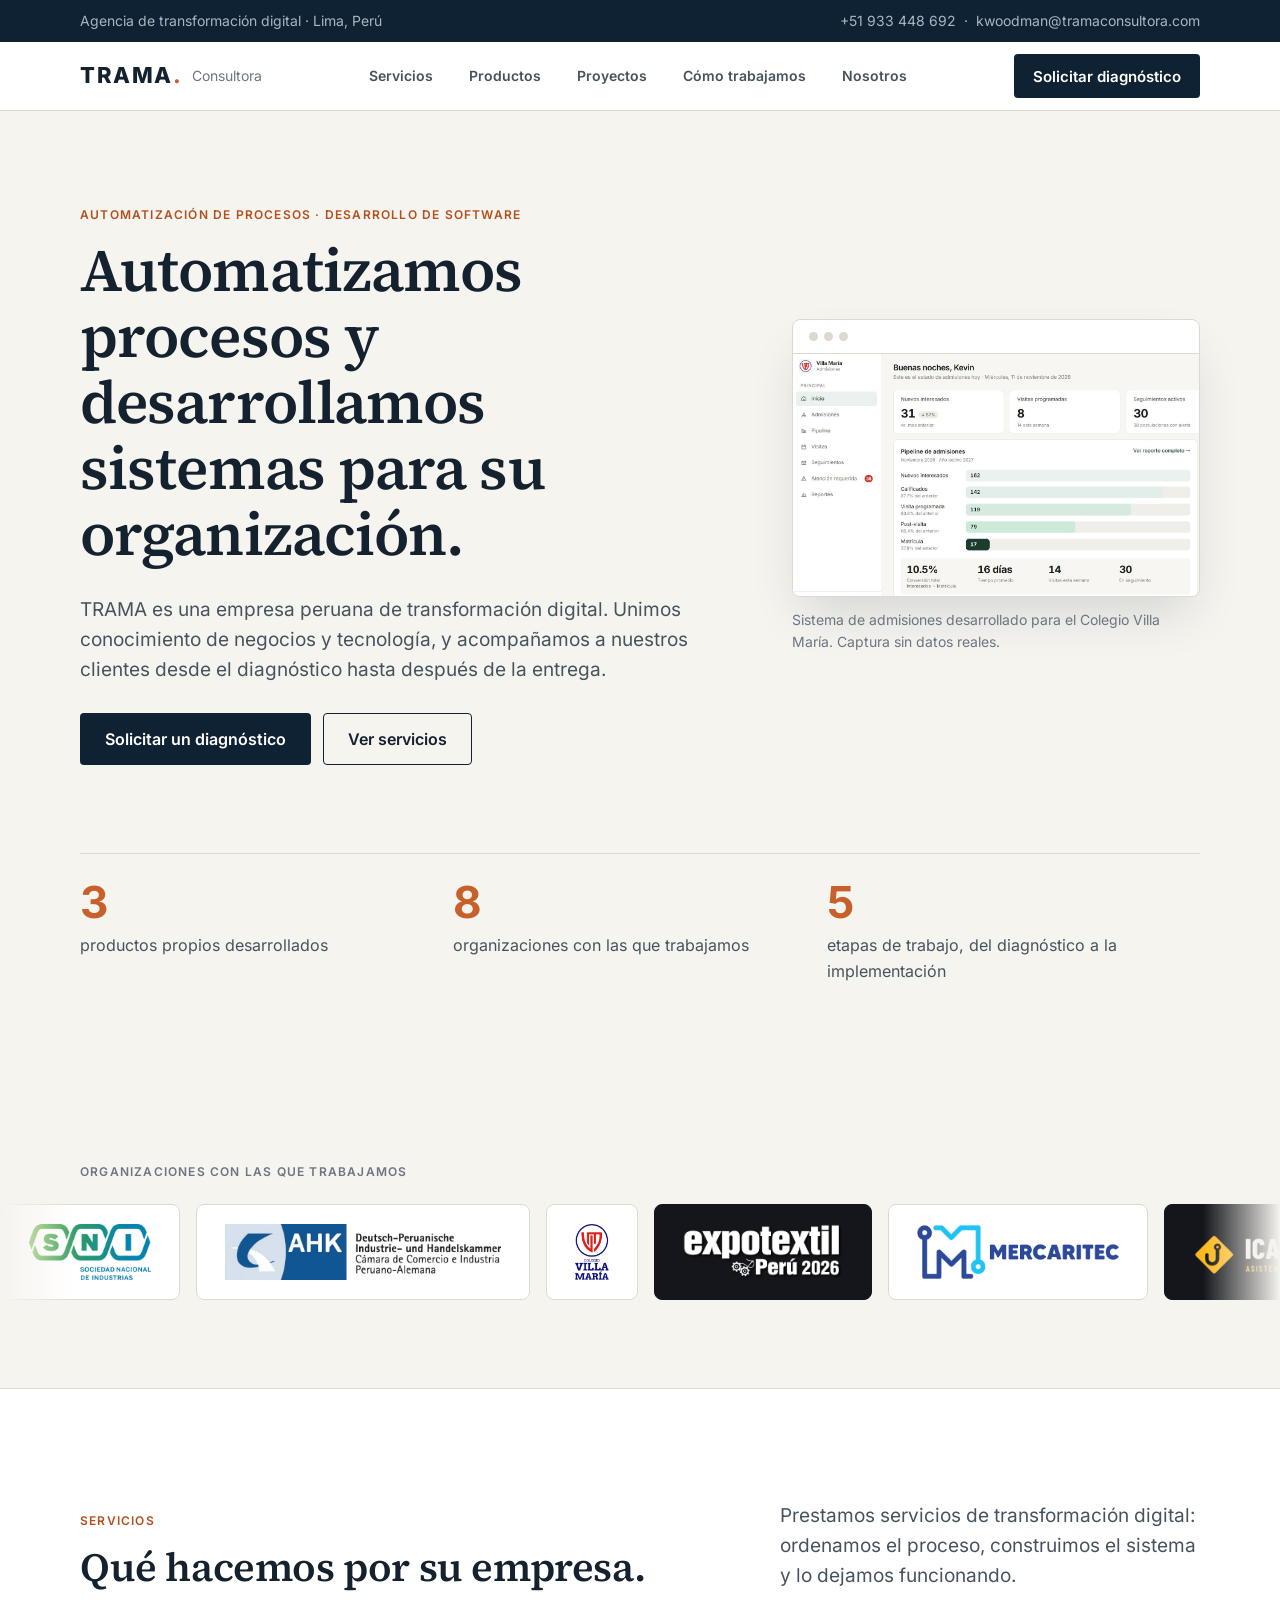
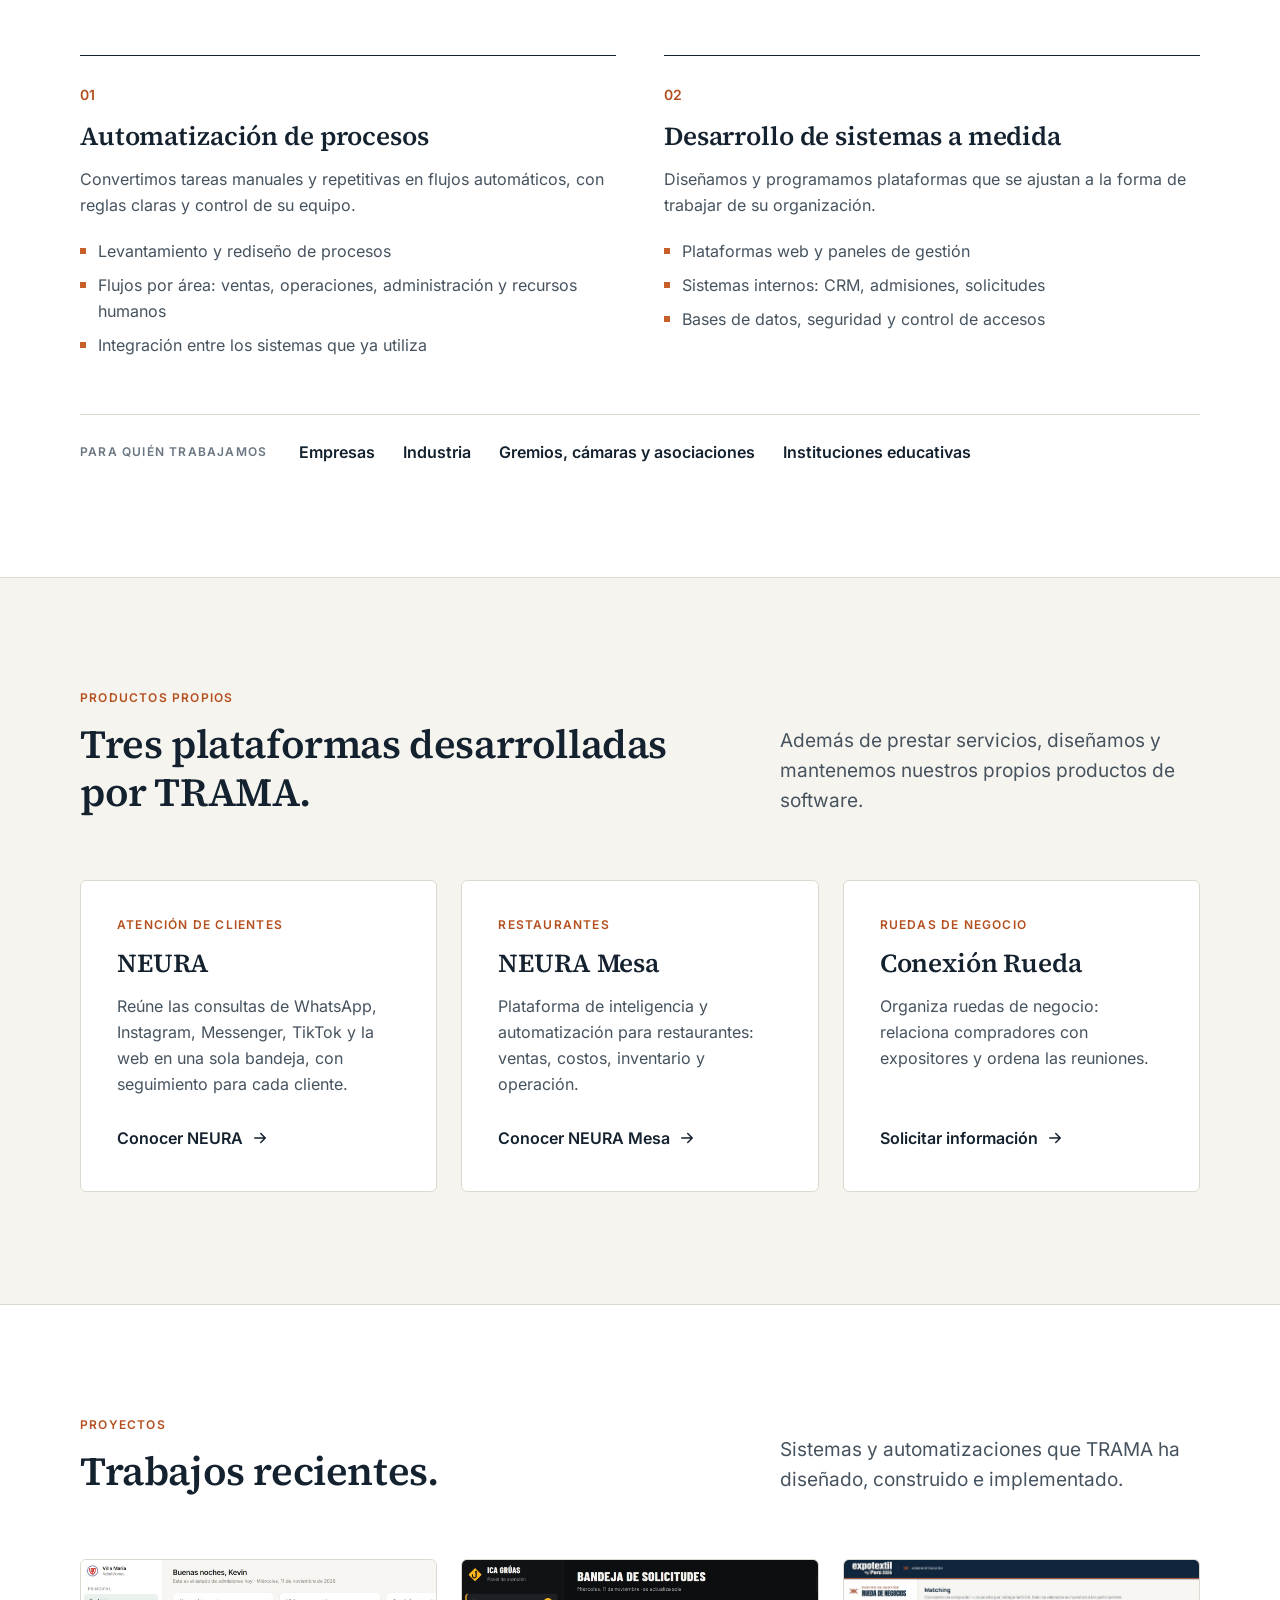
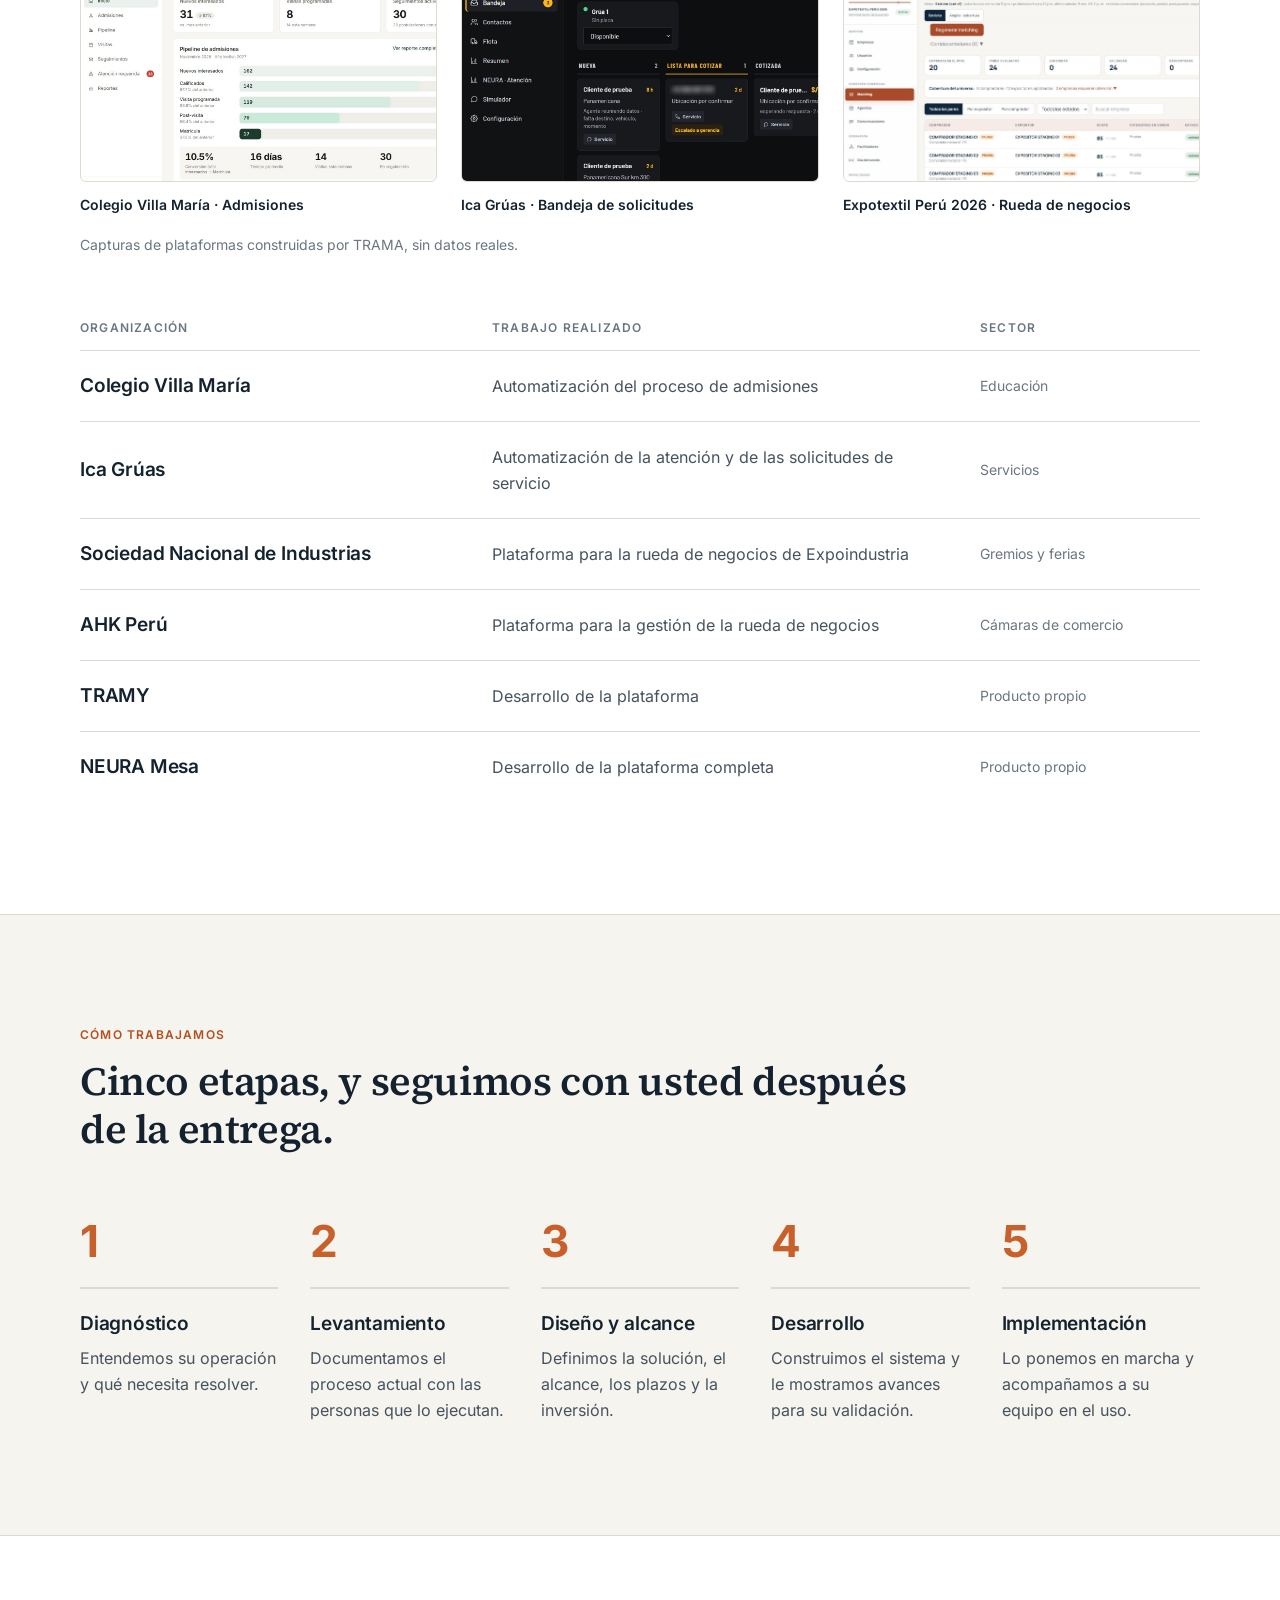
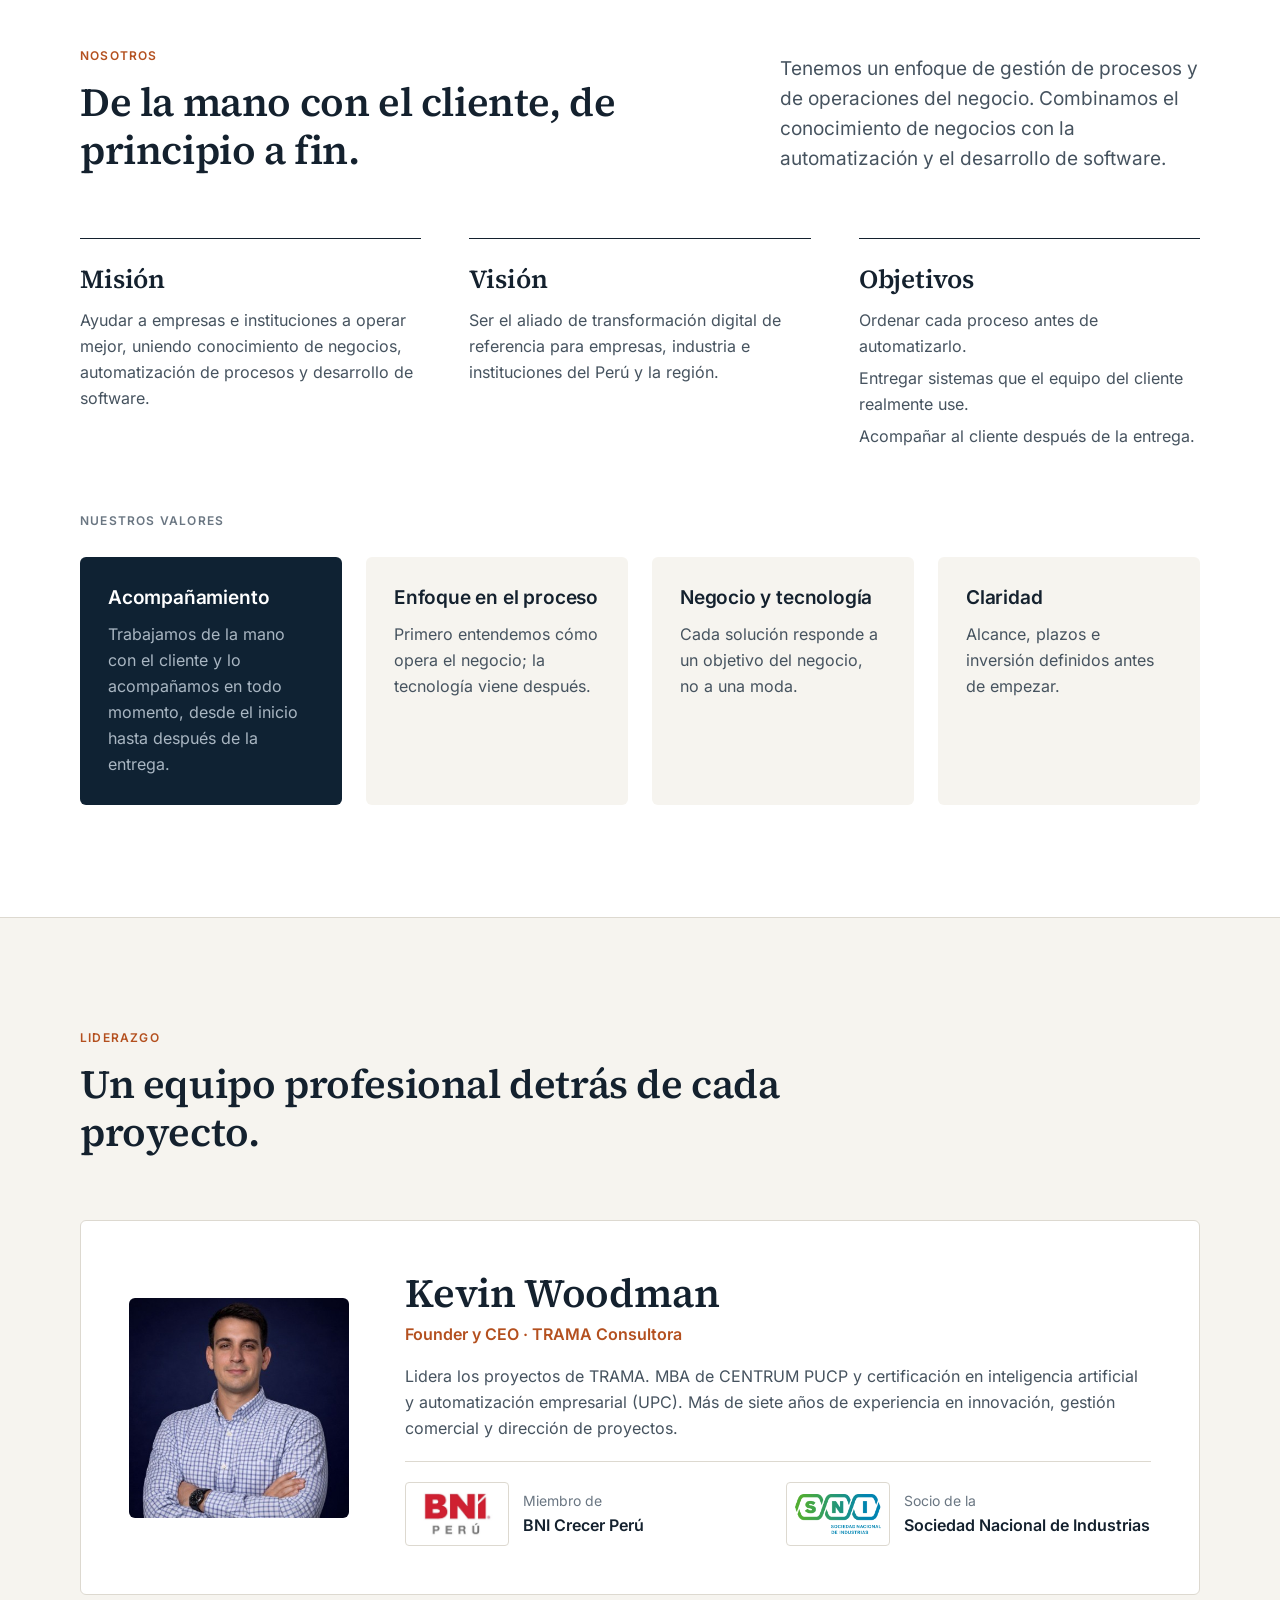
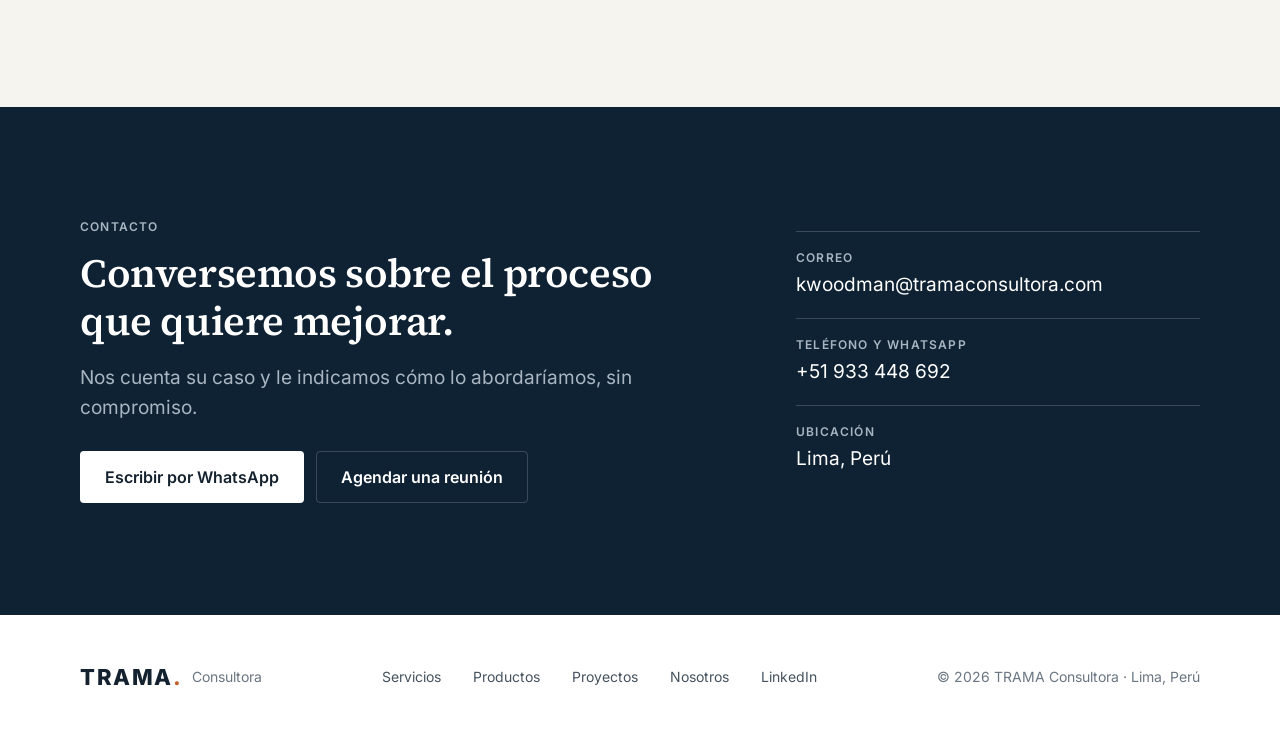
==== commit 589ea395: "Liderazgo: foto de Kevin Woodman y logos de BNI Perú y la SNI Co-Authored-By: Claude Fable 5.2 <nore" ====
--- a/index.html
+++ b/index.html
@@ -151,14 +151,14 @@
 
 /* Liderazgo */
 .lead-card{background:var(--white);border:1px solid var(--line);border-radius:6px;padding:24px;display:grid;gap:24px}
-.mono{display:flex;align-items:center;justify-content:center;width:120px;height:120px;border-radius:6px;background:var(--navy);color:#fff;font:600 40px/1 var(--serif);letter-spacing:.02em}
+.mono{width:140px;height:140px;border-radius:6px;object-fit:cover;background:var(--navy)}
 .lead-card h3{font-size:clamp(30px,6.4vw,40px);line-height:1.2}
 .role{font-weight:600;color:var(--or-d);margin-top:4px}
 .bio{color:var(--ink2);margin-top:16px}
 .memb{display:grid;gap:14px;margin-top:20px;padding-top:20px;border-top:1px solid var(--line)}
 .memb li{display:flex;align-items:center;gap:14px}
-.memb .lg{display:flex;align-items:center;justify-content:center;width:84px;height:48px;flex:none;border:1px solid var(--line);border-radius:4px;background:var(--white);padding:6px;font:700 15px/1 var(--sans);letter-spacing:.04em;color:var(--ink)}
-.memb .lg img{max-height:34px;width:auto}
+.memb .lg{display:flex;align-items:center;justify-content:center;width:104px;height:64px;flex:none;border:1px solid var(--line);border-radius:4px;background:var(--white);padding:8px}
+.memb .lg img{max-height:46px;max-width:100%;width:auto;height:auto}
 .memb small{display:block;font-size:14px;line-height:22px;color:var(--mut)}
 .memb b{font-weight:600}
 
@@ -222,7 +222,7 @@
   .vals ul{grid-template-columns:repeat(4,1fr);gap:24px;margin-top:28px}
   .vals li{padding:28px}
   .lead-card{grid-template-columns:220px minmax(0,1fr);gap:56px;padding:48px;align-items:center}
-  .mono{width:220px;height:260px;font-size:72px}
+  .mono{width:220px;height:220px}
   .memb{grid-template-columns:1fr 1fr;gap:16px}
   .cta{padding:112px 0}
   .cta-grid{grid-template-columns:minmax(0,620px) minmax(0,1fr);gap:96px;align-items:center}
@@ -386,14 +386,14 @@
   <div class="wrap">
     <div class="head one"><div><span class="kick">Liderazgo</span><h2 id="lid-h">Un equipo profesional detrás de cada proyecto.</h2></div></div>
     <div class="lead-card">
-      <div class="mono" aria-hidden="true">KW</div>
+      <img class="mono" src="/assets/kevin-woodman.jpg" width="400" height="400" loading="lazy" alt="Kevin Woodman, Founder y CEO de TRAMA Consultora">
       <div>
         <h3>Kevin Woodman</h3>
         <p class="role">Founder y CEO · TRAMA Consultora</p>
         <p class="bio">Lidera los proyectos de TRAMA. MBA de CENTRUM PUCP y certificación en inteligencia artificial y automatización empresarial (UPC). Más de siete años de experiencia en innovación, gestión comercial y dirección de proyectos.</p>
         <ul class="memb">
-          <li><span class="lg">BNI</span><div><small>Miembro de</small><b>BNI Crecer Perú</b></div></li>
-          <li><span class="lg"><img loading="lazy" src="/assets/logo-sni.png" width="348" height="160" alt=""></span><div><small>Socio de la</small><b>Sociedad Nacional de Industrias</b></div></li>
+          <li><span class="lg"><img loading="lazy" src="/assets/logo-bni.png" width="301" height="195" alt=""></span><div><small>Miembro de</small><b>BNI Crecer Perú</b></div></li>
+          <li><span class="lg"><img loading="lazy" src="/assets/logo-sni-color.png" width="600" height="277" alt=""></span><div><small>Socio de la</small><b>Sociedad Nacional de Industrias</b></div></li>
         </ul>
       </div>
     </div>
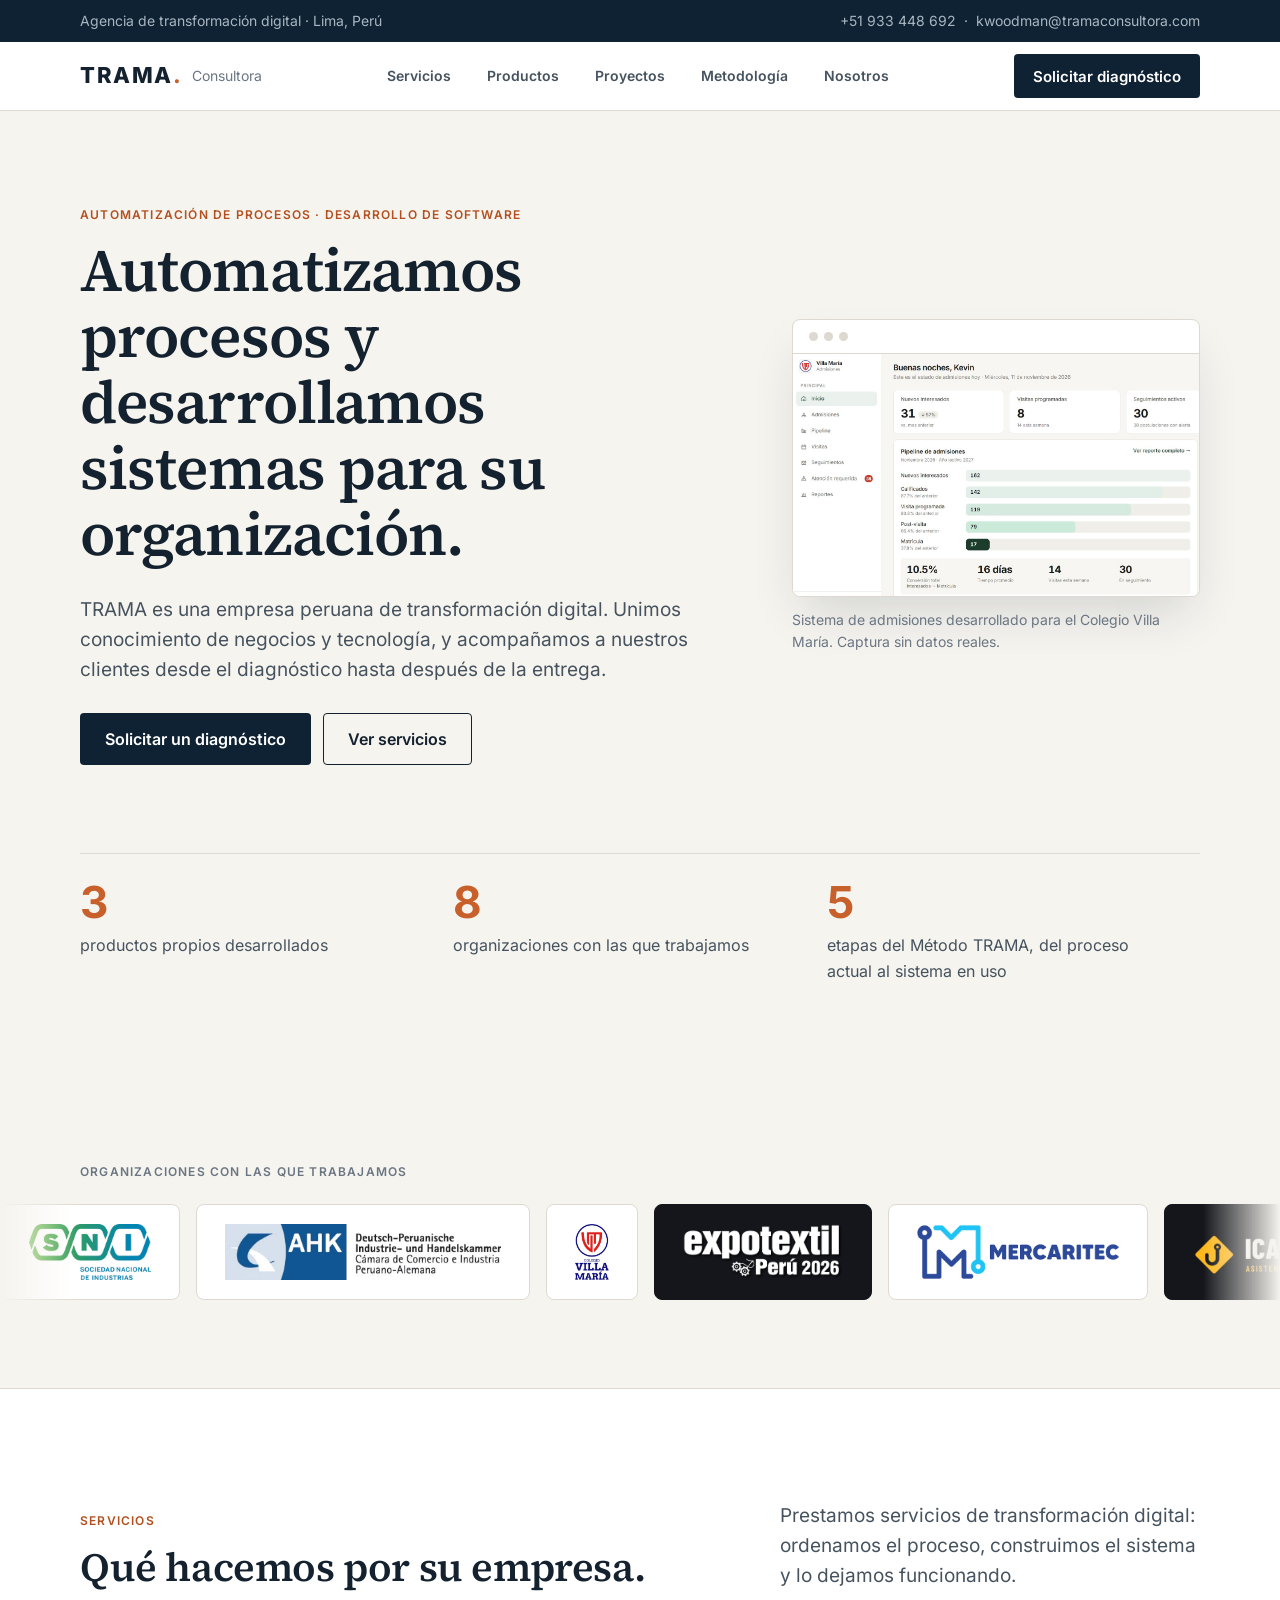
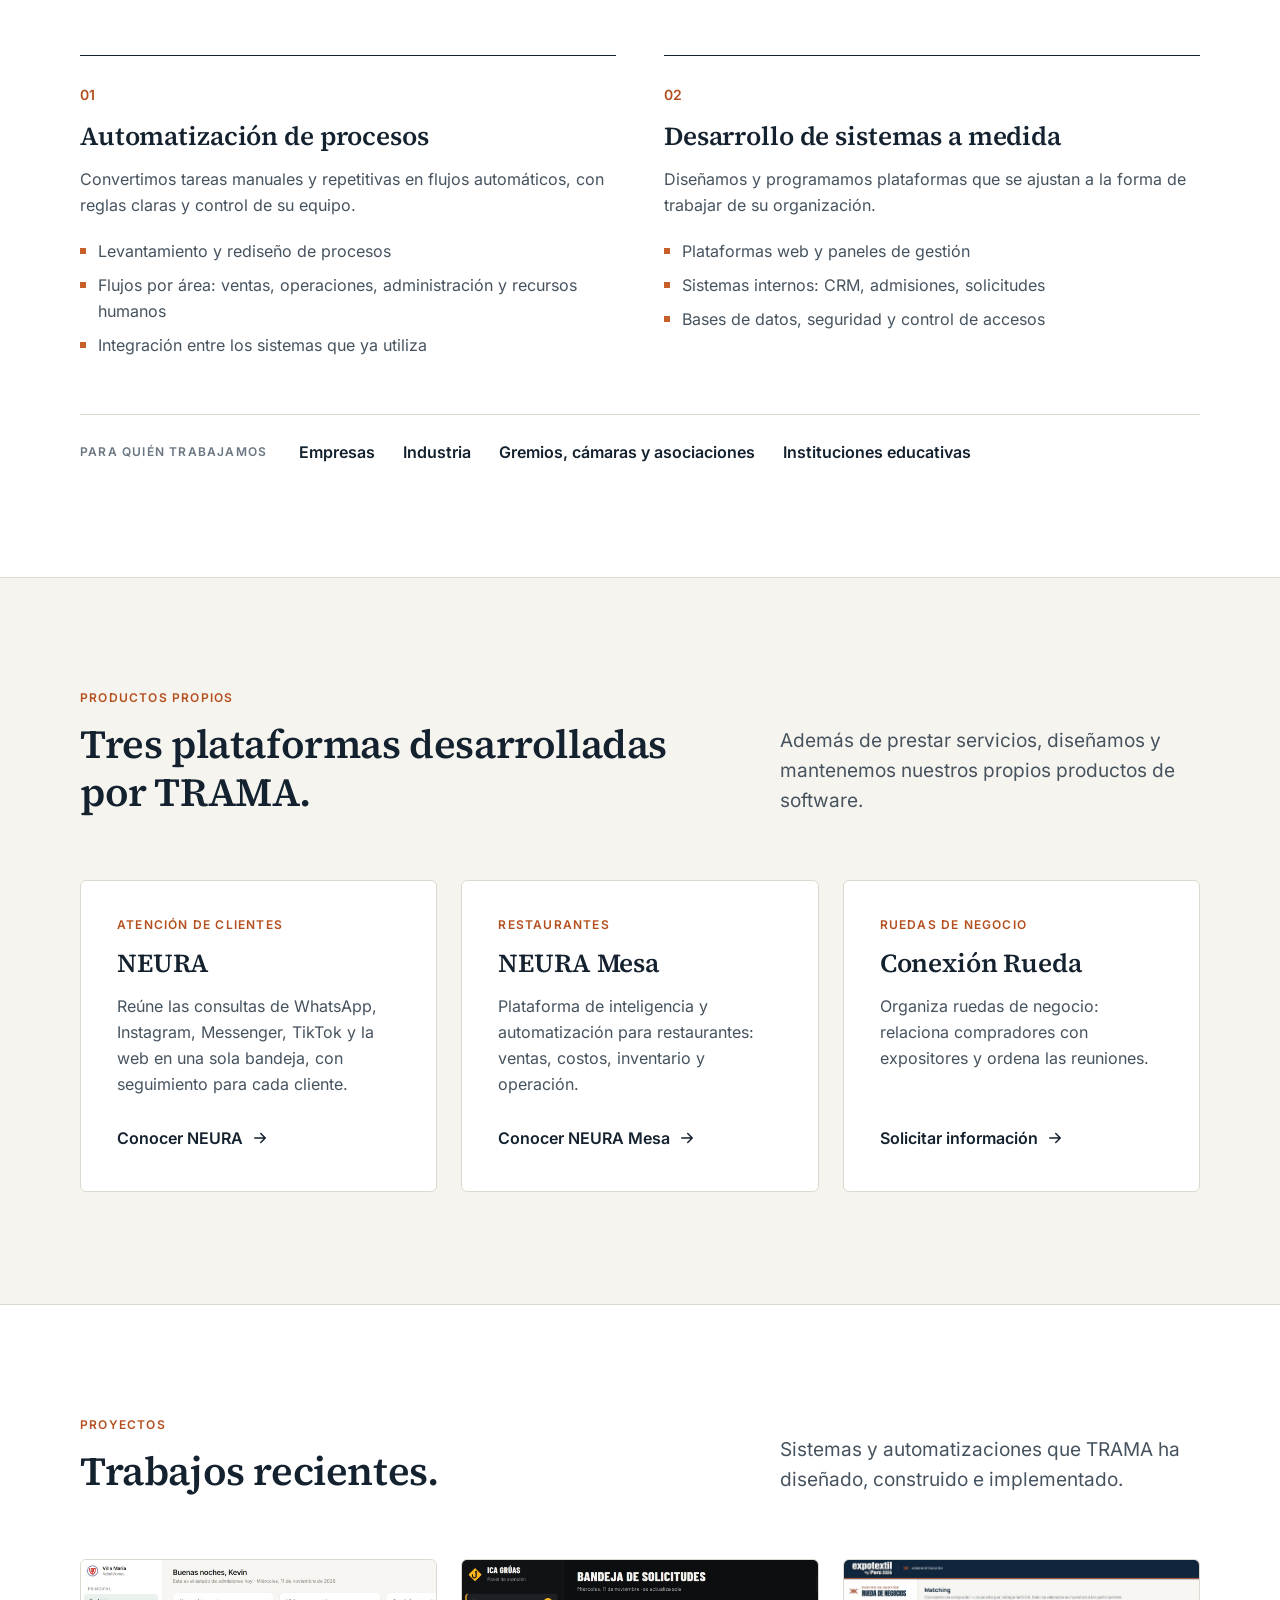
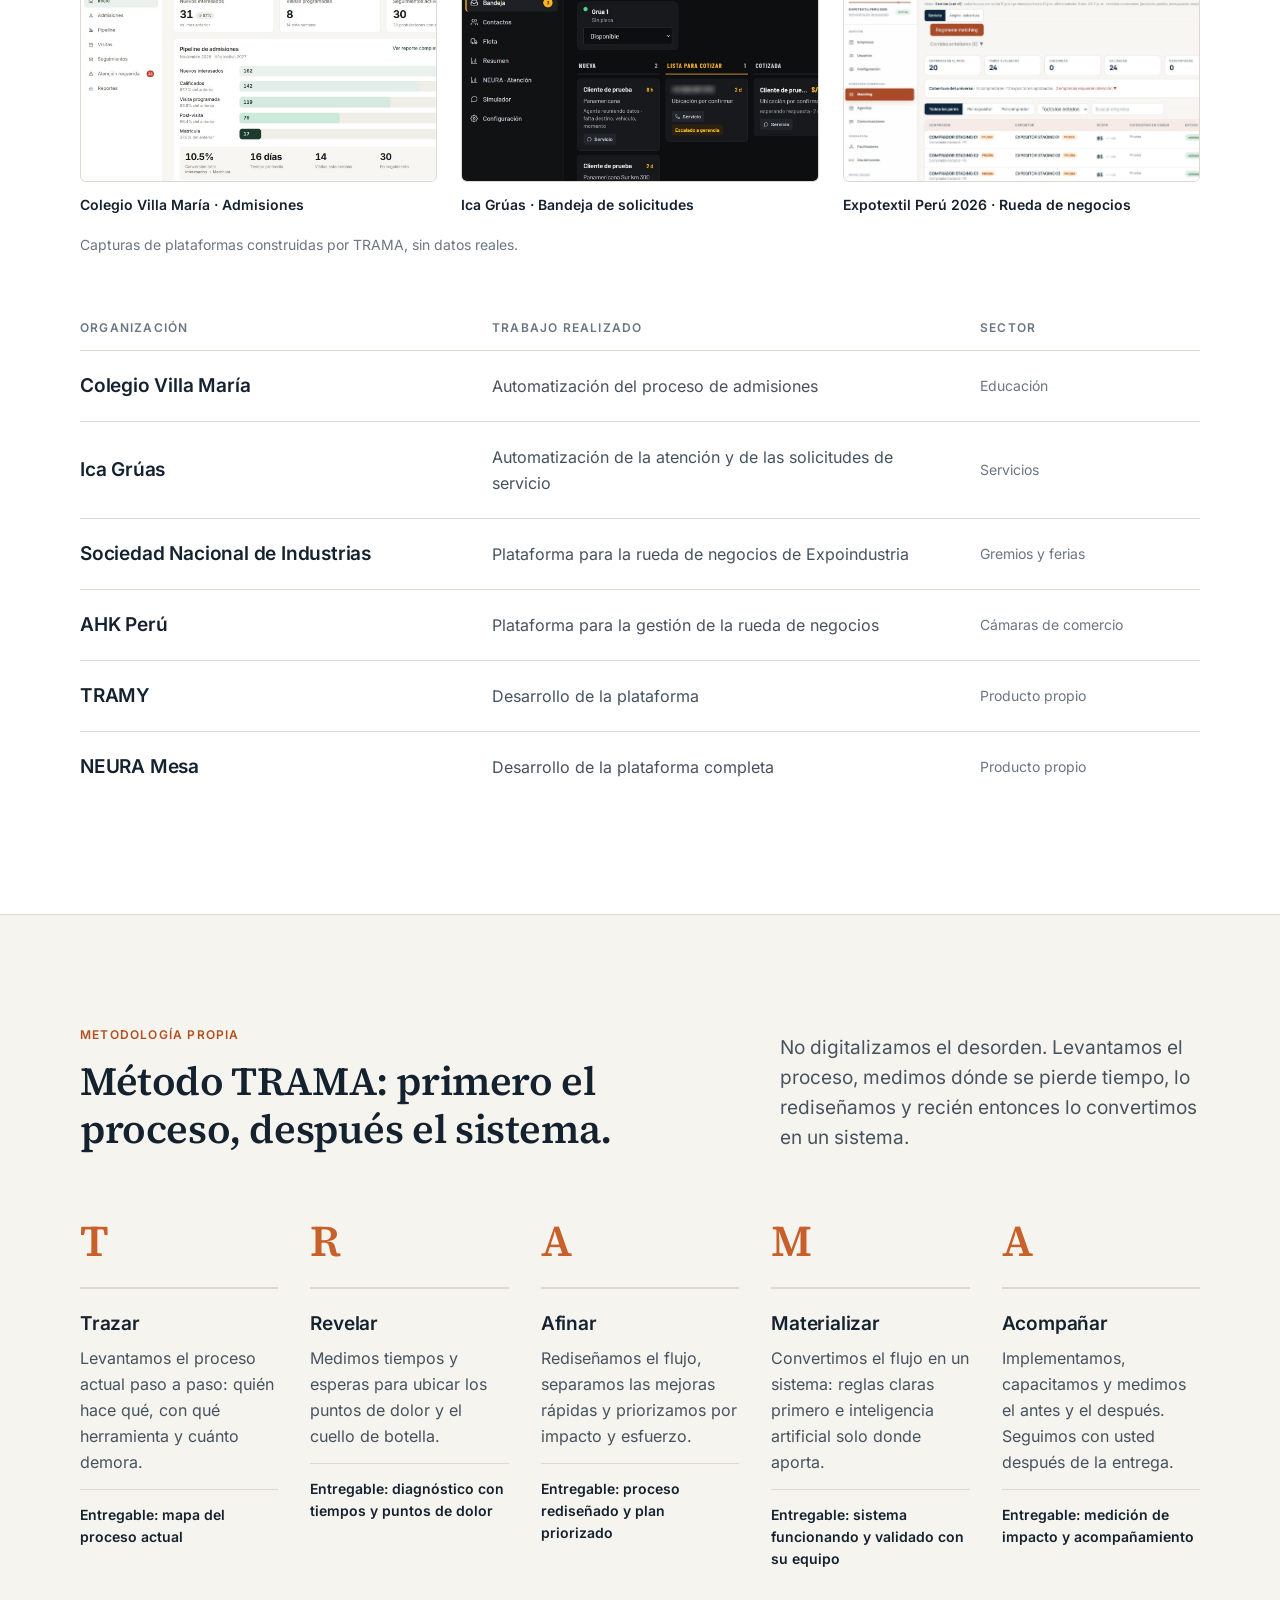
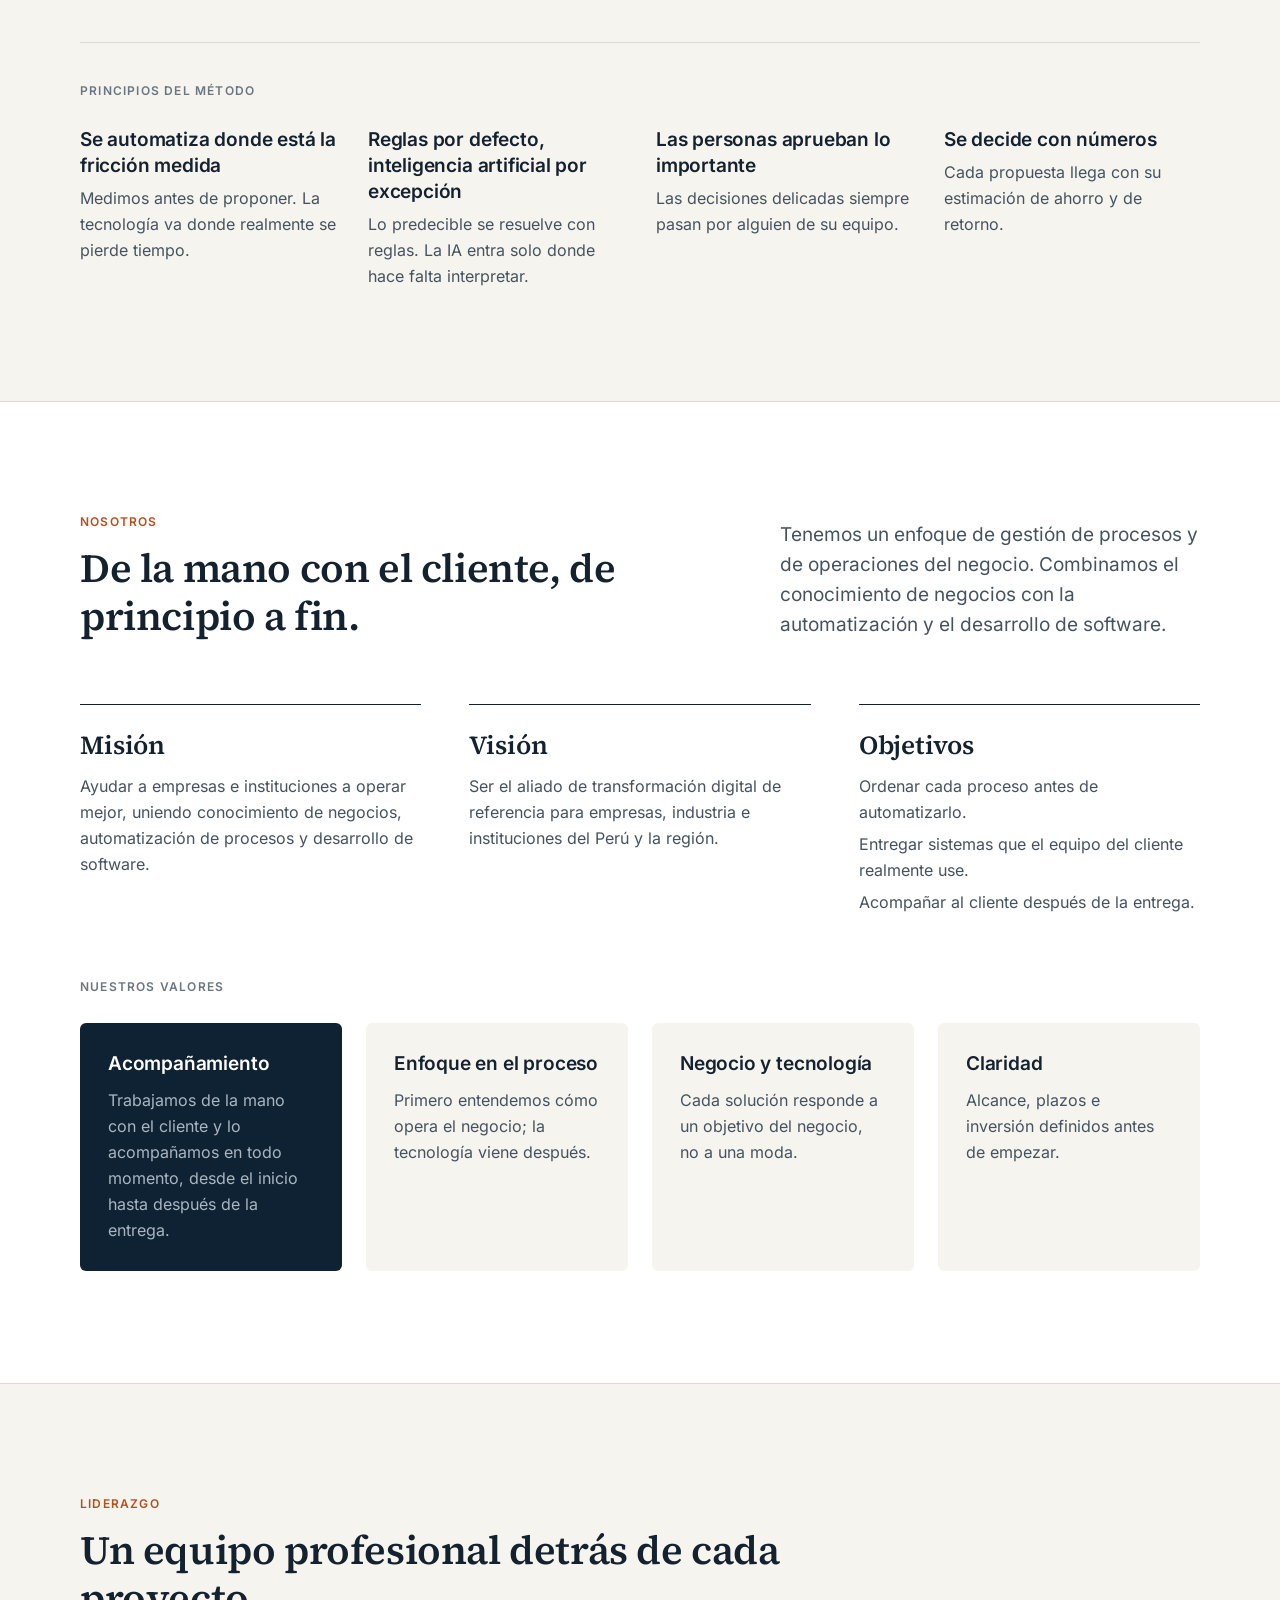
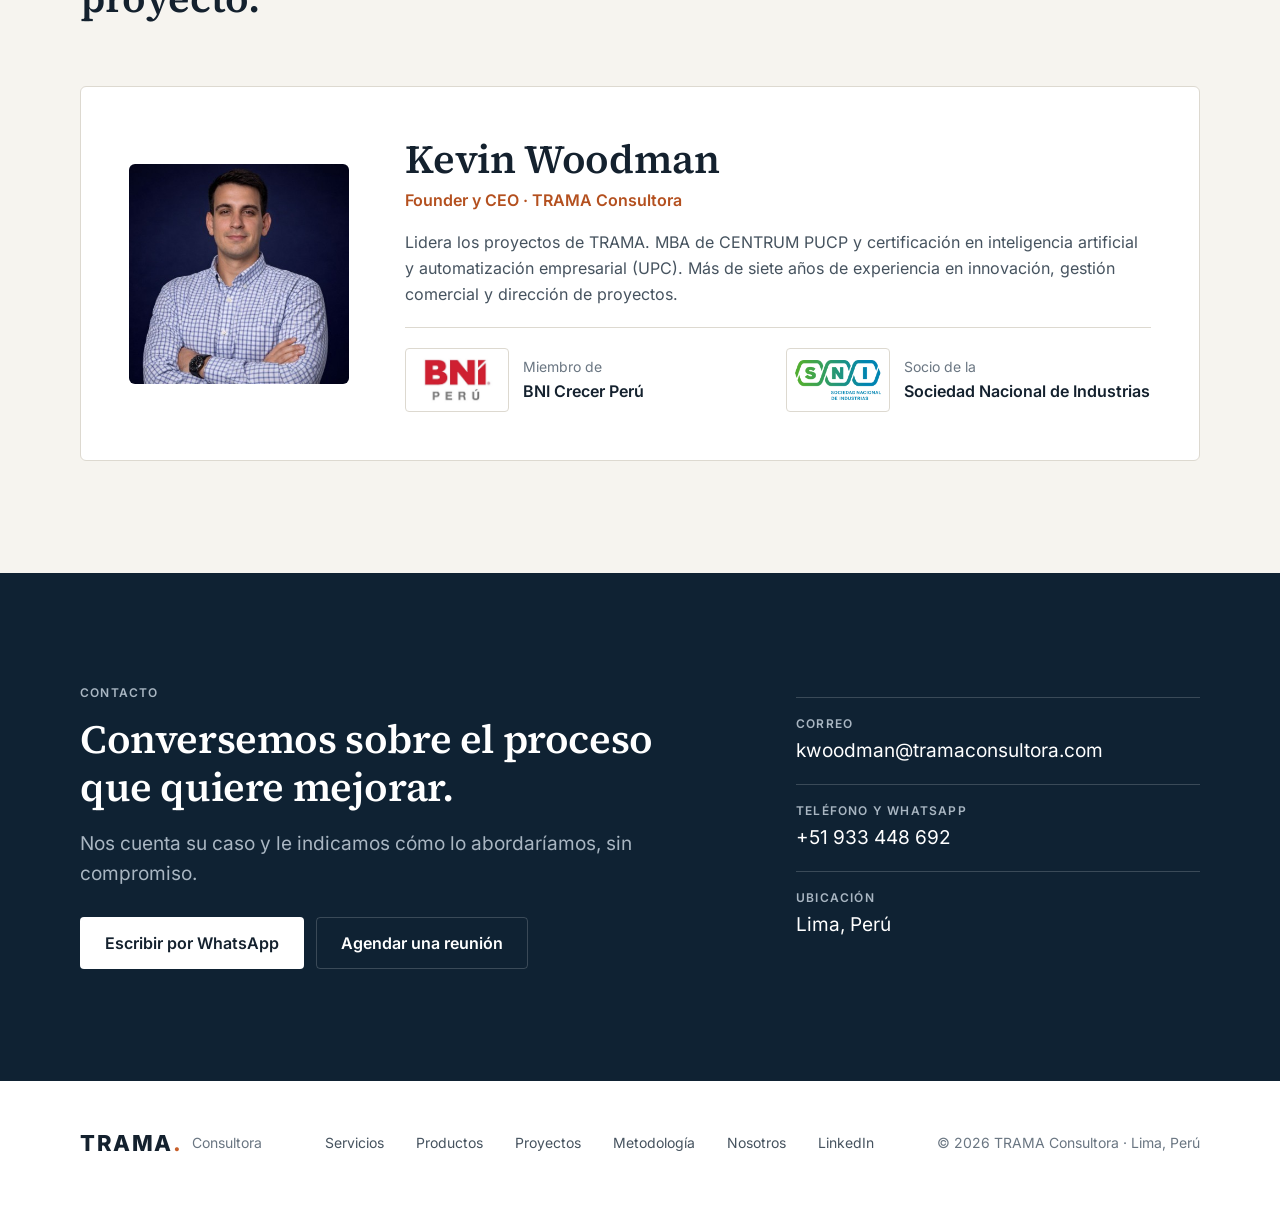
==== commit a18149f9: "Método TRAMA: metodología propia de transformación de procesos Reemplaza la sección «Cómo trabajamos" ====
--- a/index.html
+++ b/index.html
@@ -132,9 +132,15 @@
 
 /* Método */
 .steps{display:grid}
-.steps li{display:grid;grid-template-columns:36px 1fr;gap:6px 20px;padding:20px 0;border-top:2px solid var(--line)}
+.steps li{display:grid;grid-template-columns:40px 1fr;gap:6px 20px;padding:20px 0;border-top:2px solid var(--line)}
 .steps b{grid-row:1/3}
 .steps p{color:var(--ink2)}
+.steps small{grid-column:2;display:block;font-size:14px;line-height:22px;font-weight:600;color:var(--ink);margin-top:6px}
+.method b{font-family:var(--serif);font-weight:600}
+.princ{margin-top:40px;padding-top:28px;border-top:1px solid var(--line)}
+.princ ul{display:grid;gap:20px;margin-top:20px}
+.princ li{display:grid;gap:6px;align-content:start}
+.princ p{color:var(--ink2)}
 
 /* Nosotros */
 .mvo{display:grid}
@@ -217,6 +223,9 @@
   .steps li{display:block;padding:0;border:0}
   .steps b{display:block;padding-bottom:22px;margin-bottom:22px;border-bottom:2px solid var(--line)}
   .steps h4{margin-bottom:8px}
+  .steps small{margin-top:14px;padding-top:14px;border-top:1px solid var(--line)}
+  .princ{margin-top:72px;padding-top:40px}
+  .princ ul{grid-template-columns:repeat(4,1fr);gap:32px;margin-top:28px}
   .mvo{grid-template-columns:repeat(3,1fr);gap:48px;margin-bottom:64px}
   .mvo article{padding:24px 0 0}
   .vals ul{grid-template-columns:repeat(4,1fr);gap:24px;margin-top:28px}
@@ -240,7 +249,7 @@
 <header class="top">
   <div class="wrap">
     <a class="brand" href="/" aria-label="TRAMA Consultora, inicio"><b>TRAMA<i>.</i></b><span>Consultora</span></a>
-    <nav aria-label="Principal"><a href="#servicios">Servicios</a><a href="#productos">Productos</a><a href="#proyectos">Proyectos</a><a href="#metodo">Cómo trabajamos</a><a href="#nosotros">Nosotros</a></nav>
+    <nav aria-label="Principal"><a href="#servicios">Servicios</a><a href="#productos">Productos</a><a href="#proyectos">Proyectos</a><a href="#metodo">Metodología</a><a href="#nosotros">Nosotros</a></nav>
     <a class="btn primary sm" href="#contacto">Solicitar diagnóstico</a>
   </div>
 </header>
@@ -263,7 +272,7 @@
     <ul class="facts">
       <li><b>3</b><span>productos propios desarrollados</span></li>
       <li><b>8</b><span>organizaciones con las que trabajamos</span></li>
-      <li><b>5</b><span>etapas de trabajo, del diagnóstico a la implementación</span></li>
+      <li><b>5</b><span>etapas del Método TRAMA, del proceso actual al sistema en uso</span></li>
     </ul>
   </div>
 </section>
@@ -348,14 +357,26 @@
 
 <section class="sec" id="metodo" aria-labelledby="met-h">
   <div class="wrap">
-    <div class="head one"><div><span class="kick">Cómo trabajamos</span><h2 id="met-h">Cinco etapas, y seguimos con usted después de la entrega.</h2></div></div>
-    <ol class="steps">
-      <li><b>1</b><h4>Diagnóstico</h4><p>Entendemos su operación y qué necesita resolver.</p></li>
-      <li><b>2</b><h4>Levantamiento</h4><p>Documentamos el proceso actual con las personas que lo ejecutan.</p></li>
-      <li><b>3</b><h4>Diseño y alcance</h4><p>Definimos la solución, el alcance, los plazos y la inversión.</p></li>
-      <li><b>4</b><h4>Desarrollo</h4><p>Construimos el sistema y le mostramos avances para su validación.</p></li>
-      <li><b>5</b><h4>Implementación</h4><p>Lo ponemos en marcha y acompañamos a su equipo en el uso.</p></li>
+    <div class="head">
+      <div><span class="kick">Metodología propia</span><h2 id="met-h">Método TRAMA: primero el proceso, después el sistema.</h2></div>
+      <p class="lead">No digitalizamos el desorden. Levantamos el proceso, medimos dónde se pierde tiempo, lo rediseñamos y recién entonces lo convertimos en un sistema.</p>
+    </div>
+    <ol class="steps method">
+      <li><b>T</b><h4>Trazar</h4><p>Levantamos el proceso actual paso a paso: quién hace qué, con qué herramienta y cuánto demora.</p><small>Entregable: mapa del proceso actual</small></li>
+      <li><b>R</b><h4>Revelar</h4><p>Medimos tiempos y esperas para ubicar los puntos de dolor y el cuello de botella.</p><small>Entregable: diagnóstico con tiempos y puntos de dolor</small></li>
+      <li><b>A</b><h4>Afinar</h4><p>Rediseñamos el flujo, separamos las mejoras rápidas y priorizamos por impacto y esfuerzo.</p><small>Entregable: proceso rediseñado y plan priorizado</small></li>
+      <li><b>M</b><h4>Materializar</h4><p>Convertimos el flujo en un sistema: reglas claras primero e inteligencia artificial solo donde aporta.</p><small>Entregable: sistema funcionando y validado con su equipo</small></li>
+      <li><b>A</b><h4>Acompañar</h4><p>Implementamos, capacitamos y medimos el antes y el después. Seguimos con usted después de la entrega.</p><small>Entregable: medición de impacto y acompañamiento</small></li>
     </ol>
+    <div class="princ">
+      <span class="kick mut flat">Principios del método</span>
+      <ul>
+        <li><h4>Se automatiza donde está la fricción medida</h4><p>Medimos antes de proponer. La tecnología va donde realmente se pierde tiempo.</p></li>
+        <li><h4>Reglas por defecto, inteligencia artificial por excepción</h4><p>Lo predecible se resuelve con reglas. La IA entra solo donde hace falta interpretar.</p></li>
+        <li><h4>Las personas aprueban lo importante</h4><p>Las decisiones delicadas siempre pasan por alguien de su equipo.</p></li>
+        <li><h4>Se decide con números</h4><p>Cada propuesta llega con su estimación de ahorro y de retorno.</p></li>
+      </ul>
+    </div>
   </div>
 </section>
 
@@ -420,7 +441,7 @@
 <footer class="foot">
   <div class="wrap">
     <a class="brand" href="/" aria-label="TRAMA Consultora, inicio"><b>TRAMA<i>.</i></b><span>Consultora</span></a>
-    <nav aria-label="Pie"><a href="#servicios">Servicios</a><a href="#productos">Productos</a><a href="#proyectos">Proyectos</a><a href="#nosotros">Nosotros</a><a href="https://www.linkedin.com/company/tramalatam/" rel="noopener">LinkedIn</a></nav>
+    <nav aria-label="Pie"><a href="#servicios">Servicios</a><a href="#productos">Productos</a><a href="#proyectos">Proyectos</a><a href="#metodo">Metodología</a><a href="#nosotros">Nosotros</a><a href="https://www.linkedin.com/company/tramalatam/" rel="noopener">LinkedIn</a></nav>
     <span>© 2026 TRAMA Consultora · Lima, Perú</span>
   </div>
 </footer>
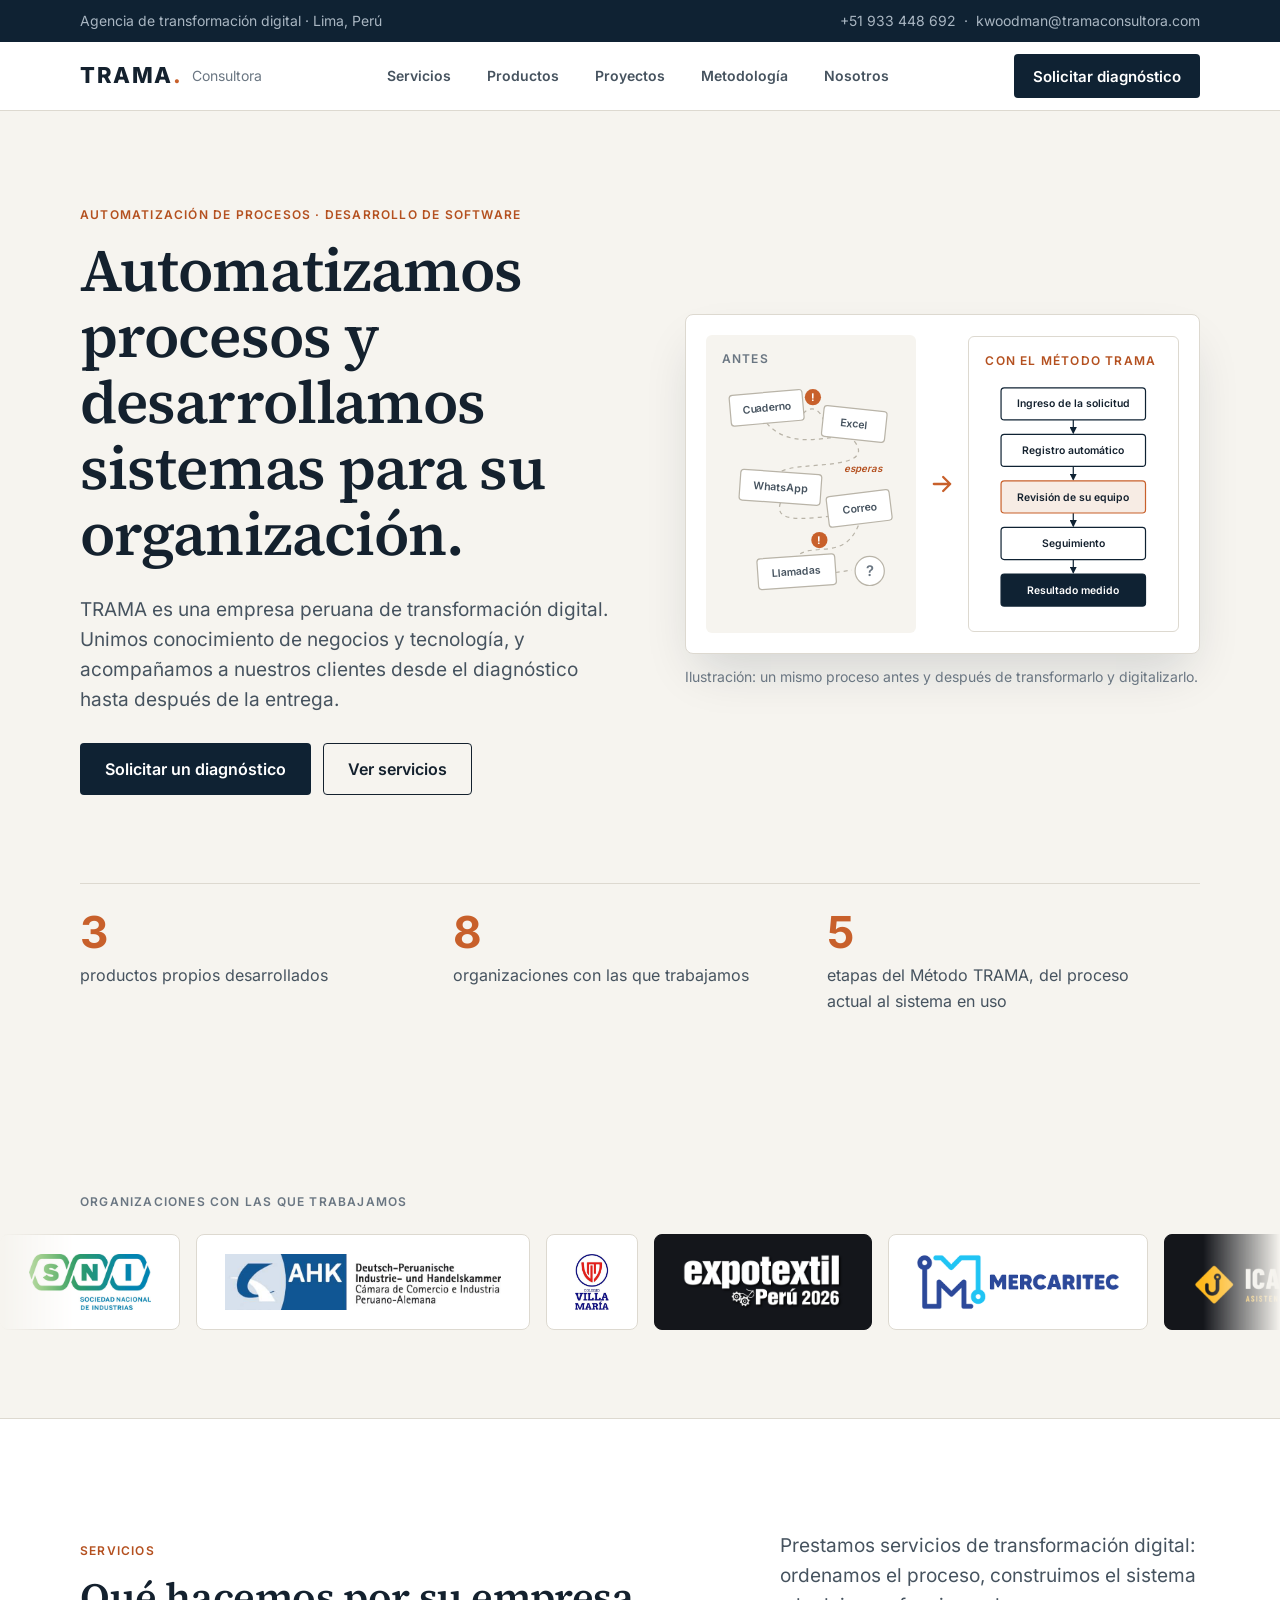
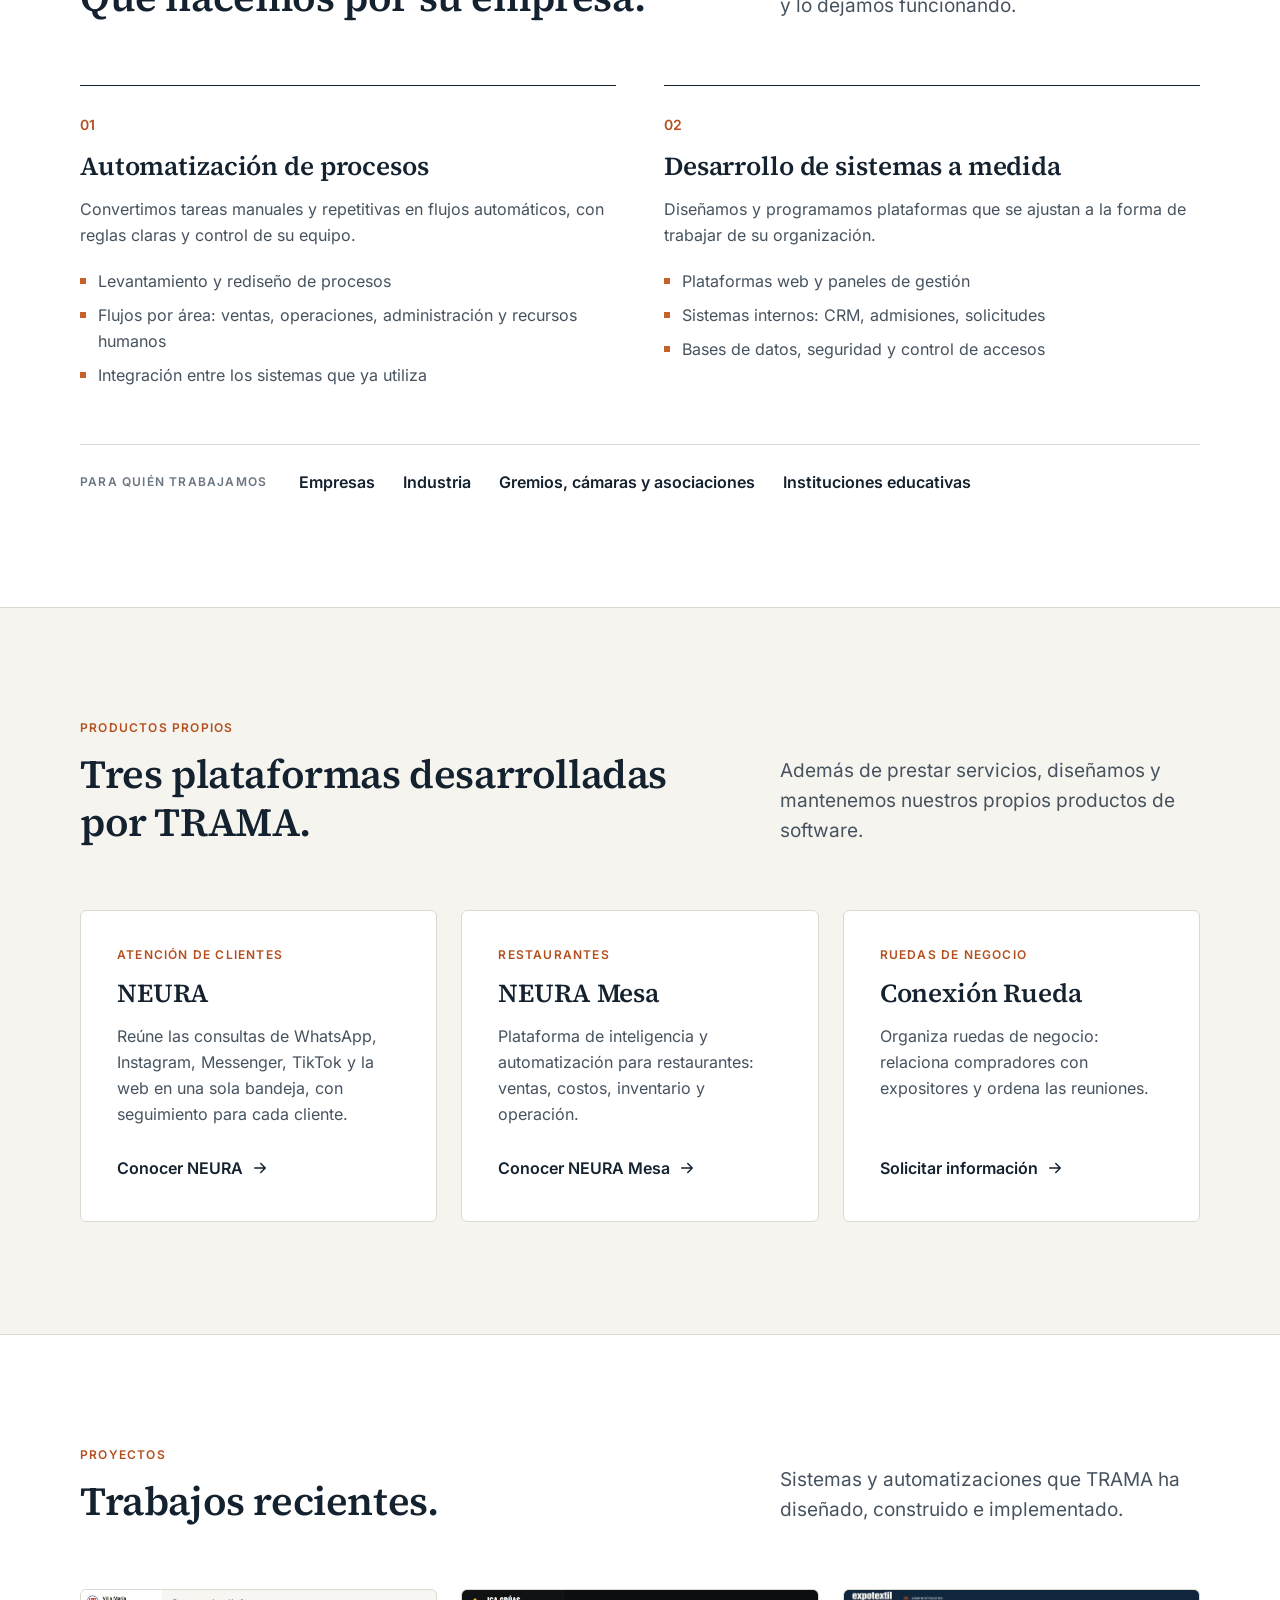
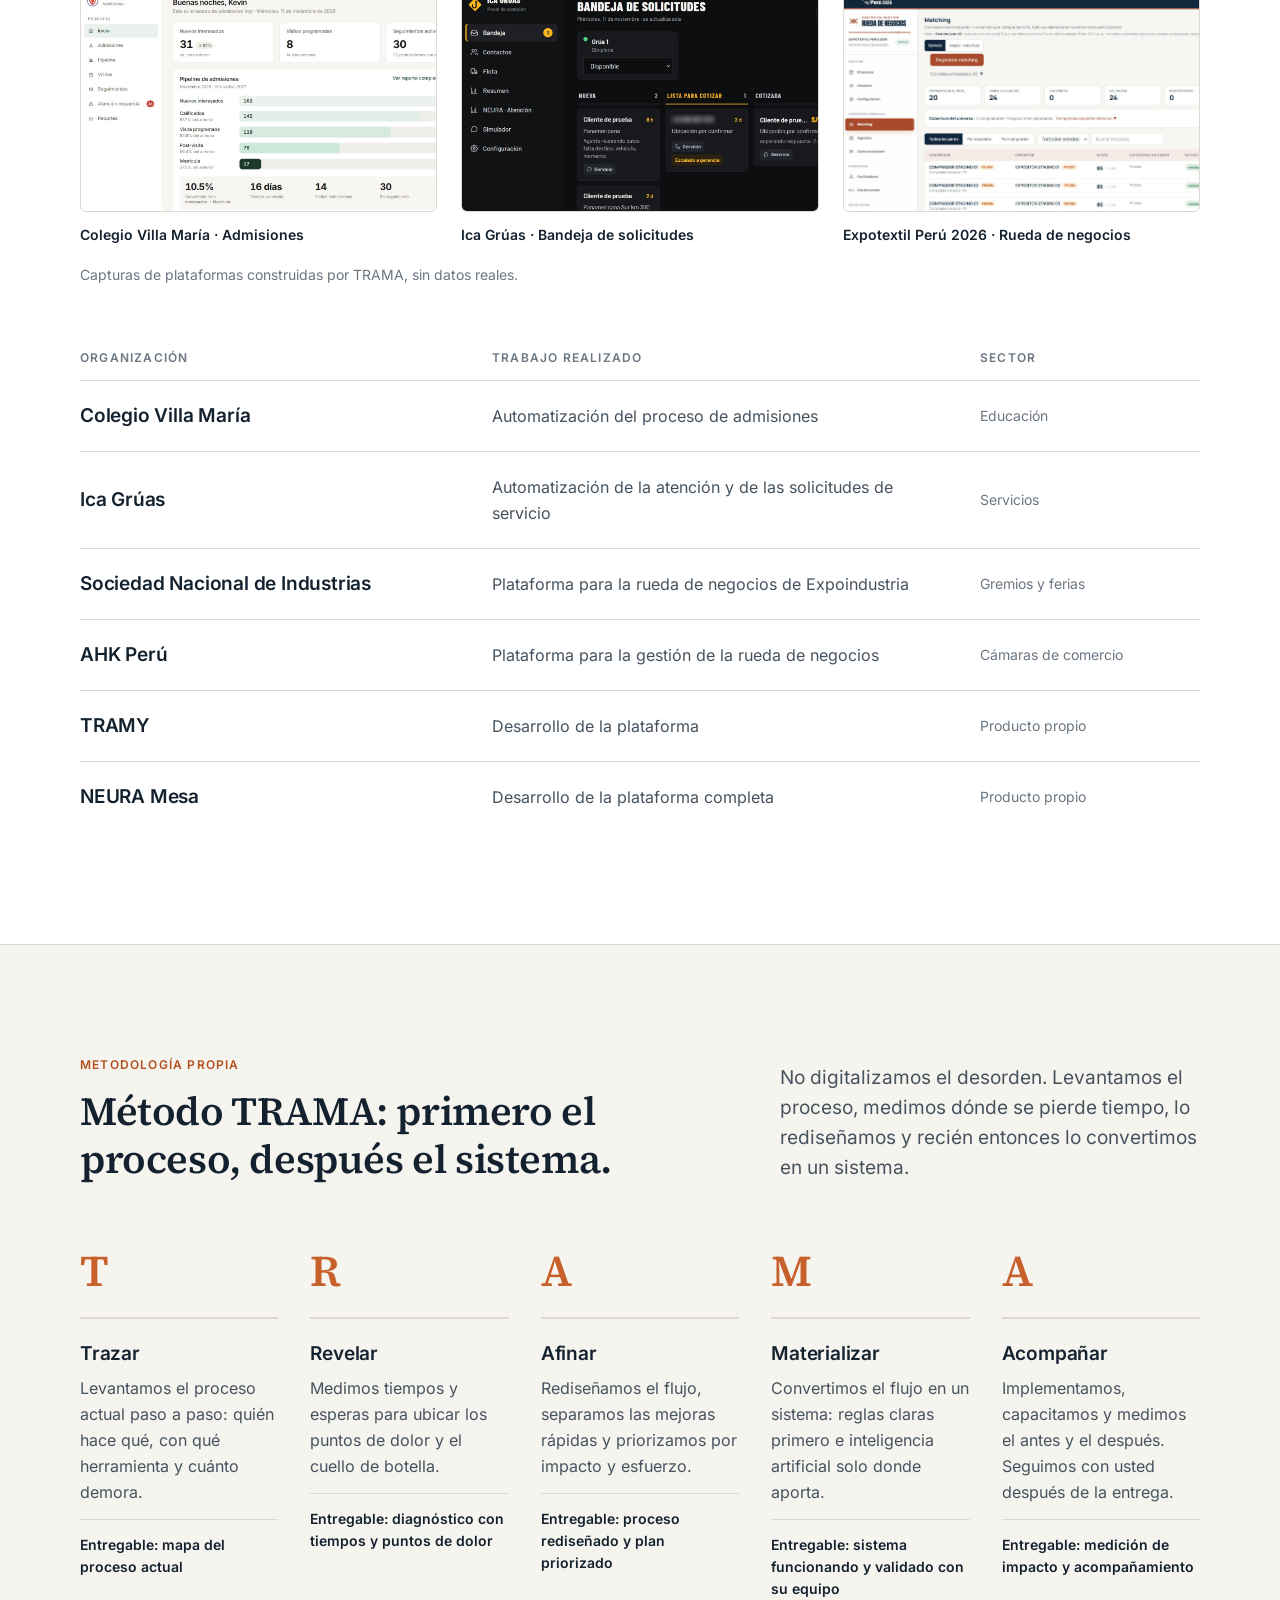
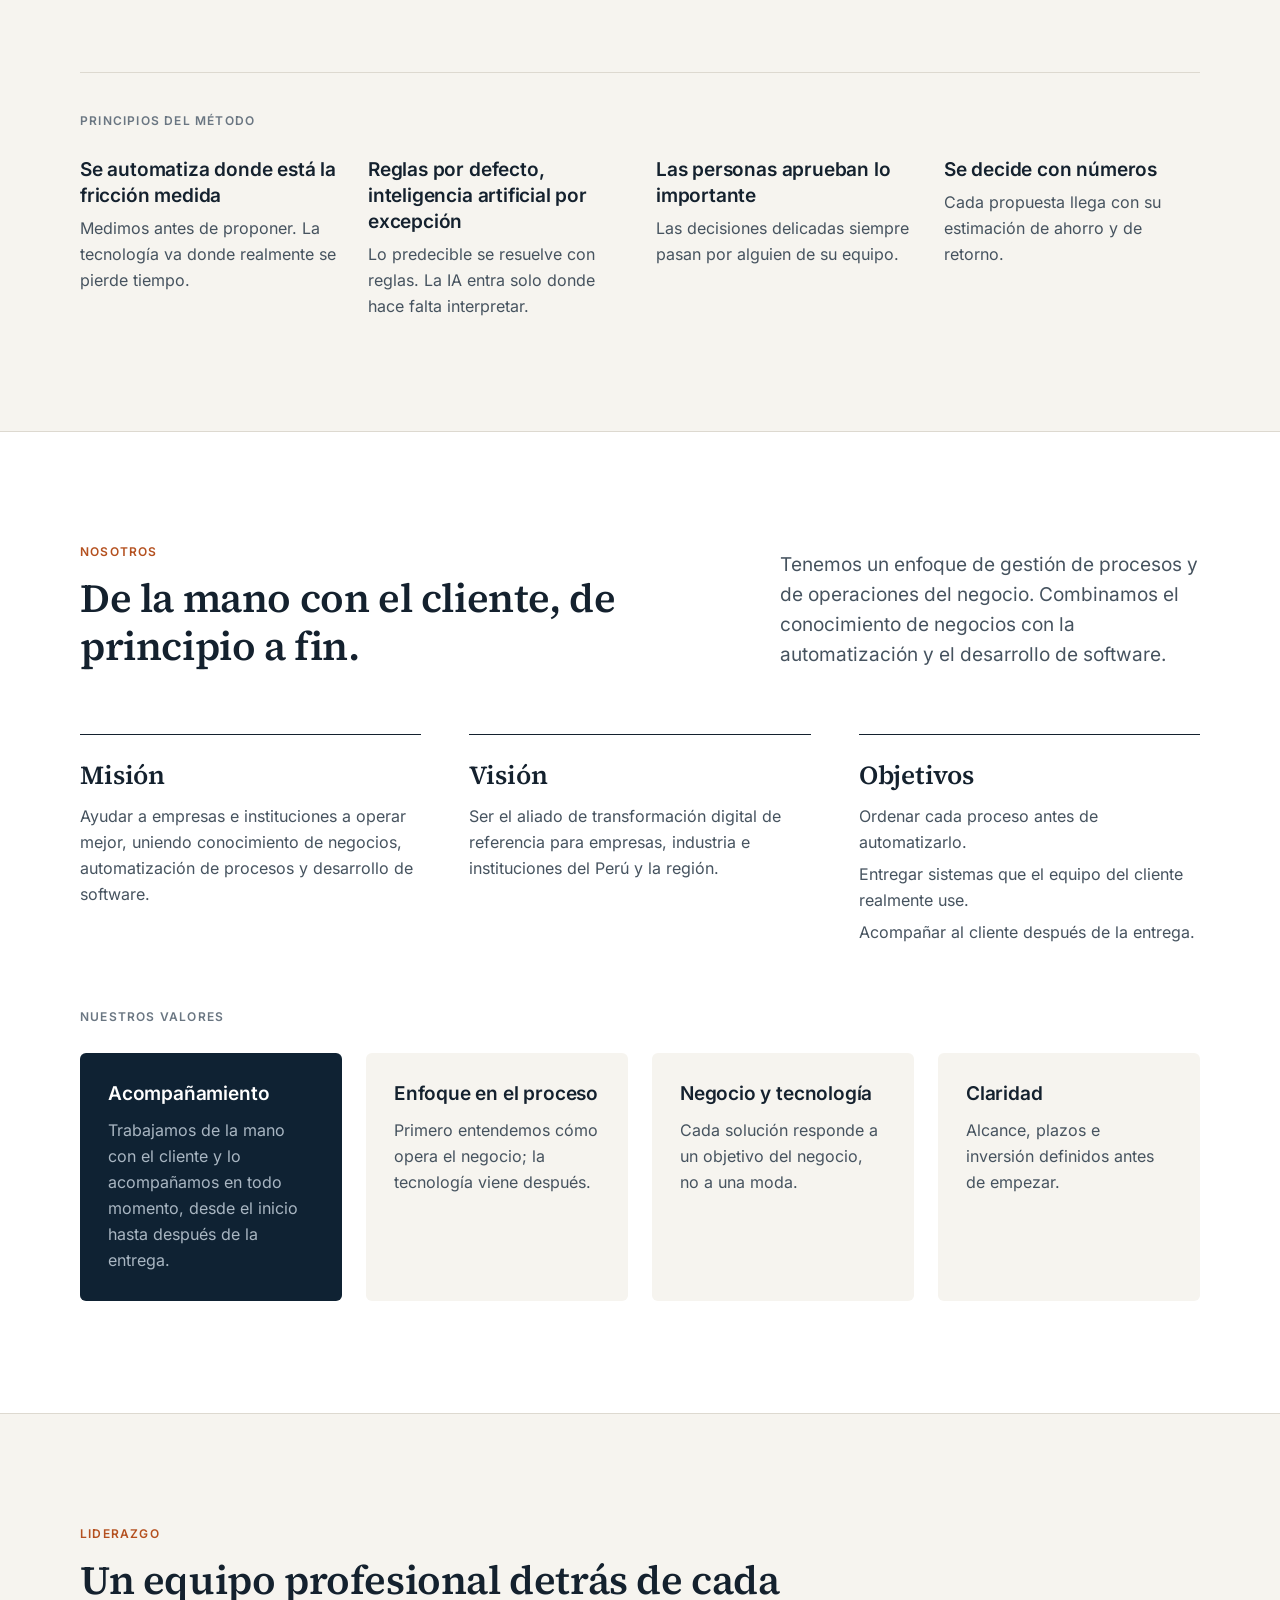
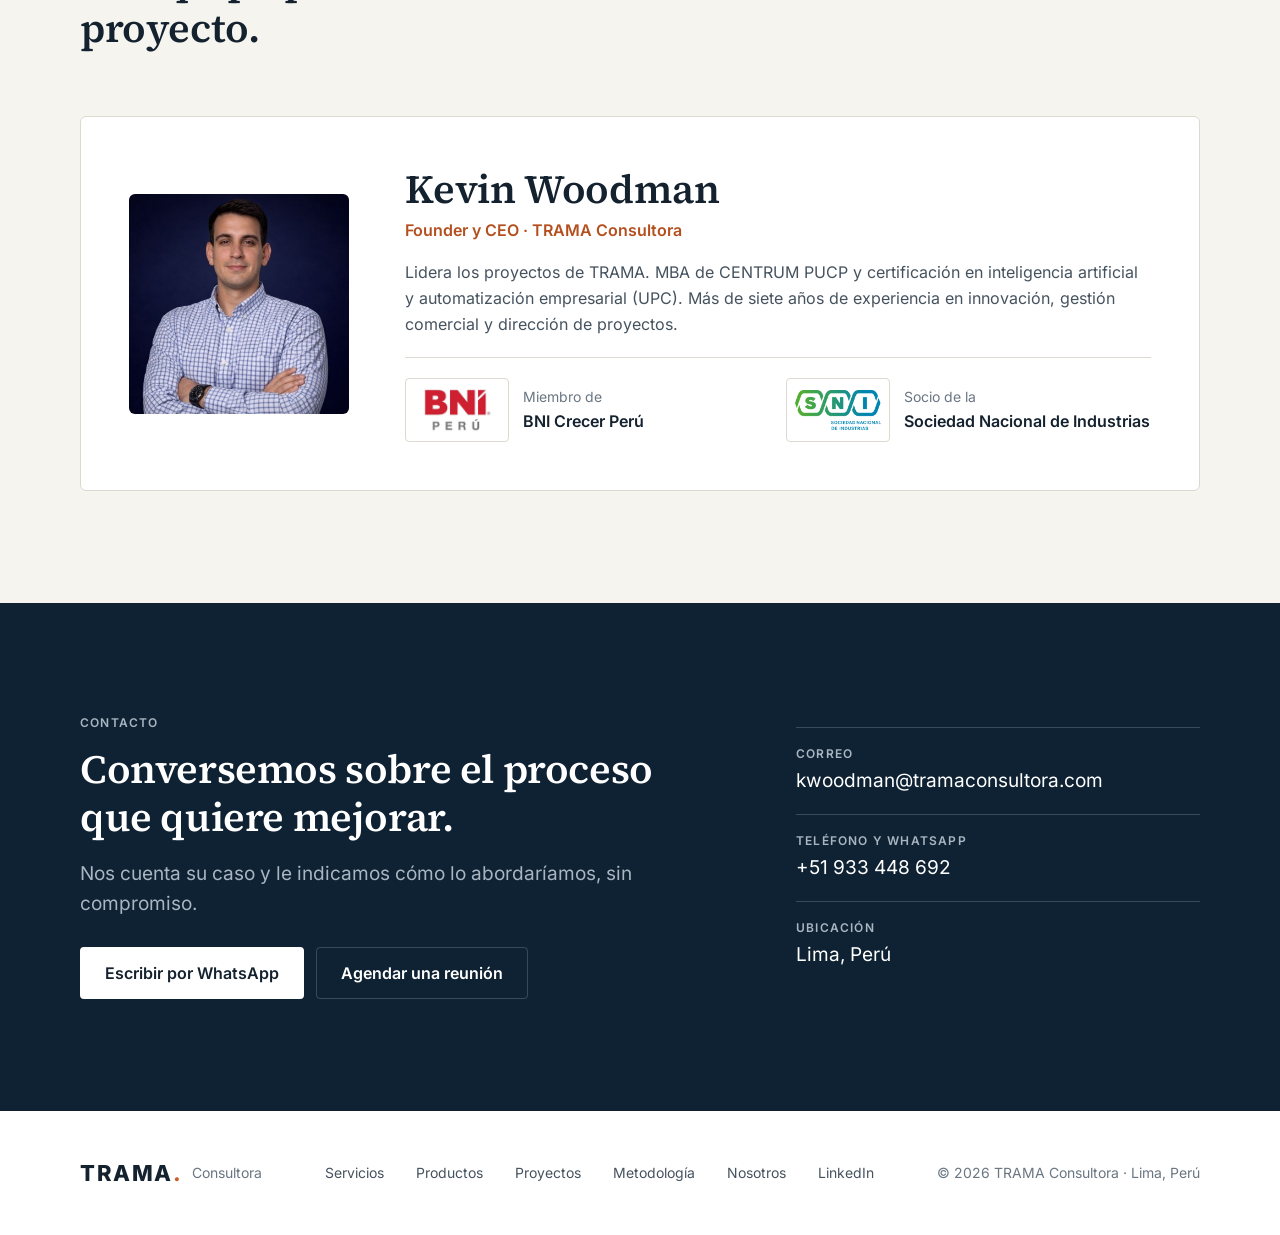
==== commit 4954d631: "Portada: diagrama animado del proceso antes y después Reemplaza la captura del panel por una ilustra" ====
--- a/index.html
+++ b/index.html
@@ -76,10 +76,34 @@
 .hero-grid{display:grid;gap:40px}
 .hero h1{margin-bottom:20px}
 .acts{display:flex;flex-direction:column;gap:12px;margin-top:28px}
-.shot{background:var(--white);border:1px solid var(--line);border-radius:8px;overflow:hidden;box-shadow:0 24px 48px -12px rgba(15,34,51,.16)}
-.shot .bar{display:flex;gap:6px;padding:12px 16px;border-bottom:1px solid var(--line)}
-.shot .bar i{width:9px;height:9px;border-radius:50%;background:var(--line)}
-.shot img{width:100%;height:auto}
+.xf{display:grid;gap:12px;background:var(--white);border:1px solid var(--line);border-radius:8px;padding:20px;box-shadow:0 24px 48px -12px rgba(15,34,51,.16)}
+.xf-p{display:grid;gap:14px;align-content:start;padding:16px;border-radius:6px;background:var(--paper)}
+.xf-p.on{background:var(--white);border:1px solid var(--line)}
+.xf svg{display:block;width:100%;height:auto;font-family:var(--sans)}
+.xf-a{display:flex;align-items:center;justify-content:center;color:var(--or);transform:rotate(90deg)}
+.xf .b{fill:#fff;stroke:#B9B4A8;stroke-width:1.5}
+.xf .l{fill:none;stroke:#B9B4A8;stroke-width:1.5;stroke-dasharray:5 5}
+.xf .t{font-size:13px;font-weight:600;fill:var(--ink2)}
+.xf .t.q{font-size:18px;fill:var(--mut)}
+.xf .w circle{fill:var(--or)}.xf .w text{font-size:13px;font-weight:700;fill:#fff}
+.xf .e{font-size:12px;font-style:italic;font-weight:600;fill:var(--or-d)}
+.xf .nd{fill:#fff;stroke:var(--navy);stroke-width:1.5}
+.xf .nd.h{fill:var(--or-t);stroke:var(--or)}
+.xf .nd.f{fill:var(--navy)}
+.xf .pl{fill:none;stroke:var(--or);stroke-width:3.5;opacity:0;animation:lit 6s linear infinite}
+.xf .p1{animation-delay:1.1s}.xf .p2{animation-delay:2.2s}.xf .p3{animation-delay:3.3s}.xf .p4{animation-delay:4.4s}
+.xf .l{animation:ants 1.6s linear infinite}
+.xf .xf-p:first-child g{animation:drift 5s ease-in-out infinite}
+.xf .xf-p:first-child g:nth-of-type(2){animation-delay:-1s}.xf .xf-p:first-child g:nth-of-type(3){animation-delay:-2s}.xf .xf-p:first-child g:nth-of-type(4){animation-delay:-3s}.xf .xf-p:first-child g:nth-of-type(5){animation-delay:-4s}
+.xf g.w{animation:blink 2.4s ease-in-out infinite}
+.xf-a svg{width:28px;height:28px;animation:nudge 2s ease-in-out infinite}
+@keyframes lit{0%{opacity:0}4%,14%{opacity:1}22%,100%{opacity:0}}
+@keyframes ants{to{stroke-dashoffset:-20}}
+@keyframes drift{50%{translate:0 -4px}}
+@keyframes blink{50%{opacity:.35}}
+@keyframes nudge{50%{translate:4px 0}}
+.xf .t.n,.xf .t.h{fill:var(--ink)}.xf .t.f{fill:#fff}
+.xf .a{fill:none;stroke:var(--navy);stroke-width:1.5}.xf .ah{fill:var(--navy)}
 figcaption{font-size:14px;line-height:22px;color:var(--mut);margin-top:12px}
 .facts{display:grid;margin-top:48px}
 .facts li{display:flex;align-items:center;gap:16px;padding:16px 0;border-top:1px solid var(--line)}
@@ -190,6 +214,8 @@
 @supports (animation-timeline: view()){.rv{animation:rise linear both;animation-timeline:view();animation-range:entry 0% entry 35%}}
 
 @media(min-width:640px){
+  .xf{grid-template-columns:minmax(0,1fr) 28px minmax(0,1fr);align-items:center}
+  .xf-a{transform:none}
   .acts{flex-direction:row;flex-wrap:wrap}
   .grid.g3{grid-template-columns:repeat(3,1fr)}
   .caps{grid-template-columns:repeat(3,1fr)}
@@ -206,7 +232,7 @@
   .head{grid-template-columns:minmax(0,620px) minmax(0,1fr);gap:80px;align-items:end;margin-bottom:64px}
   .head.one{grid-template-columns:minmax(0,880px)}
   .hero{padding:96px 0 88px}
-  .hero-grid{grid-template-columns:minmax(0,640px) minmax(0,1fr);gap:72px;align-items:center}
+  .hero-grid{grid-template-columns:minmax(0,1.05fr) minmax(0,1fr);gap:64px;align-items:center}
   .hero h1{margin-bottom:28px}
   .facts{margin-top:88px}
   .orgs{padding:64px 0 88px}
@@ -264,8 +290,12 @@
       <div class="acts"><a class="btn primary" href="#contacto">Solicitar un diagnóstico</a><a class="btn ghost" href="#servicios">Ver servicios</a></div>
     </div>
     <figure>
-      <div class="shot"><div class="bar" aria-hidden="true"><i></i><i></i><i></i></div><img src="/assets/panel-villa-maria.jpg" width="1345" height="800" alt="Panel de gestión de admisiones desarrollado por TRAMA, con indicadores y embudo de seguimiento" fetchpriority="high"></div>
-      <figcaption>Sistema de admisiones desarrollado para el Colegio Villa María. Captura sin datos reales.</figcaption>
+      <div class="xf">
+        <div class="xf-p"><span class="kick mut flat">Antes</span><svg viewBox="0 0 220 290" role="img" aria-label="Proceso desordenado: cuaderno, Excel, WhatsApp, correo y llamadas conectados sin orden, con esperas y puntos de dolor"><path class="l" d="M55 52C90 92 150 58 160 72M163 74C192 112 92 98 72 112M72 150C58 192 172 148 168 176M168 178C150 222 112 198 92 216M140 236L160 233M100 40C120 20 130 60 124 50"/><g transform="rotate(-5 55.0 33)"><rect x="10" y="14" width="90" height="38" rx="4" class="b"/><text x="55.0" y="37.5" text-anchor="middle" class="t">Cuaderno</text></g><g transform="rotate(6 163.0 53)"><rect x="124" y="34" width="78" height="38" rx="4" class="b"/><text x="163.0" y="57.5" text-anchor="middle" class="t">Excel</text></g><g transform="rotate(4 72.0 131)"><rect x="22" y="112" width="100" height="38" rx="4" class="b"/><text x="72.0" y="135.5" text-anchor="middle" class="t">WhatsApp</text></g><g transform="rotate(-7 169.0 157)"><rect x="130" y="138" width="78" height="38" rx="4" class="b"/><text x="169.0" y="161.5" text-anchor="middle" class="t">Correo</text></g><g transform="rotate(-4 92.0 235)"><rect x="44" y="216" width="96" height="38" rx="4" class="b"/><text x="92.0" y="239.5" text-anchor="middle" class="t">Llamadas</text></g><circle cx="182" cy="234" r="18" class="b"/><text x="182" y="240" text-anchor="middle" class="t q">?</text><g class="w"><circle cx="112" cy="20" r="10"/><text x="112" y="24.5" text-anchor="middle">!</text><circle cx="120" cy="196" r="10"/><text x="120" y="200.5" text-anchor="middle">!</text></g><text x="150" y="112" class="e">esperas</text></svg></div>
+        <span class="xf-a" aria-hidden="true"><svg width="28" height="28" viewBox="0 0 24 24" fill="none" stroke="currentColor" stroke-width="2" stroke-linecap="round" stroke-linejoin="round"><path d="M5 12h14M13 6l6 6-6 6"/></svg></span>
+        <div class="xf-p on"><span class="kick flat">Con el Método TRAMA</span><svg viewBox="0 0 220 290" role="img" aria-label="El mismo proceso ordenado en un flujo: ingreso de la solicitud, registro automático, revisión de su equipo, seguimiento y resultado medido"><defs><marker id="ah" viewBox="0 0 10 10" refX="8" refY="5" markerWidth="6" markerHeight="6" orient="auto"><path d="M0 0L10 5L0 10z" class="ah"/></marker></defs><path class="a" d="M110 46V62" marker-end="url(#ah)"/><rect x="20" y="6" width="180" height="40" rx="4" class="nd n"/><rect x="20" y="6" width="180" height="40" rx="4" class="pl p0"/><text x="110" y="30.5" text-anchor="middle" class="t n">Ingreso de la solicitud</text><path class="a" d="M110 104V120" marker-end="url(#ah)"/><rect x="20" y="64" width="180" height="40" rx="4" class="nd n"/><rect x="20" y="64" width="180" height="40" rx="4" class="pl p1"/><text x="110" y="88.5" text-anchor="middle" class="t n">Registro automático</text><path class="a" d="M110 162V178" marker-end="url(#ah)"/><rect x="20" y="122" width="180" height="40" rx="4" class="nd h"/><rect x="20" y="122" width="180" height="40" rx="4" class="pl p2"/><text x="110" y="146.5" text-anchor="middle" class="t h">Revisión de su equipo</text><path class="a" d="M110 220V236" marker-end="url(#ah)"/><rect x="20" y="180" width="180" height="40" rx="4" class="nd n"/><rect x="20" y="180" width="180" height="40" rx="4" class="pl p3"/><text x="110" y="204.5" text-anchor="middle" class="t n">Seguimiento</text><rect x="20" y="238" width="180" height="40" rx="4" class="nd f"/><rect x="20" y="238" width="180" height="40" rx="4" class="pl p4"/><text x="110" y="262.5" text-anchor="middle" class="t f">Resultado medido</text></svg></div>
+      </div>
+      <figcaption>Ilustración: un mismo proceso antes y después de transformarlo y digitalizarlo.</figcaption>
     </figure>
   </div>
   <div class="wrap">
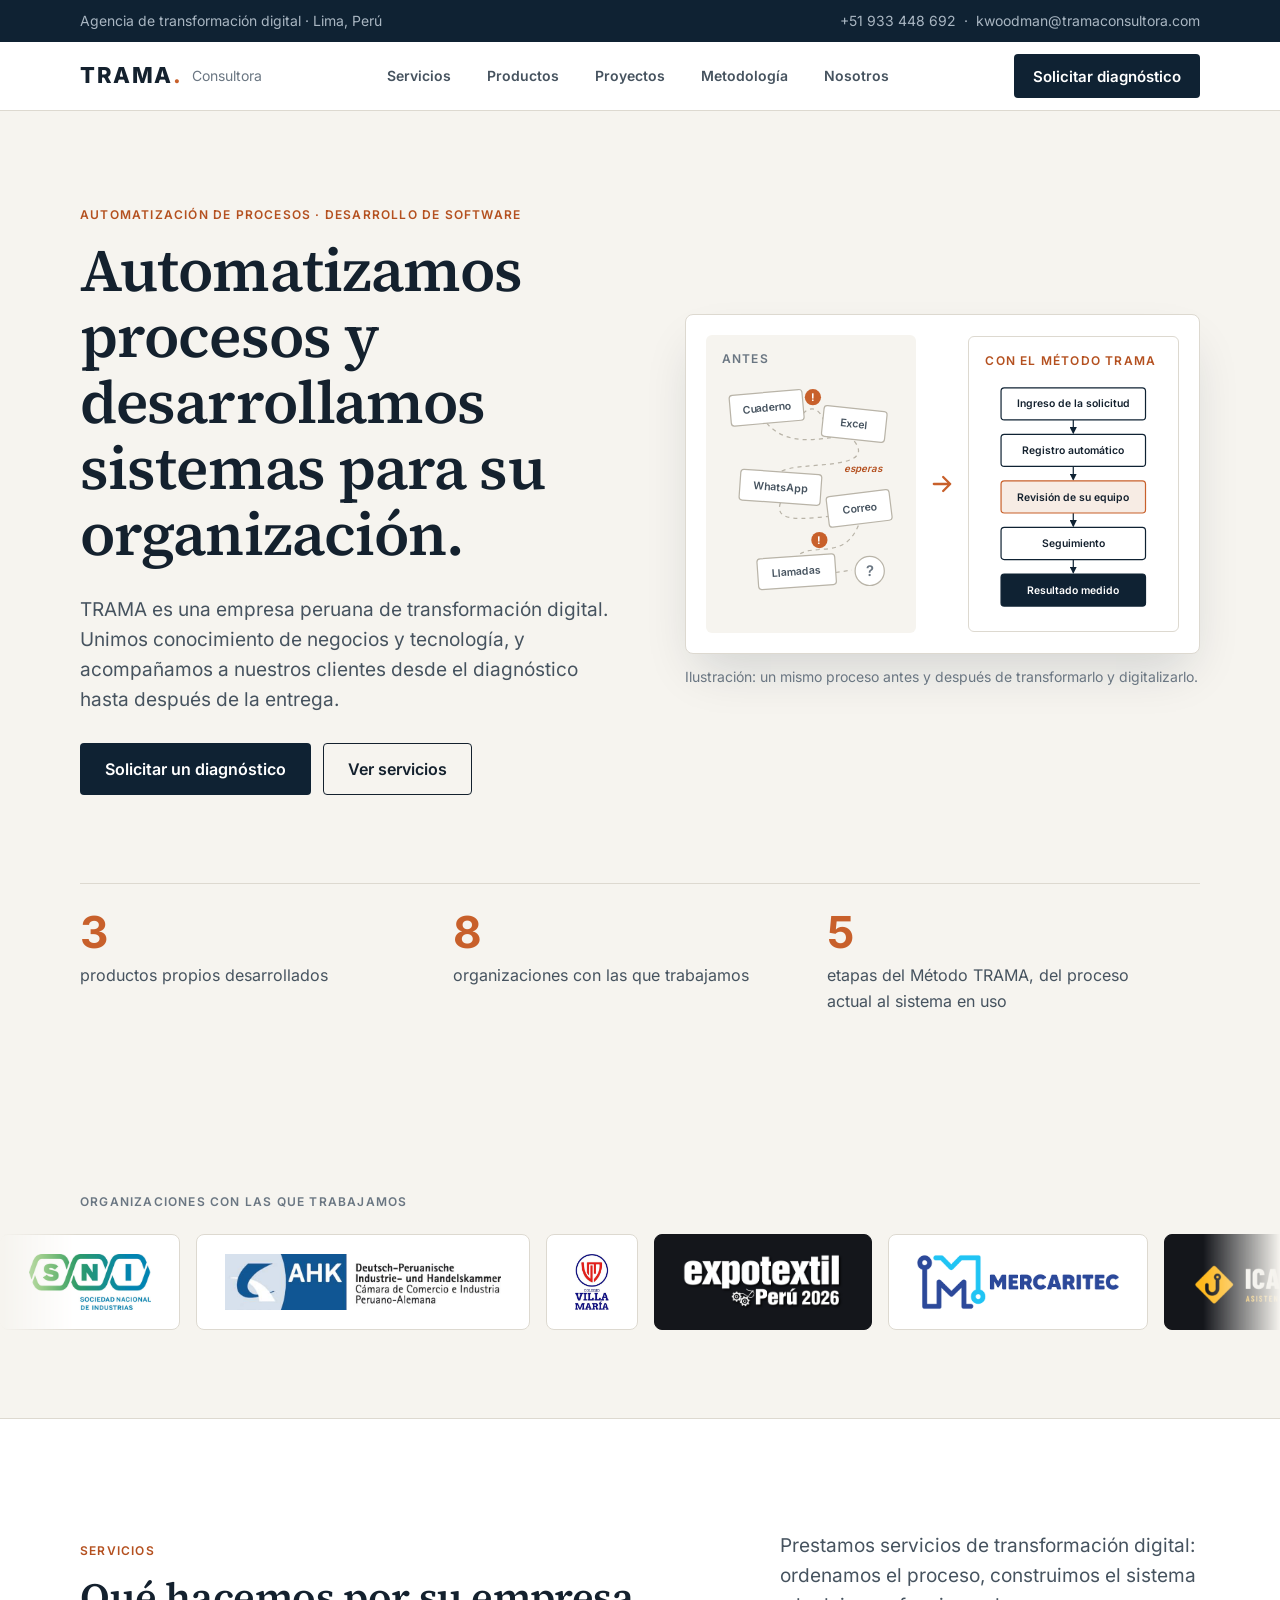
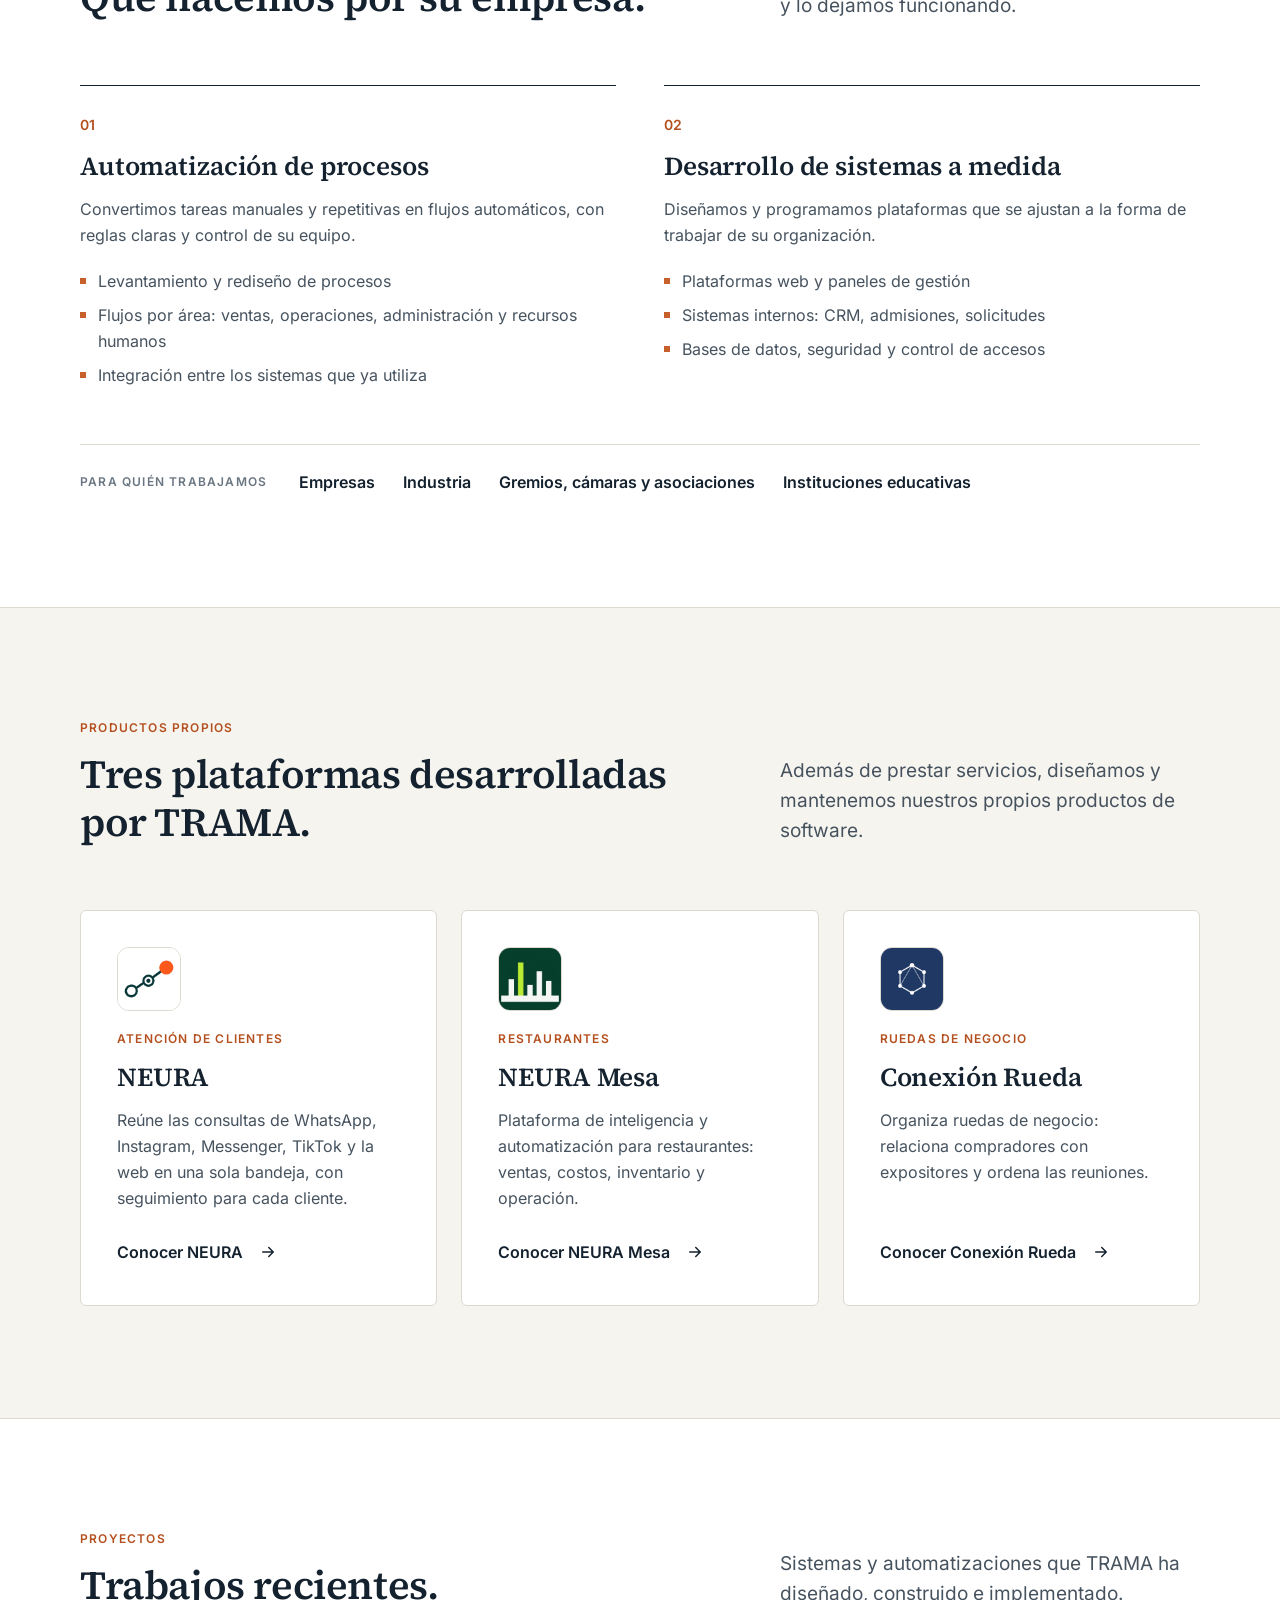
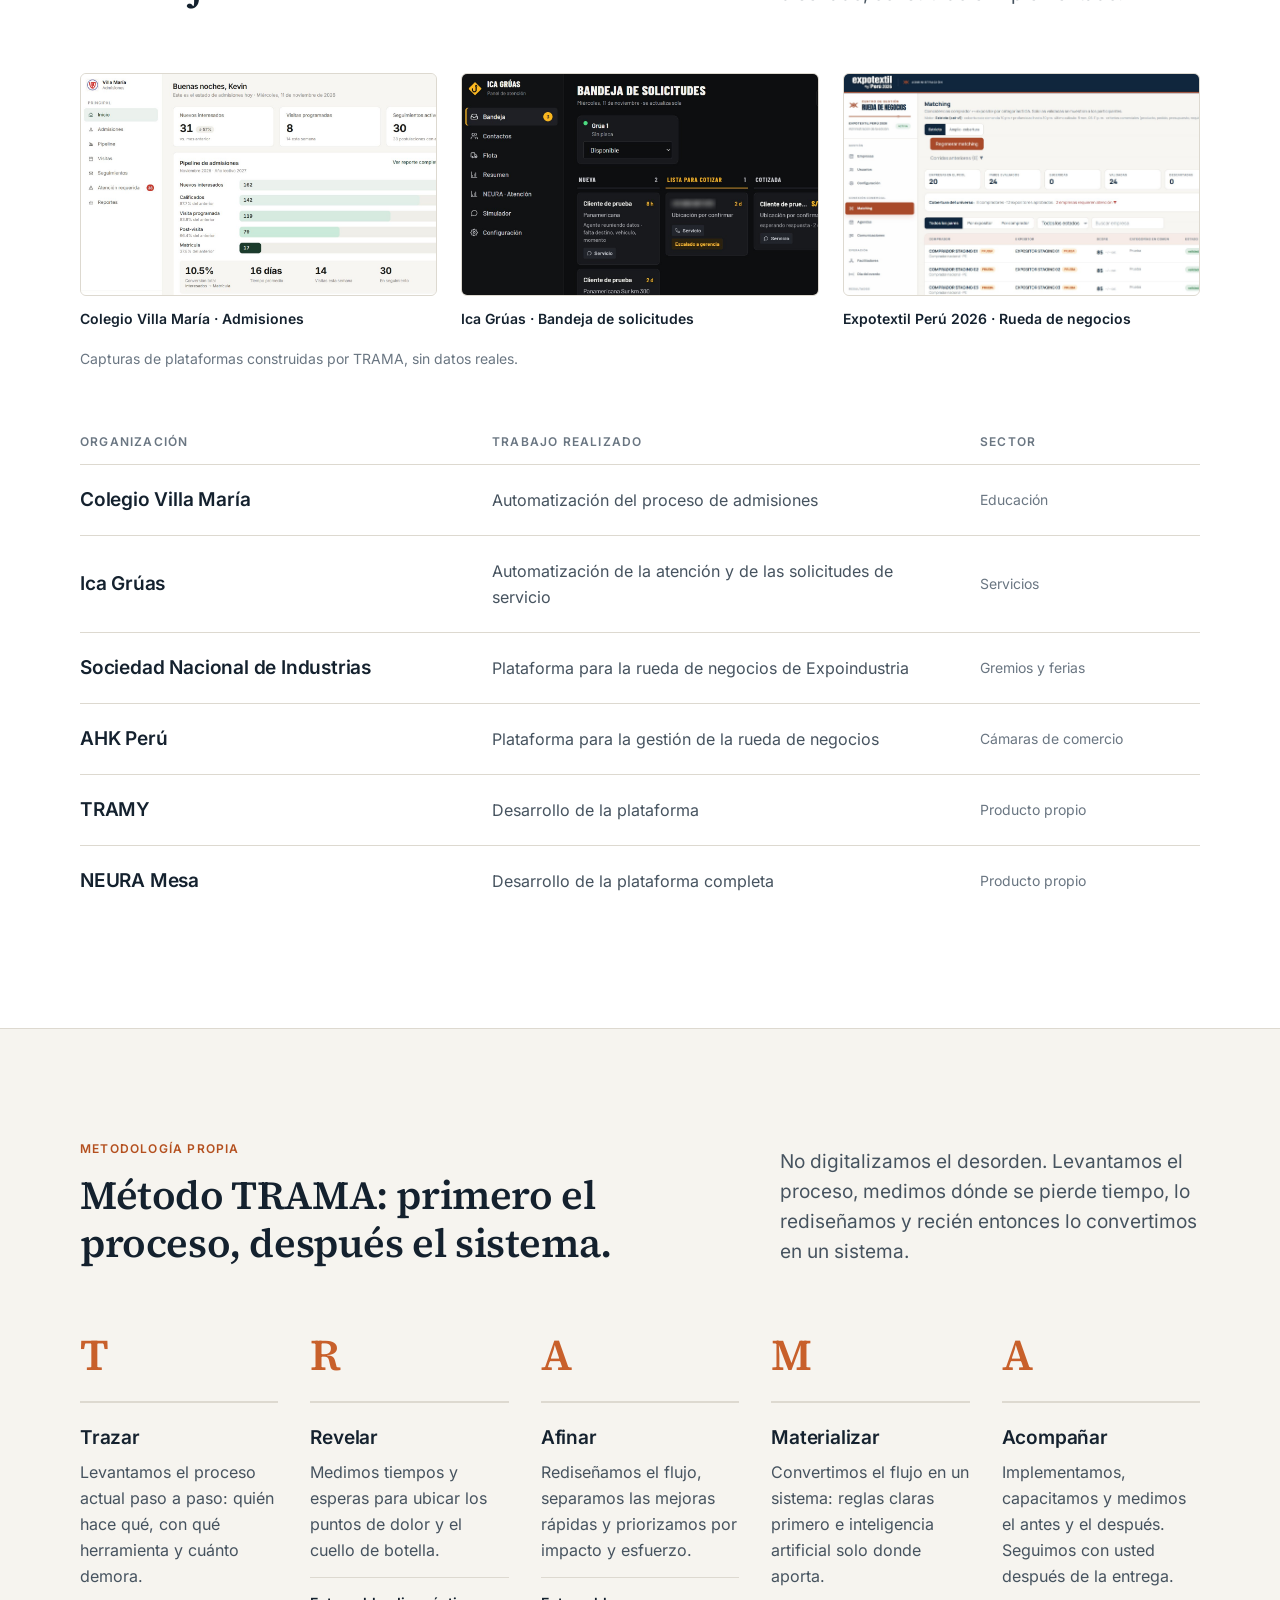
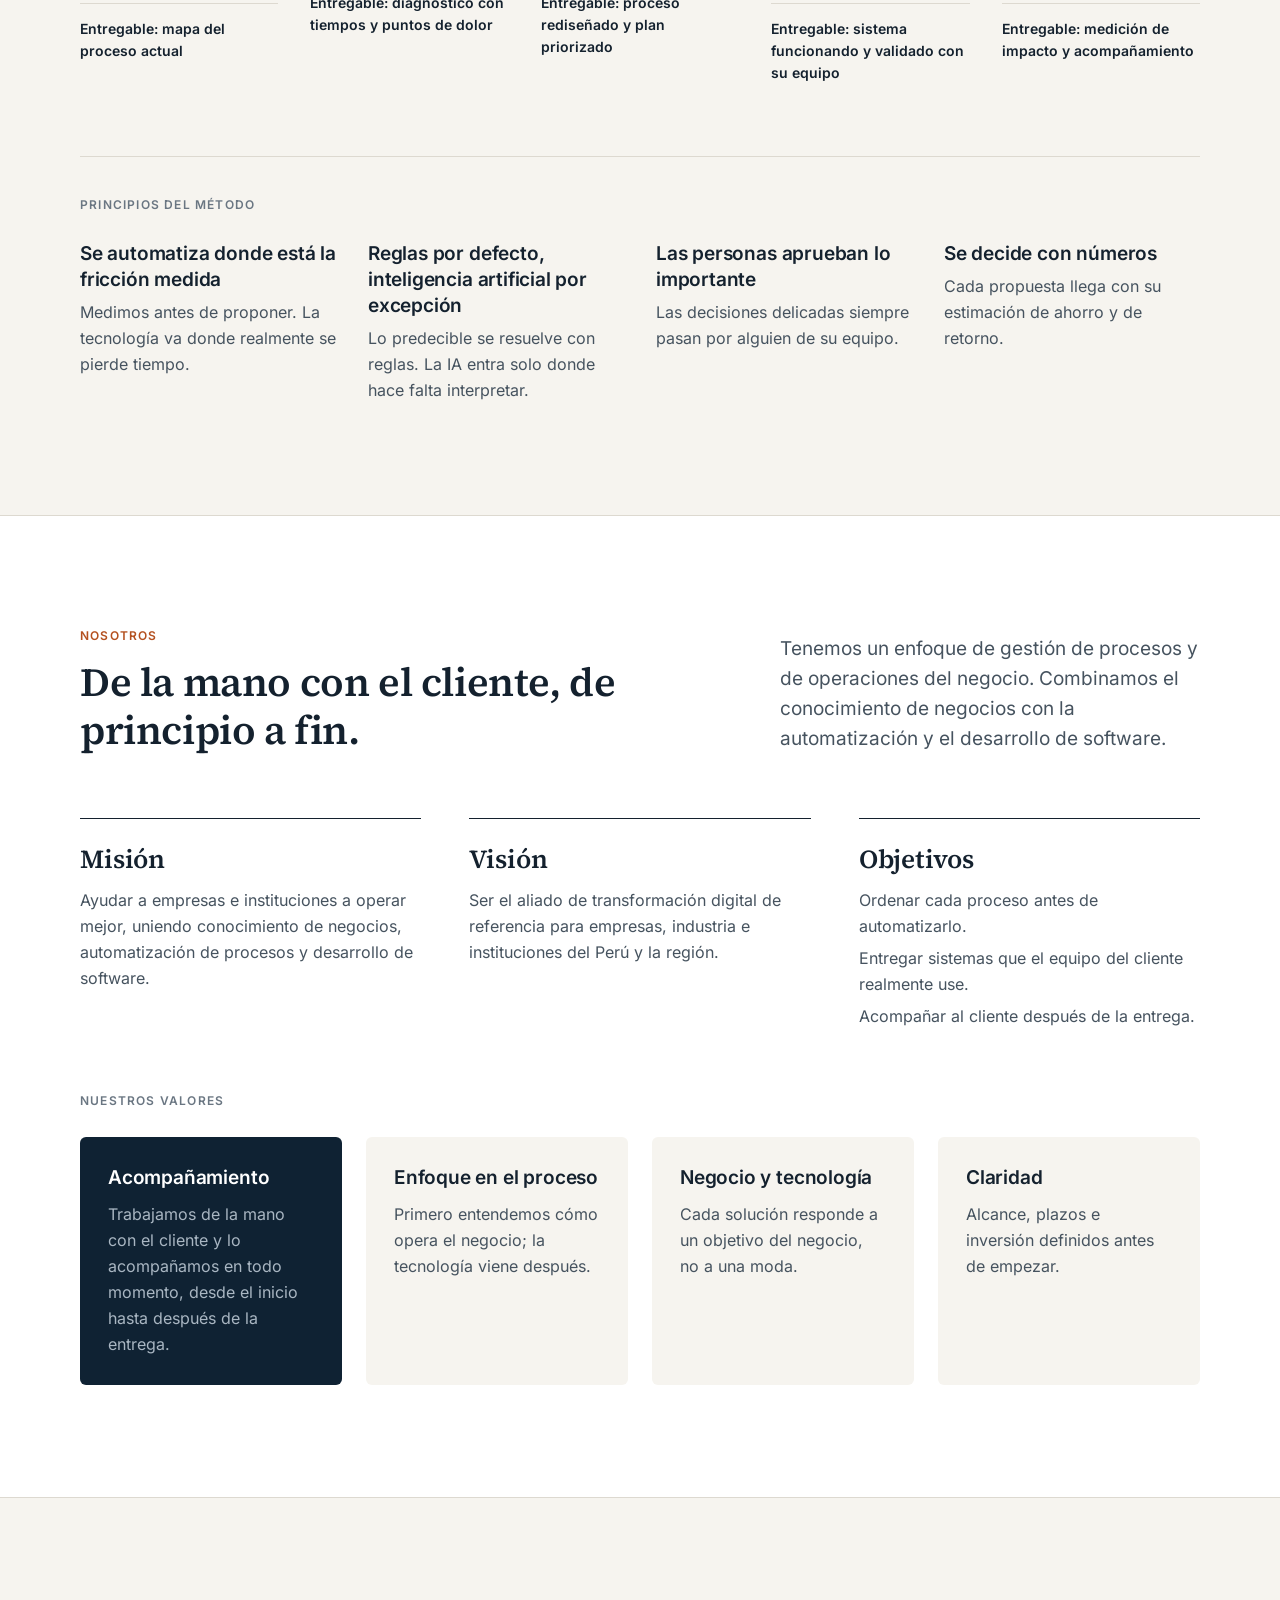
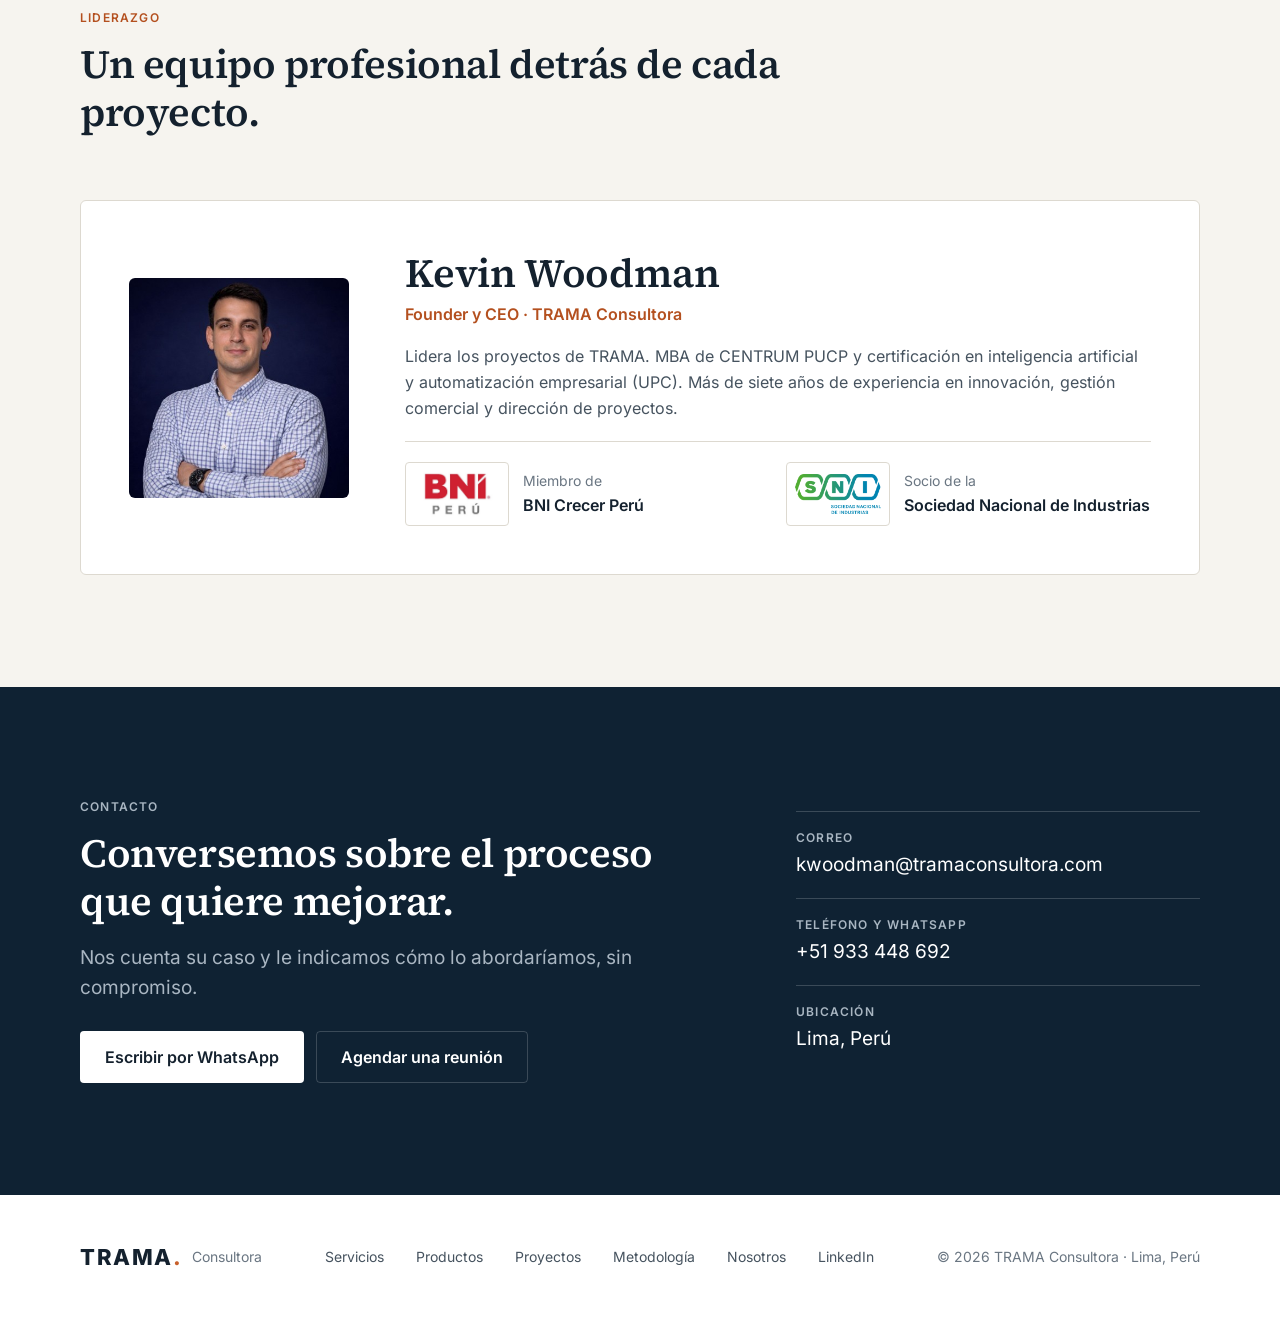
==== commit eee2b790: "Productos: logos y enlaces que abren en una pestaña nueva - Logo de NEURA, NEURA Mesa y Conexión Rue" ====
--- a/index.html
+++ b/index.html
@@ -139,6 +139,8 @@
 .grid{display:grid;gap:16px}
 .card{background:var(--white);border:1px solid var(--line);border-radius:6px;padding:24px;display:flex;flex-direction:column;gap:14px}
 .card p{color:var(--ink2)}
+.plogo{width:64px;height:64px;border-radius:12px;border:1px solid var(--line);object-fit:cover;margin-bottom:6px}
+.sr{position:absolute;width:1px;height:1px;overflow:hidden;clip:rect(0 0 0 0);white-space:nowrap}
 .more{margin-top:auto;padding-top:10px;font-weight:600;text-decoration:none;display:inline-flex;align-items:center;gap:8px;min-height:44px}
 .more:hover{color:var(--or-d)}
 .more svg{transition:transform .15s}.more:hover svg{transform:translateX(3px)}
@@ -354,9 +356,9 @@
       <p class="lead">Además de prestar servicios, diseñamos y mantenemos nuestros propios productos de software.</p>
     </div>
     <div class="grid g3">
-      <article class="card rv"><span class="kick flat">Atención de clientes</span><h3>NEURA</h3><p>Reúne las consultas de WhatsApp, Instagram, Messenger, TikTok y la web en una sola bandeja, con seguimiento para cada cliente.</p><a class="more" href="https://emprende.neura-app.com/" rel="noopener">Conocer NEURA <svg width="18" height="18" viewBox="0 0 24 24" fill="none" stroke="currentColor" stroke-width="2" stroke-linecap="round" stroke-linejoin="round" aria-hidden="true"><path d="M5 12h14M13 6l6 6-6 6"/></svg></a></article>
-      <article class="card rv"><span class="kick flat">Restaurantes</span><h3>NEURA Mesa</h3><p>Plataforma de inteligencia y automatización para restaurantes: ventas, costos, inventario y operación.</p><a class="more" href="https://mesa.neura-app.com/" rel="noopener">Conocer NEURA Mesa <svg width="18" height="18" viewBox="0 0 24 24" fill="none" stroke="currentColor" stroke-width="2" stroke-linecap="round" stroke-linejoin="round" aria-hidden="true"><path d="M5 12h14M13 6l6 6-6 6"/></svg></a></article>
-      <article class="card rv"><span class="kick flat">Ruedas de negocio</span><h3>Conexión Rueda</h3><p>Organiza ruedas de negocio: relaciona compradores con expositores y ordena las reuniones.</p><a class="more" href="#contacto">Solicitar información <svg width="18" height="18" viewBox="0 0 24 24" fill="none" stroke="currentColor" stroke-width="2" stroke-linecap="round" stroke-linejoin="round" aria-hidden="true"><path d="M5 12h14M13 6l6 6-6 6"/></svg></a></article>
+      <article class="card rv"><img class="plogo" loading="lazy" src="/assets/producto-neura.png" width="192" height="192" alt="Logo de NEURA"><span class="kick flat">Atención de clientes</span><h3>NEURA</h3><p>Reúne las consultas de WhatsApp, Instagram, Messenger, TikTok y la web en una sola bandeja, con seguimiento para cada cliente.</p><a class="more" href="https://emprende.neura-app.com/" target="_blank" rel="noopener">Conocer NEURA<span class="sr"> (abre en una pestaña nueva)</span> <svg width="18" height="18" viewBox="0 0 24 24" fill="none" stroke="currentColor" stroke-width="2" stroke-linecap="round" stroke-linejoin="round" aria-hidden="true"><path d="M5 12h14M13 6l6 6-6 6"/></svg></a></article>
+      <article class="card rv"><img class="plogo" loading="lazy" src="/assets/producto-neura-mesa.png" width="192" height="192" alt="Logo de NEURA Mesa"><span class="kick flat">Restaurantes</span><h3>NEURA Mesa</h3><p>Plataforma de inteligencia y automatización para restaurantes: ventas, costos, inventario y operación.</p><a class="more" href="https://mesa.neura-app.com/" target="_blank" rel="noopener">Conocer NEURA Mesa<span class="sr"> (abre en una pestaña nueva)</span> <svg width="18" height="18" viewBox="0 0 24 24" fill="none" stroke="currentColor" stroke-width="2" stroke-linecap="round" stroke-linejoin="round" aria-hidden="true"><path d="M5 12h14M13 6l6 6-6 6"/></svg></a></article>
+      <article class="card rv"><img class="plogo" loading="lazy" src="/assets/producto-conexion-rueda.png" width="192" height="192" alt="Logo de Conexión Rueda"><span class="kick flat">Ruedas de negocio</span><h3>Conexión Rueda</h3><p>Organiza ruedas de negocio: relaciona compradores con expositores y ordena las reuniones.</p><a class="more" href="https://www.conexionrueda.digital/" target="_blank" rel="noopener">Conocer Conexión Rueda<span class="sr"> (abre en una pestaña nueva)</span> <svg width="18" height="18" viewBox="0 0 24 24" fill="none" stroke="currentColor" stroke-width="2" stroke-linecap="round" stroke-linejoin="round" aria-hidden="true"><path d="M5 12h14M13 6l6 6-6 6"/></svg></a></article>
     </div>
   </div>
 </section>
